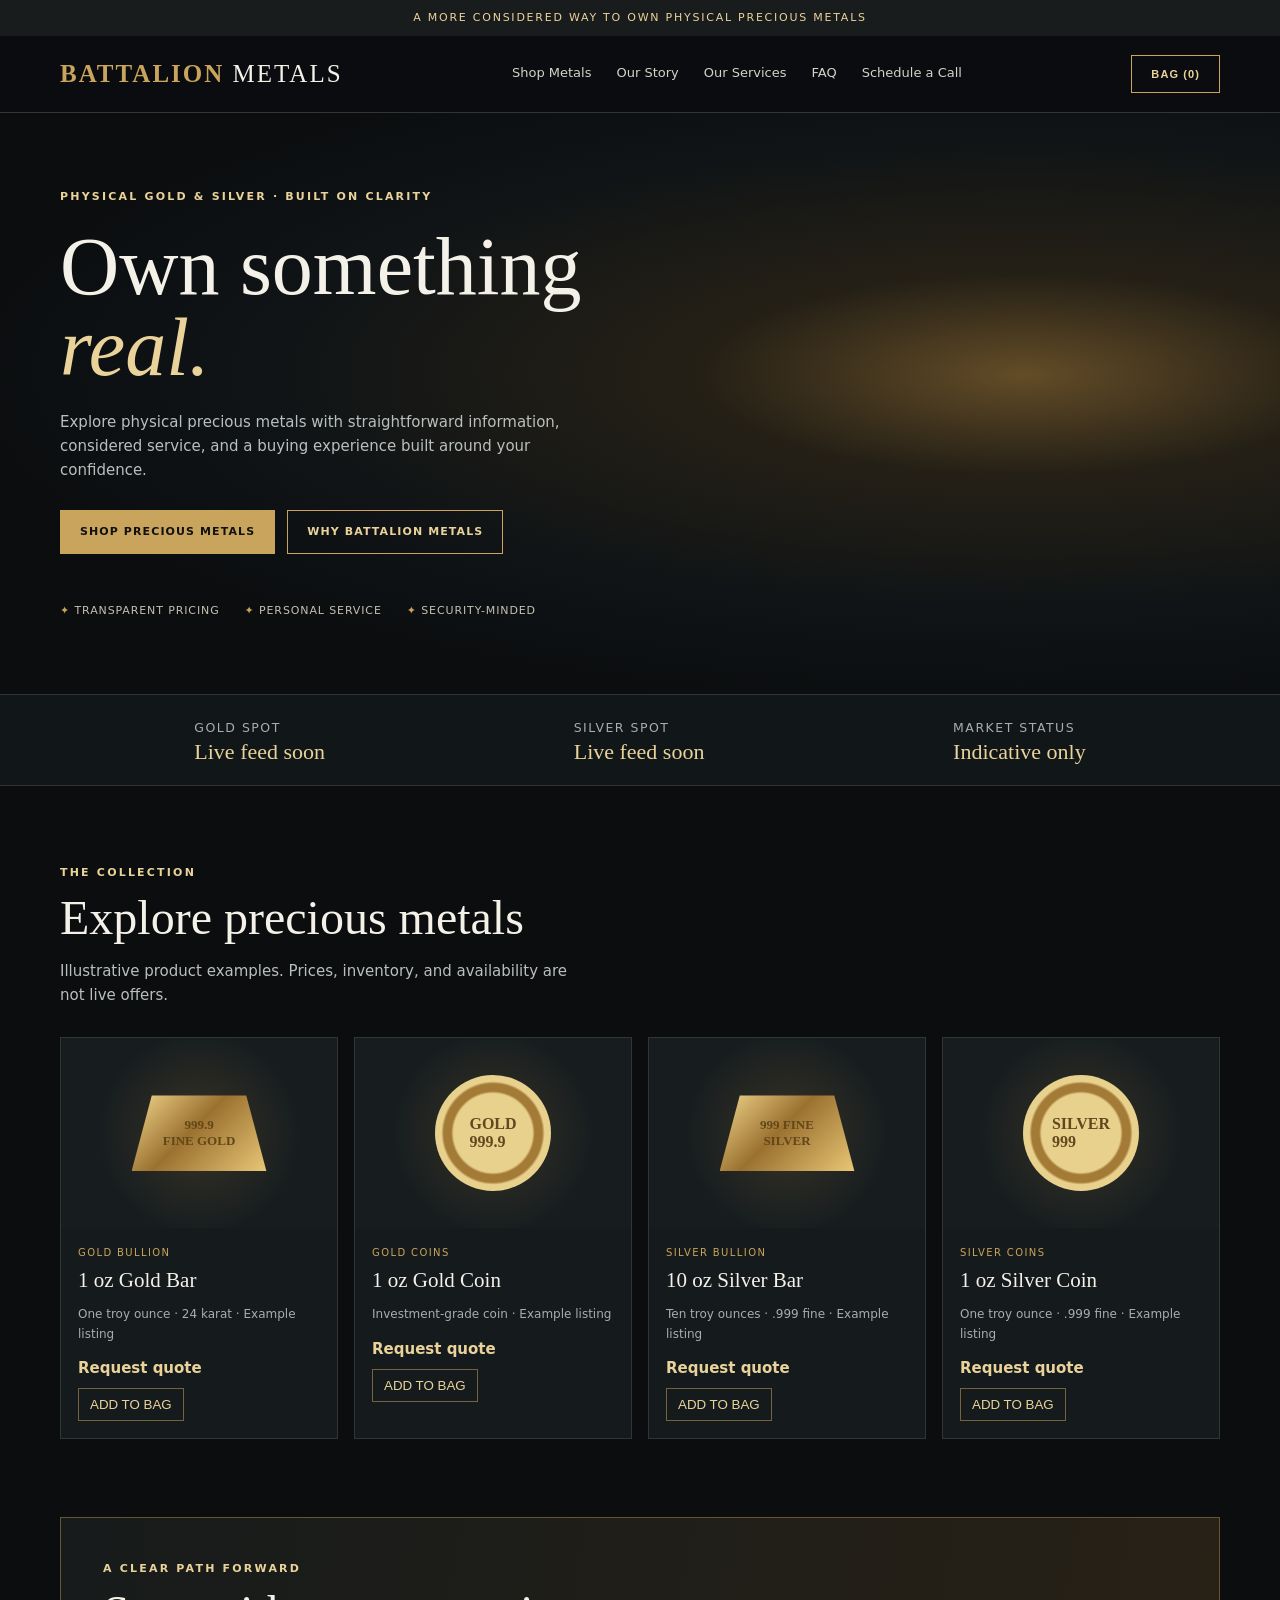
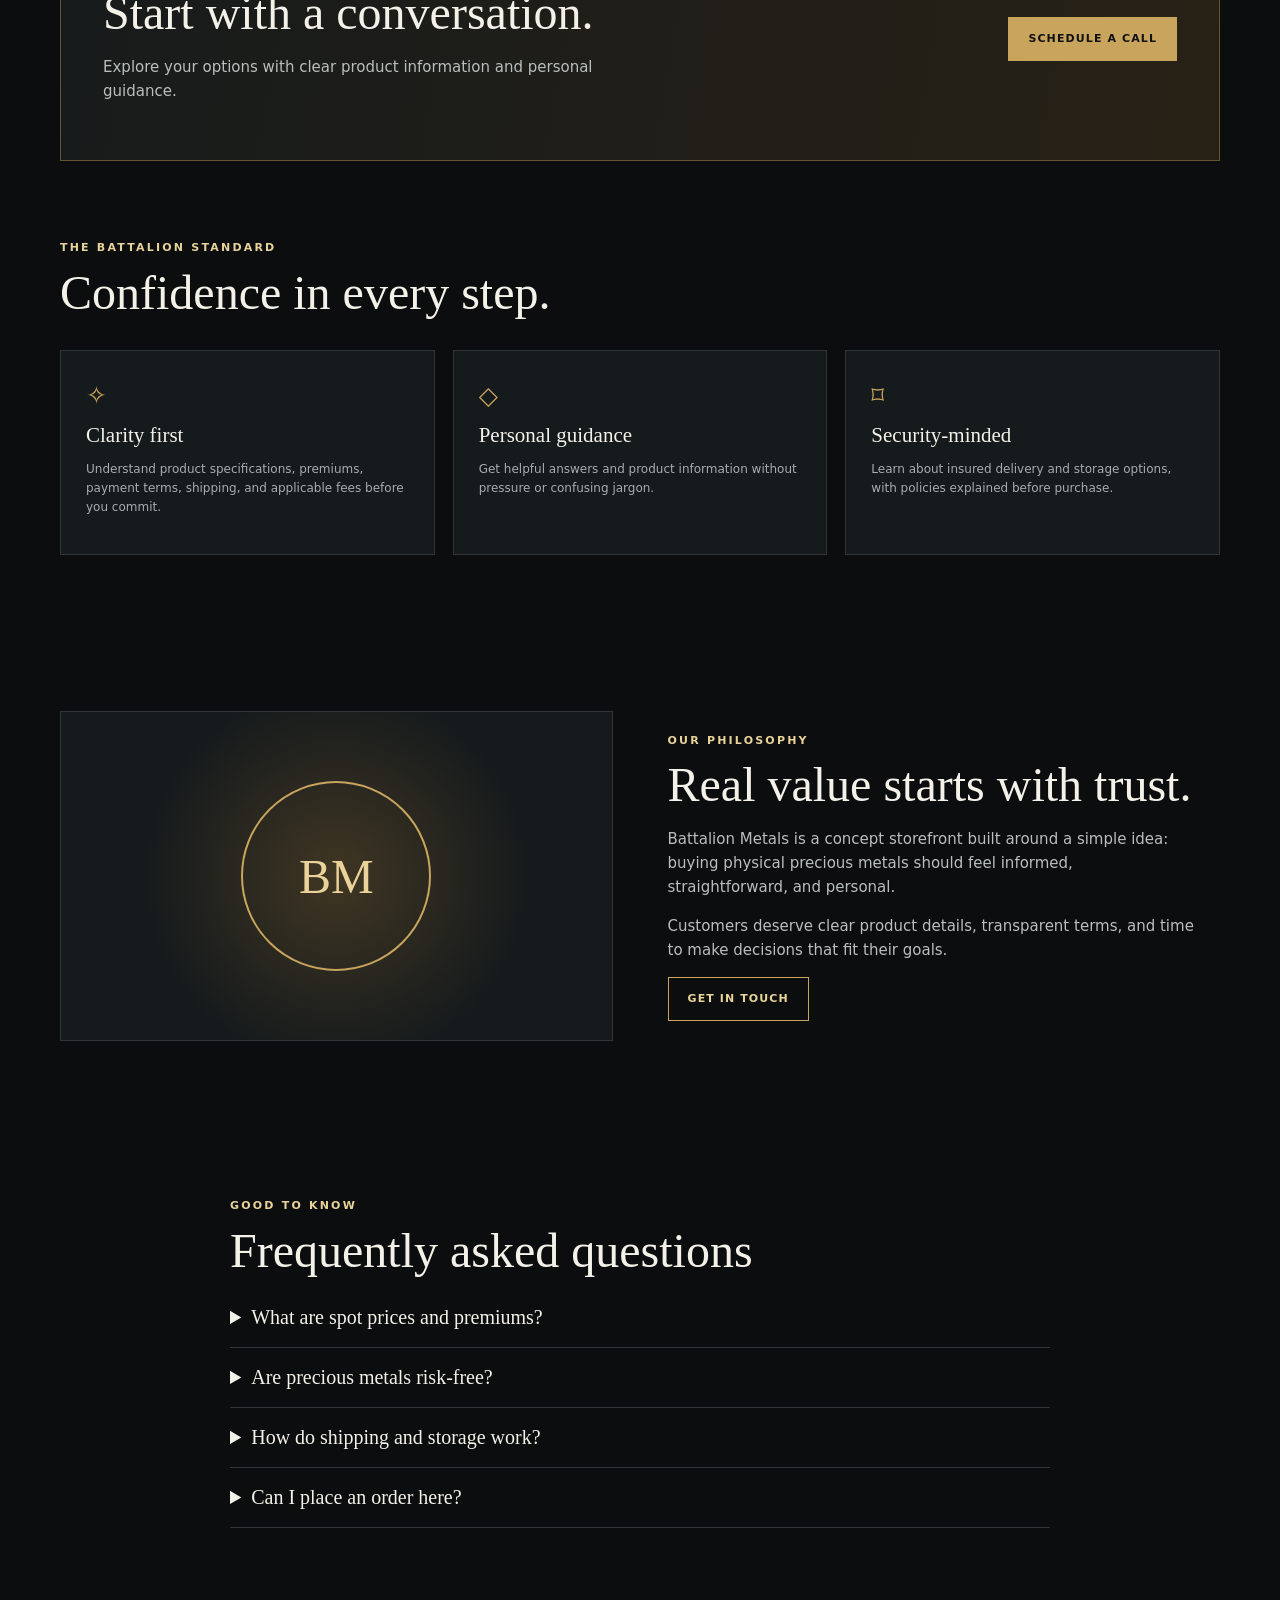
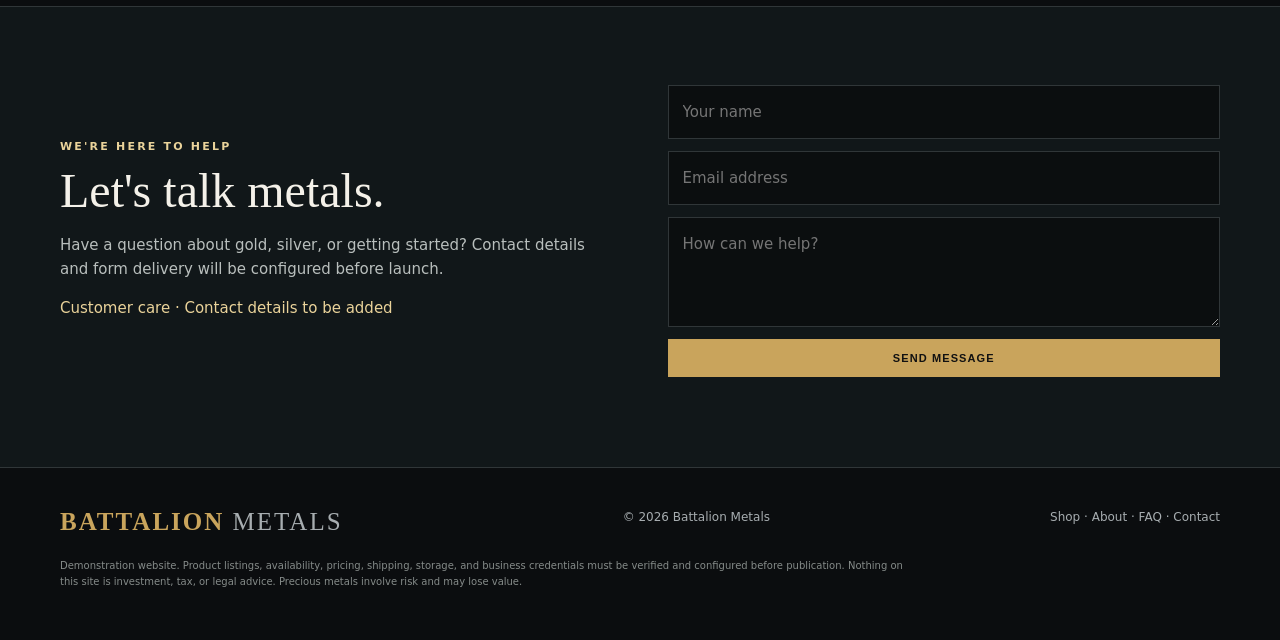
==== index.html @ dfffea8a "Add navigation to new store and information pages" ====
<!doctype html>
<html lang="en">
<head>
<meta charset="utf-8"><meta name="viewport" content="width=device-width,initial-scale=1">
<meta name="description" content="Battalion Metals — physical gold and silver, presented with clarity.">
<title>Battalion Metals | Gold & Silver</title>
<style>
:root{--bg:#0b0d0f;--panel:#151a1c;--gold:#c9a45c;--pale:#ead39a;--muted:#a7adb0;--line:#303638;--white:#f4f1e9}
*{box-sizing:border-box}html{scroll-behavior:smooth}body{margin:0;background:var(--bg);color:var(--white);font:15px/1.6 system-ui,sans-serif}a{color:inherit;text-decoration:none}.wrap{width:min(1160px,92%);margin:auto}.top{padding:9px;text-align:center;background:#191c1d;color:var(--pale);font-size:11px;letter-spacing:.16em;text-transform:uppercase}.header{position:sticky;top:0;background:#0b0d0fee;border-bottom:1px solid var(--line);z-index:4}.nav{height:76px;display:flex;align-items:center;justify-content:space-between;gap:20px}.brand{font:25px Georgia;letter-spacing:.08em}.brand b{color:var(--gold)}nav{display:flex;gap:25px;font-size:13px;color:#d4d2ca}.btn{display:inline-block;padding:12px 19px;background:var(--gold);color:#111;font-size:11px;font-weight:800;letter-spacing:.1em;text-transform:uppercase;border:1px solid var(--gold);cursor:pointer}.ghost{background:transparent;color:var(--pale)}.hero{min-height:570px;display:flex;align-items:center;background:radial-gradient(ellipse at 80% 45%,#634c27 0,#252016 22%,#101416 52%,#0b0d0f 75%);border-bottom:1px solid var(--line)}.hero article{max-width:650px;padding:75px 0}.eyebrow{color:var(--pale);font-size:11px;letter-spacing:.2em;text-transform:uppercase;font-weight:700}.hero h1{font:clamp(48px,7vw,82px)/.98 Georgia;margin:22px 0}.hero h1 em{color:var(--pale)}.hero p,.muted{color:#b9bfbd;max-width:530px}.actions{display:flex;gap:12px;flex-wrap:wrap;margin-top:28px}.trust{display:flex;gap:25px;flex-wrap:wrap;margin-top:48px;color:#c5c0b2;font-size:11px;text-transform:uppercase;letter-spacing:.08em}.trust span:before{content:"✦ ";color:var(--gold)}.ticker{border-bottom:1px solid var(--line);background:#111618}.ticker .wrap{display:flex;justify-content:space-around;padding:20px;gap:20px}.ticker b{display:block;color:var(--pale);font:22px Georgia}.ticker small{color:var(--muted);text-transform:uppercase;letter-spacing:.12em}.section{padding:78px 0}.heading{margin-bottom:30px}.heading h2,h2{font:clamp(34px,4vw,48px)/1.1 Georgia;margin:10px 0}.grid{display:grid;grid-template-columns:repeat(4,1fr);gap:16px}.product,.feature{background:var(--panel);border:1px solid var(--line)}.art{height:190px;display:grid;place-items:center;background:radial-gradient(circle,#94713b44,transparent 60%),#171d1f}.bar{width:135px;height:76px;display:grid;place-items:center;text-align:center;background:linear-gradient(135deg,#f2d88e,#9b7130 45%,#e8c777);color:#624719;clip-path:polygon(15% 0,85% 0,100% 100%,0 100%);font:bold 13px Georgia}.coin{width:116px;height:116px;border-radius:50%;display:grid;place-items:center;background:radial-gradient(circle,#e8d18d 0 48%,#a37a36 51% 60%,#e8d18d 63%);color:#60491f;font:bold 16px Georgia}.info{padding:17px}.tag{color:var(--gold);font-size:10px;text-transform:uppercase;letter-spacing:.14em}.info h3,.feature h3{font:21px Georgia;margin:7px 0}.info p,.feature p{font-size:12px;color:var(--muted)}.price{color:var(--pale);font-weight:700}.info button{margin-top:8px;background:transparent;color:var(--pale);border:1px solid #76623c;padding:8px 11px;cursor:pointer}.banner{padding:42px;background:linear-gradient(100deg,#171b1b,#282116);border:1px solid #665532;display:flex;justify-content:space-between;align-items:center;gap:25px}.features{display:grid;grid-template-columns:repeat(3,1fr);gap:18px}.feature{padding:25px}.feature .symbol{color:var(--gold);font-size:25px}.about,.contact{display:grid;grid-template-columns:1fr 1fr;gap:55px;align-items:center}.seal{min-height:330px;display:grid;place-items:center;border:1px solid var(--line);background:radial-gradient(circle,#80602d66,transparent 60%),#151a1c}.seal span{border:2px solid var(--gold);border-radius:50%;width:190px;height:190px;display:grid;place-items:center;color:var(--pale);font:48px Georgia}.faq{max-width:820px;margin:auto}.faq details{padding:18px 0;border-bottom:1px solid var(--line)}.faq summary{font:20px Georgia;cursor:pointer}.faq details p{color:var(--muted)}.contact-section{background:#111719;border-block:1px solid var(--line)}form{display:grid;gap:12px}input,textarea{width:100%;padding:14px;background:#0b0e0f;border:1px solid var(--line);color:white;font:inherit}textarea{min-height:110px}footer{padding:40px 0;color:var(--muted);font-size:12px}.foot{display:flex;justify-content:space-between;gap:20px;flex-wrap:wrap}.disclaimer{max-width:850px;font-size:10px;color:#858b89;margin-top:22px}.modal{display:none;position:fixed;inset:0;background:#000c;z-index:8;place-items:center;padding:20px}.modal.open{display:grid}.modalbox{width:min(500px,100%);padding:25px;background:#151a1c;border:1px solid var(--gold)}.cartline{padding:12px 0;border-bottom:1px solid var(--line)}@media(max-width:850px){nav{display:none}.grid{grid-template-columns:repeat(2,1fr)}.features{grid-template-columns:1fr}.about,.contact{grid-template-columns:1fr}.banner{align-items:flex-start;flex-direction:column}}@media(max-width:520px){.ticker .wrap{flex-direction:column}.hero{min-height:520px}.grid{gap:9px}.art{height:145px}.info{padding:12px}.nav{height:66px}}
</style>
</head>
<body>
<div class="top">A more considered way to own physical precious metals</div>
<header class="header"><div class="wrap nav"><a class="brand" href="#"><b>BATTALION</b> METALS</a><nav><a href="store/">Shop Metals</a><a href="about/">Our Story</a><a href="services/">Our Services</a><a href="#faq">FAQ</a><a href="services/consultation/">Schedule a Call</a></nav><button class="btn ghost" id="openCart">Bag (<span id="count">0</span>)</button></div></header>
<main>
<section class="hero"><div class="wrap"><article><div class="eyebrow">Physical gold & silver · Built on clarity</div><h1>Own something<br><em>real.</em></h1><p>Explore physical precious metals with straightforward information, considered service, and a buying experience built around your confidence.</p><div class="actions"><a class="btn" href="store/">Shop precious metals</a><a class="btn ghost" href="#why">Why Battalion Metals</a></div><div class="trust"><span>Transparent pricing</span><span>Personal service</span><span>Security-minded</span></div></article></div></section>
<div class="ticker"><div class="wrap"><div><small>Gold spot</small><b>Live feed soon</b></div><div><small>Silver spot</small><b>Live feed soon</b></div><div><small>Market status</small><b>Indicative only</b></div></div></div>
<section class="section" id="shop"><div class="wrap"><div class="heading"><div class="eyebrow">The collection</div><h2>Explore precious metals</h2><p class="muted">Illustrative product examples. Prices, inventory, and availability are not live offers.</p></div><div class="grid">
<article class="product"><div class="art"><div class="bar">999.9<br>FINE GOLD</div></div><div class="info"><div class="tag">Gold bullion</div><h3>1 oz Gold Bar</h3><p>One troy ounce · 24 karat · Example listing</p><div class="price">Request quote</div><button data-add="1 oz Gold Bar">ADD TO BAG</button></div></article><article class="product"><div class="art"><div class="coin">GOLD<br>999.9</div></div><div class="info"><div class="tag">Gold coins</div><h3>1 oz Gold Coin</h3><p>Investment-grade coin · Example listing</p><div class="price">Request quote</div><button data-add="1 oz Gold Coin">ADD TO BAG</button></div></article><article class="product"><div class="art"><div class="bar">999 FINE<br>SILVER</div></div><div class="info"><div class="tag">Silver bullion</div><h3>10 oz Silver Bar</h3><p>Ten troy ounces · .999 fine · Example listing</p><div class="price">Request quote</div><button data-add="10 oz Silver Bar">ADD TO BAG</button></div></article><article class="product"><div class="art"><div class="coin">SILVER<br>999</div></div><div class="info"><div class="tag">Silver coins</div><h3>1 oz Silver Coin</h3><p>One troy ounce · .999 fine · Example listing</p><div class="price">Request quote</div><button data-add="1 oz Silver Coin">ADD TO BAG</button></div></article>
</div></div></section>
<section class="wrap"><div class="banner"><div><div class="eyebrow">A clear path forward</div><h2>Start with a conversation.</h2><p class="muted">Explore your options with clear product information and personal guidance.</p></div><a class="btn" href="services/consultation/">Schedule a Call</a></div></section>
<section class="section" id="why"><div class="wrap"><div class="heading"><div class="eyebrow">The Battalion standard</div><h2>Confidence in every step.</h2></div><div class="features"><div class="feature"><div class="symbol">✧</div><h3>Clarity first</h3><p>Understand product specifications, premiums, payment terms, shipping, and applicable fees before you commit.</p></div><div class="feature"><div class="symbol">◇</div><h3>Personal guidance</h3><p>Get helpful answers and product information without pressure or confusing jargon.</p></div><div class="feature"><div class="symbol">⌑</div><h3>Security-minded</h3><p>Learn about insured delivery and storage options, with policies explained before purchase.</p></div></div></div></section>
<section class="section" id="about"><div class="wrap about"><div class="seal"><span>BM</span></div><div><div class="eyebrow">Our philosophy</div><h2>Real value starts with trust.</h2><p class="muted">Battalion Metals is a concept storefront built around a simple idea: buying physical precious metals should feel informed, straightforward, and personal.</p><p class="muted">Customers deserve clear product details, transparent terms, and time to make decisions that fit their goals.</p><a class="btn ghost" href="#contact">Get in touch</a></div></div></section>
<section class="section" id="faq"><div class="wrap faq"><div class="eyebrow">Good to know</div><h2>Frequently asked questions</h2><details><summary>What are spot prices and premiums?</summary><p>Spot price is a market reference. Retail bullion products typically include a premium for fabrication, distribution, availability, and dealer costs. Confirm the full price before ordering.</p></details><details><summary>Are precious metals risk-free?</summary><p>No. Precious metals fluctuate in value, and buying, selling, and storing them can involve costs. Consider your objectives and seek independent advice where appropriate.</p></details><details><summary>How do shipping and storage work?</summary><p>Shipping, insurance, delivery requirements, and storage options depend on the product and provider. Confirm all terms before purchase.</p></details><details><summary>Can I place an order here?</summary><p>This is a front-end demonstration. The bag is interactive, but checkout, inventory, live pricing, and payment processing are not connected.</p></details></div></section>
<section class="section contact-section" id="contact"><div class="wrap contact"><div><div class="eyebrow">We're here to help</div><h2>Let's talk metals.</h2><p class="muted">Have a question about gold, silver, or getting started? Contact details and form delivery will be configured before launch.</p><p style="color:var(--pale)">Customer care · Contact details to be added</p></div><form id="contactForm"><input required placeholder="Your name" aria-label="Your name"><input type="email" required placeholder="Email address" aria-label="Email address"><textarea required placeholder="How can we help?" aria-label="Message"></textarea><button class="btn">Send message</button><small id="formNotice" class="muted"></small></form></div></section>
</main>
<footer><div class="wrap"><div class="foot"><a class="brand" href="#"><b>BATTALION</b> METALS</a><span>© <span id="year"></span> Battalion Metals</span><span><a href="#shop">Shop</a> · <a href="#about">About</a> · <a href="#faq">FAQ</a> · <a href="#contact">Contact</a></span></div><p class="disclaimer">Demonstration website. Product listings, availability, pricing, shipping, storage, and business credentials must be verified and configured before publication. Nothing on this site is investment, tax, or legal advice. Precious metals involve risk and may lose value.</p></div></footer>
<div class="modal" id="cartModal" role="dialog" aria-modal="true" aria-label="Shopping bag"><div class="modalbox"><div style="display:flex;justify-content:space-between"><h3>Your bag</h3><button id="closeCart" class="btn ghost">Close</button></div><div id="items"></div><p class="muted">Demo only — checkout and payments are not connected.</p><button class="btn" id="quoteBtn">Request a product quote</button></div></div>
<script>
const bag=[],$=s=>document.querySelector(s),modal=$("#cartModal");
function render(){ $("#count").textContent=bag.length;$("#items").innerHTML=bag.length?bag.map((x,i)=>'<div class="cartline">'+x+' <button data-remove="'+i+'">Remove</button></div>').join(""):'<p class="muted">Your bag is empty.</p>';$("#items").querySelectorAll("[data-remove]").forEach(b=>b.onclick=()=>{bag.splice(+b.dataset.remove,1);render()})}
document.querySelectorAll("[data-add]").forEach(b=>b.onclick=()=>{bag.push(b.dataset.add);render();b.textContent="ADDED"});
$("#openCart").onclick=()=>{render();modal.classList.add("open")};$("#closeCart").onclick=()=>modal.classList.remove("open");
modal.onclick=e=>{if(e.target===modal)modal.classList.remove("open")};
$("#quoteBtn").onclick=()=>{modal.classList.remove("open");$("#contact").scrollIntoView();$("#contactForm textarea").value="Please quote: "+bag.join(", ")};
$("#contactForm").onsubmit=e=>{e.preventDefault();$("#formNotice").textContent="Demo form only — connect a form service before launch."};
$("#year").textContent=new Date().getFullYear();
</script>
</body></html>
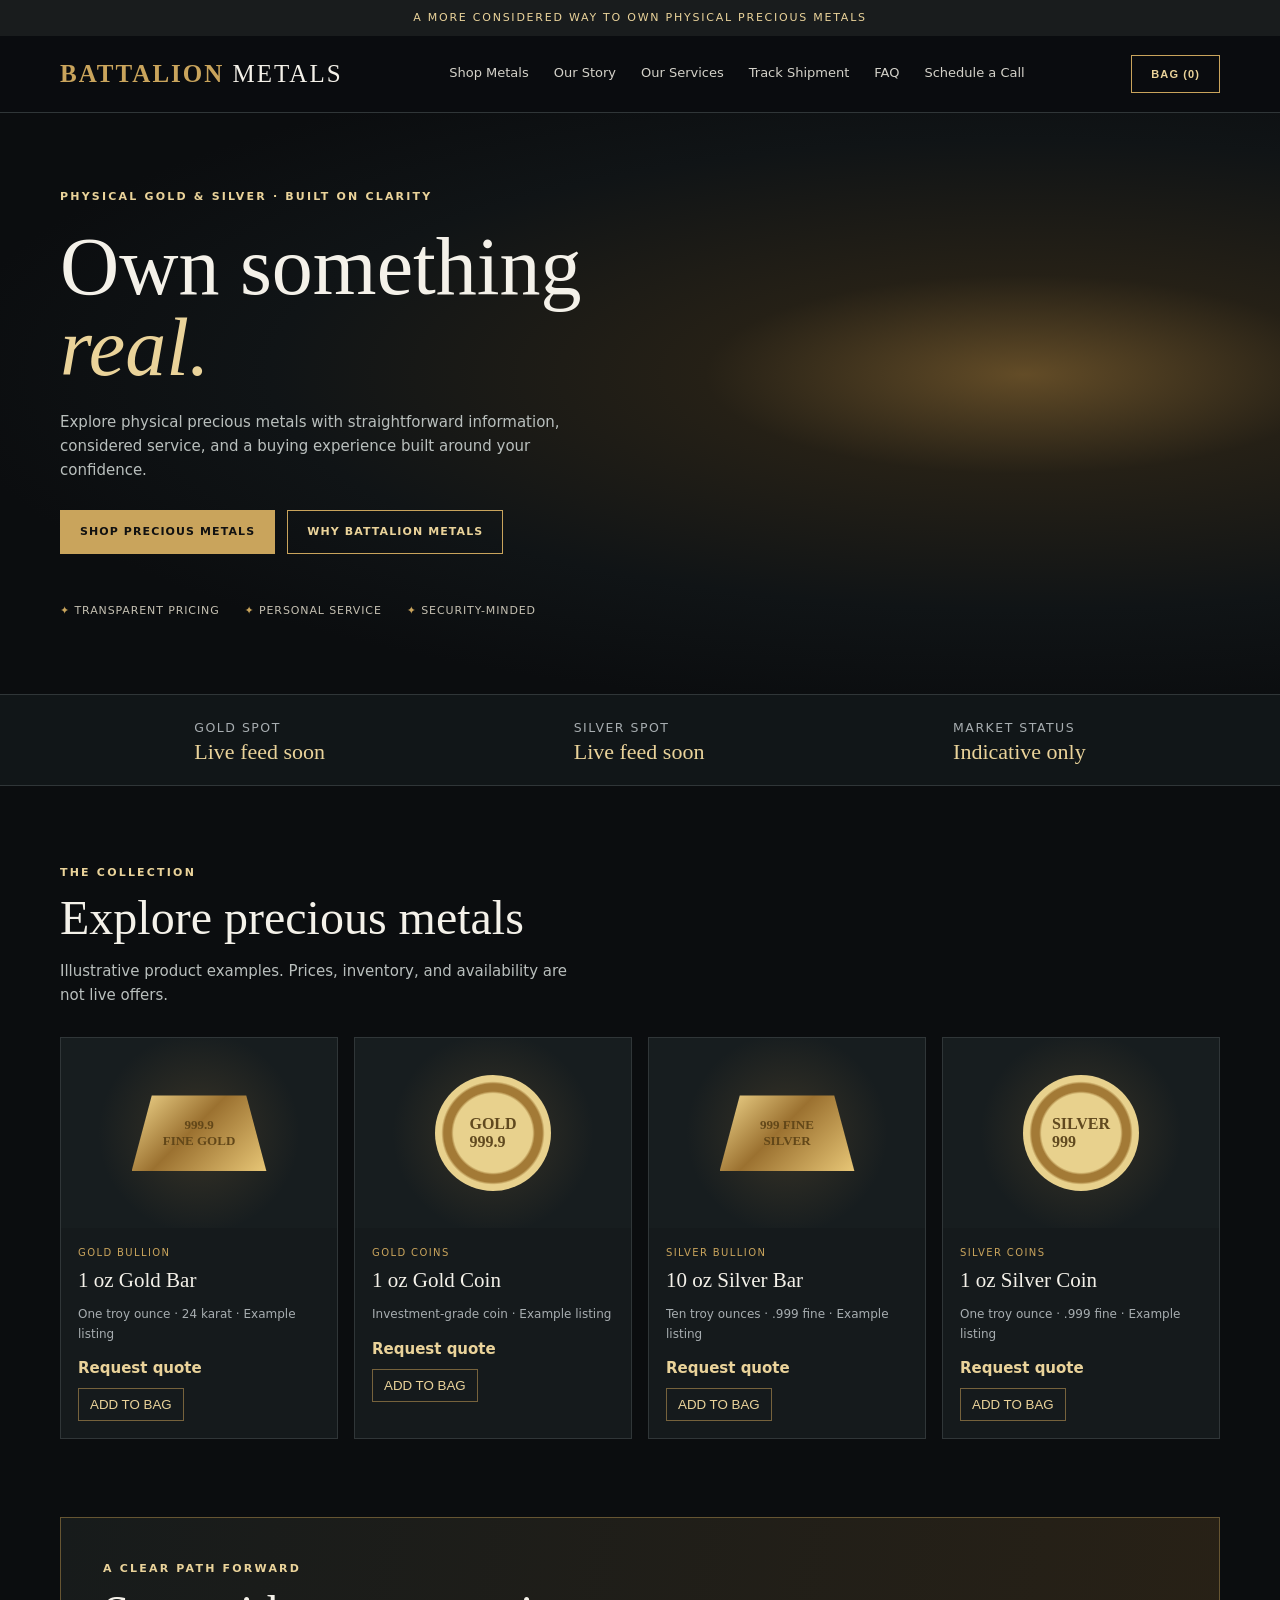
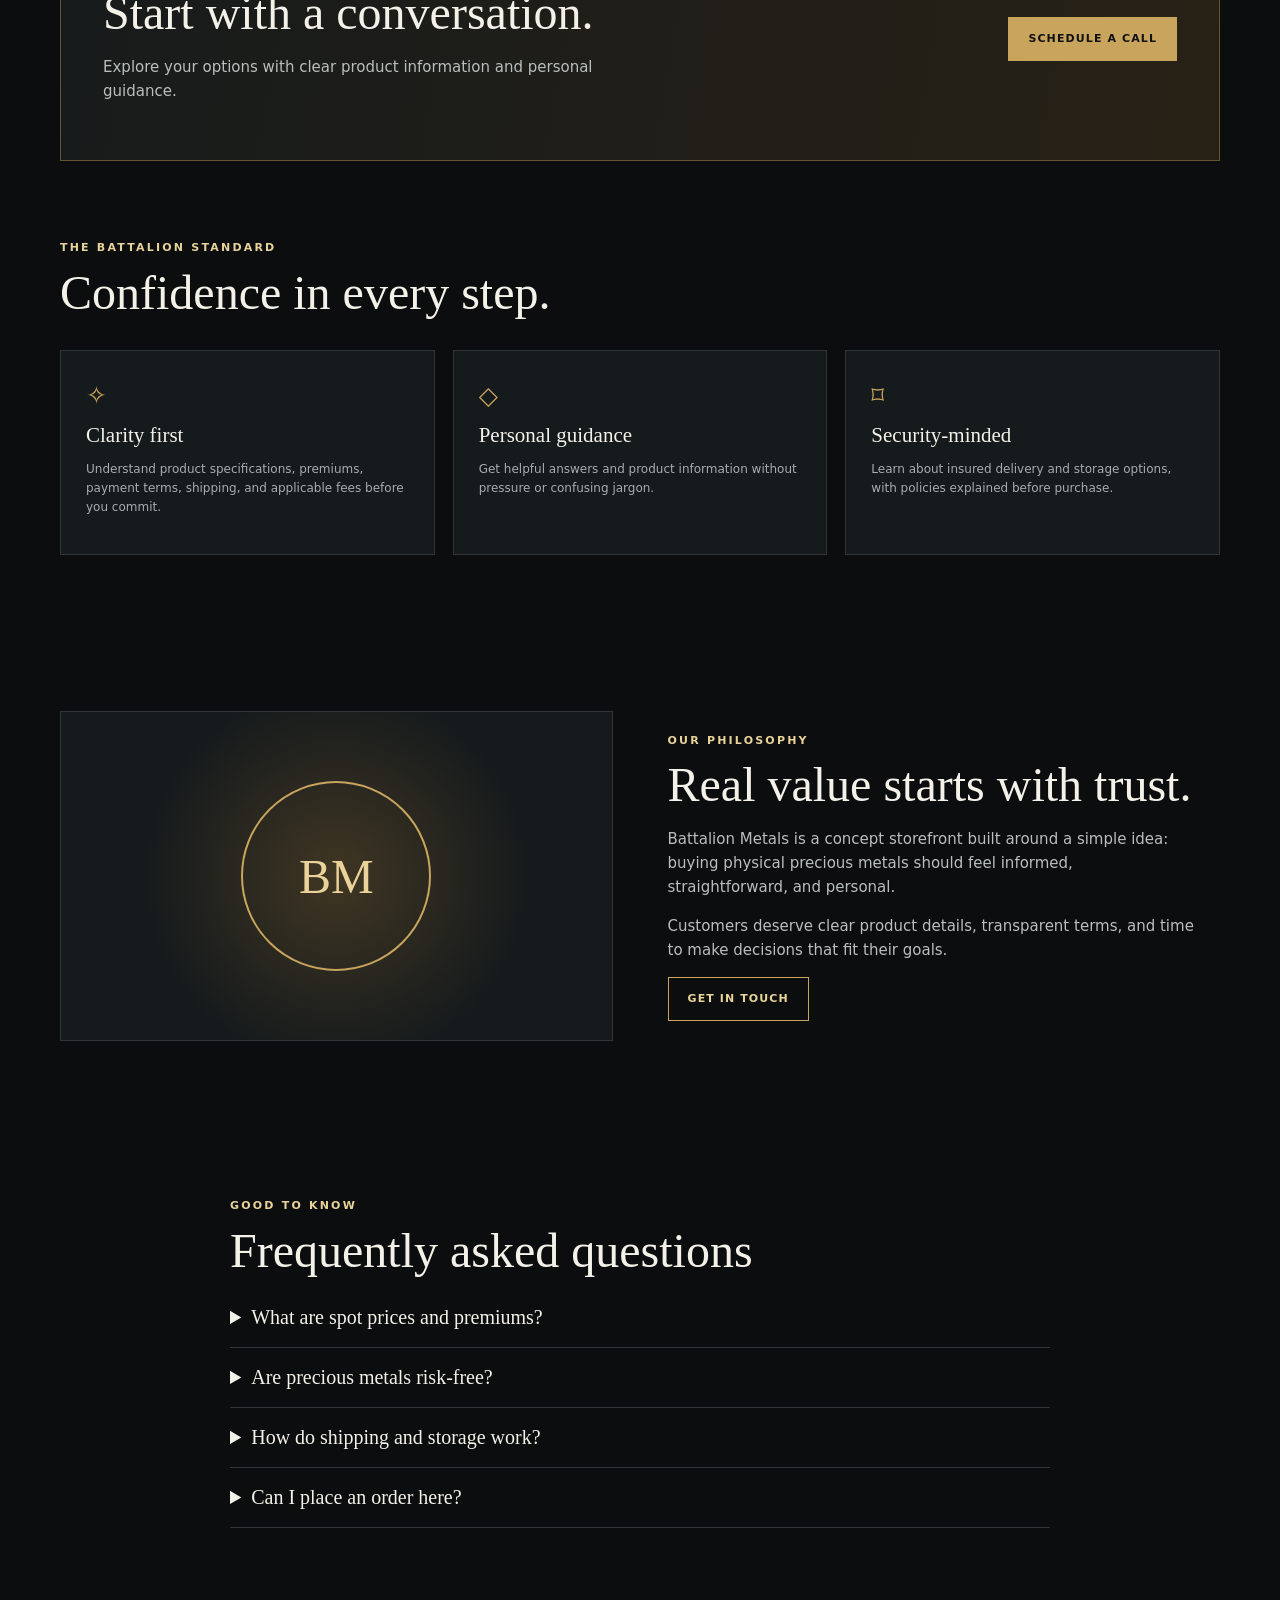
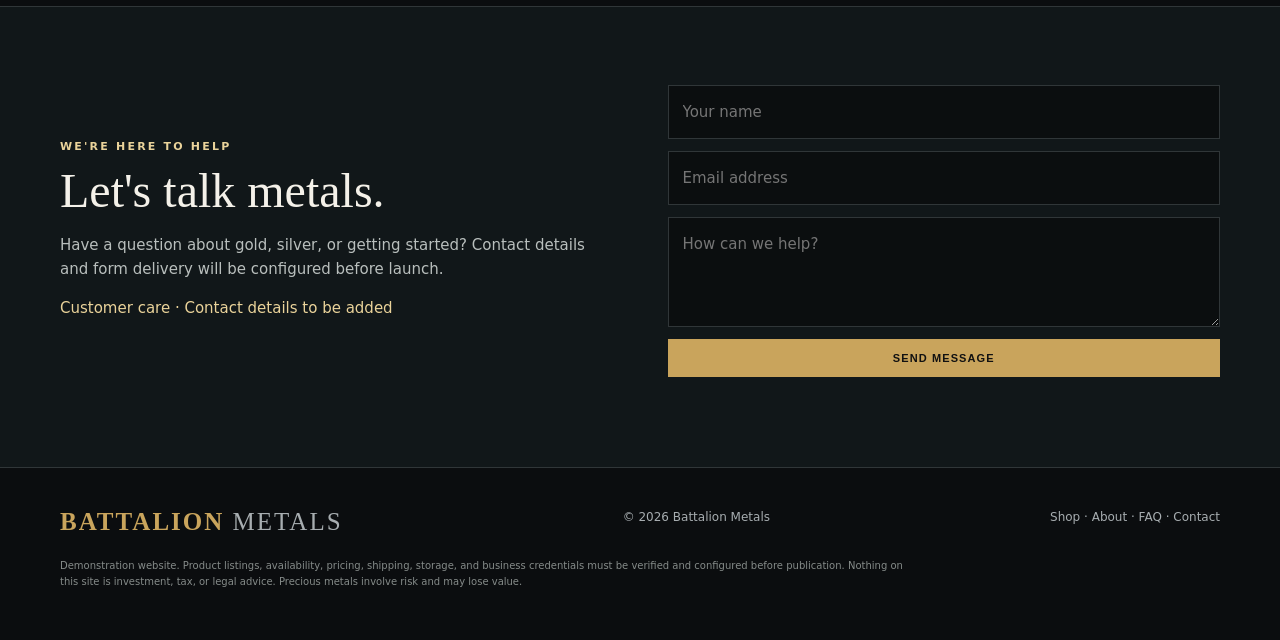
==== commit 490ab79e: "Add shipment tracking link to site navigation" ====
--- a/index.html
+++ b/index.html
@@ -11,7 +11,7 @@
 </head>
 <body>
 <div class="top">A more considered way to own physical precious metals</div>
-<header class="header"><div class="wrap nav"><a class="brand" href="#"><b>BATTALION</b> METALS</a><nav><a href="store/">Shop Metals</a><a href="about/">Our Story</a><a href="services/">Our Services</a><a href="#faq">FAQ</a><a href="services/consultation/">Schedule a Call</a></nav><button class="btn ghost" id="openCart">Bag (<span id="count">0</span>)</button></div></header>
+<header class="header"><div class="wrap nav"><a class="brand" href="#"><b>BATTALION</b> METALS</a><nav><a href="store/">Shop Metals</a><a href="about/">Our Story</a><a href="services/">Our Services</a><a href="track.html">Track Shipment</a><a href="#faq">FAQ</a><a href="services/consultation/">Schedule a Call</a></nav><button class="btn ghost" id="openCart">Bag (<span id="count">0</span>)</button></div></header>
 <main>
 <section class="hero"><div class="wrap"><article><div class="eyebrow">Physical gold & silver · Built on clarity</div><h1>Own something<br><em>real.</em></h1><p>Explore physical precious metals with straightforward information, considered service, and a buying experience built around your confidence.</p><div class="actions"><a class="btn" href="store/">Shop precious metals</a><a class="btn ghost" href="#why">Why Battalion Metals</a></div><div class="trust"><span>Transparent pricing</span><span>Personal service</span><span>Security-minded</span></div></article></div></section>
 <div class="ticker"><div class="wrap"><div><small>Gold spot</small><b>Live feed soon</b></div><div><small>Silver spot</small><b>Live feed soon</b></div><div><small>Market status</small><b>Indicative only</b></div></div></div>
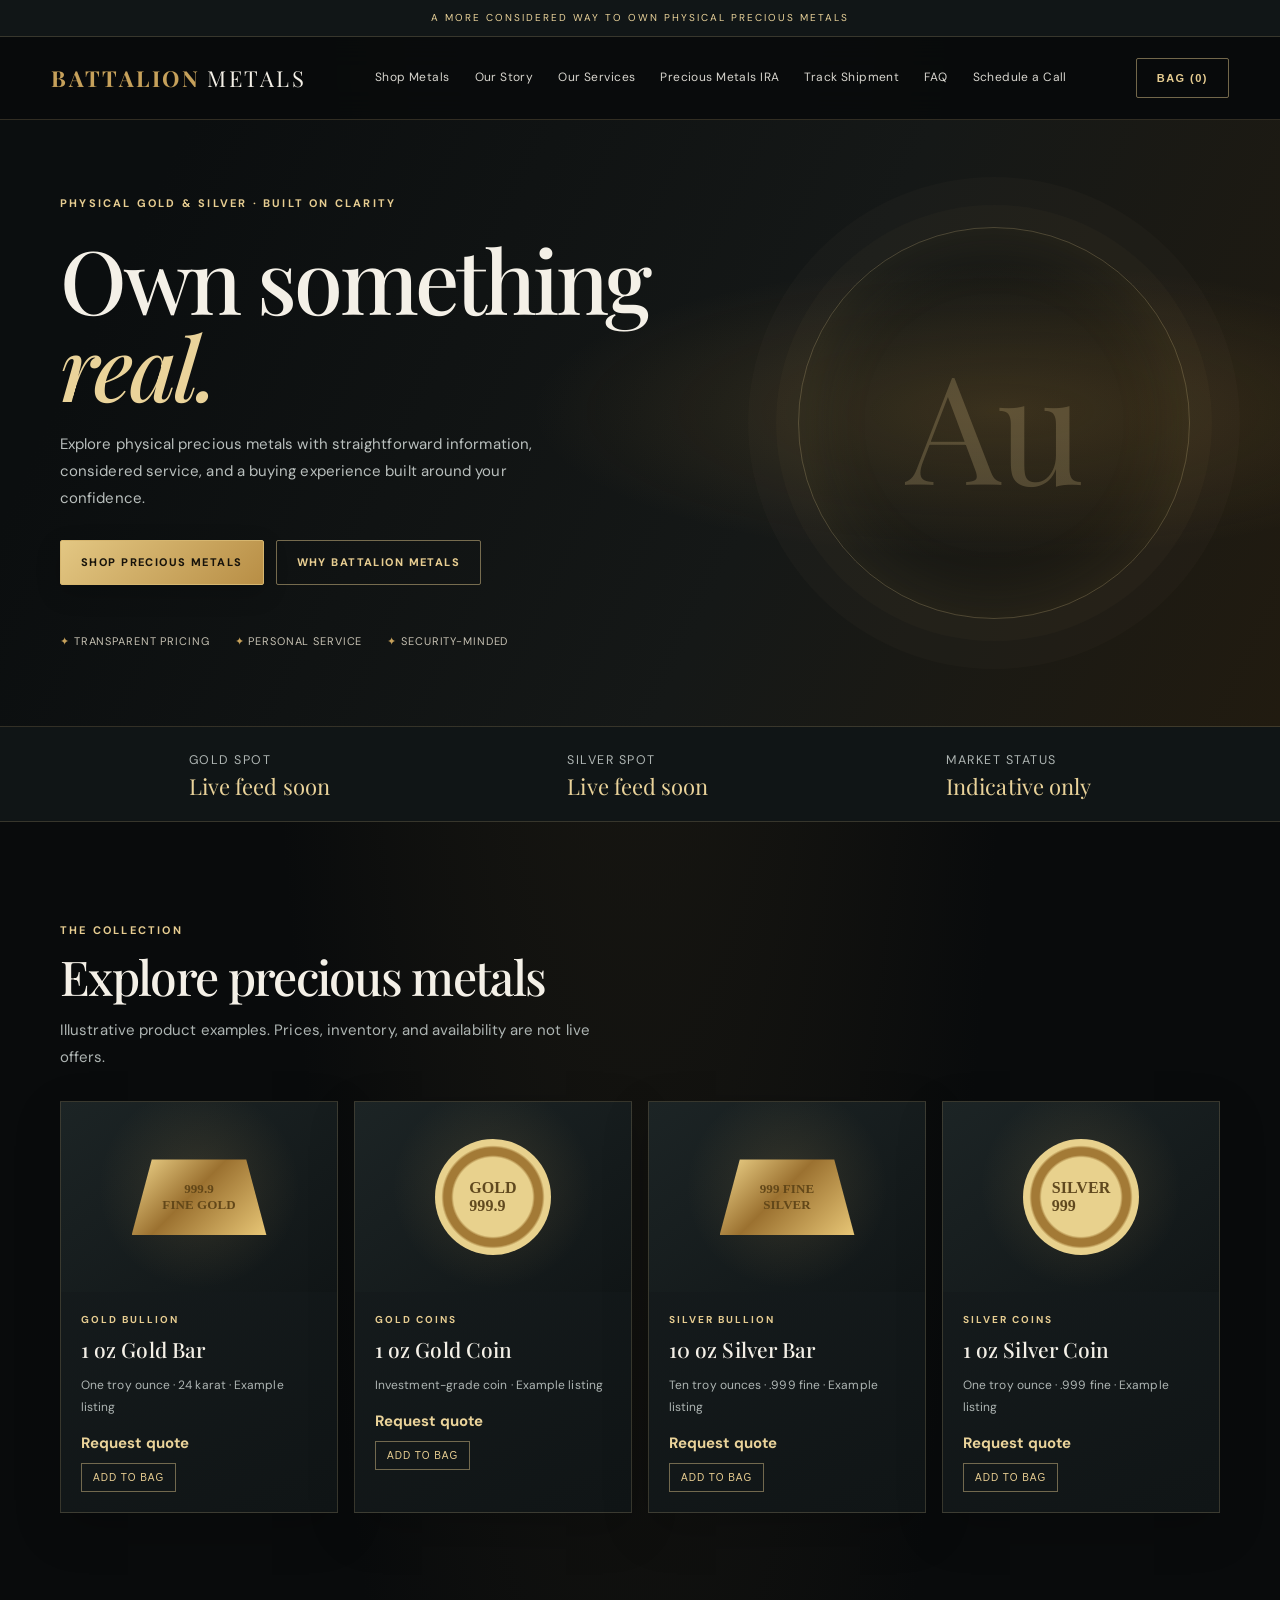
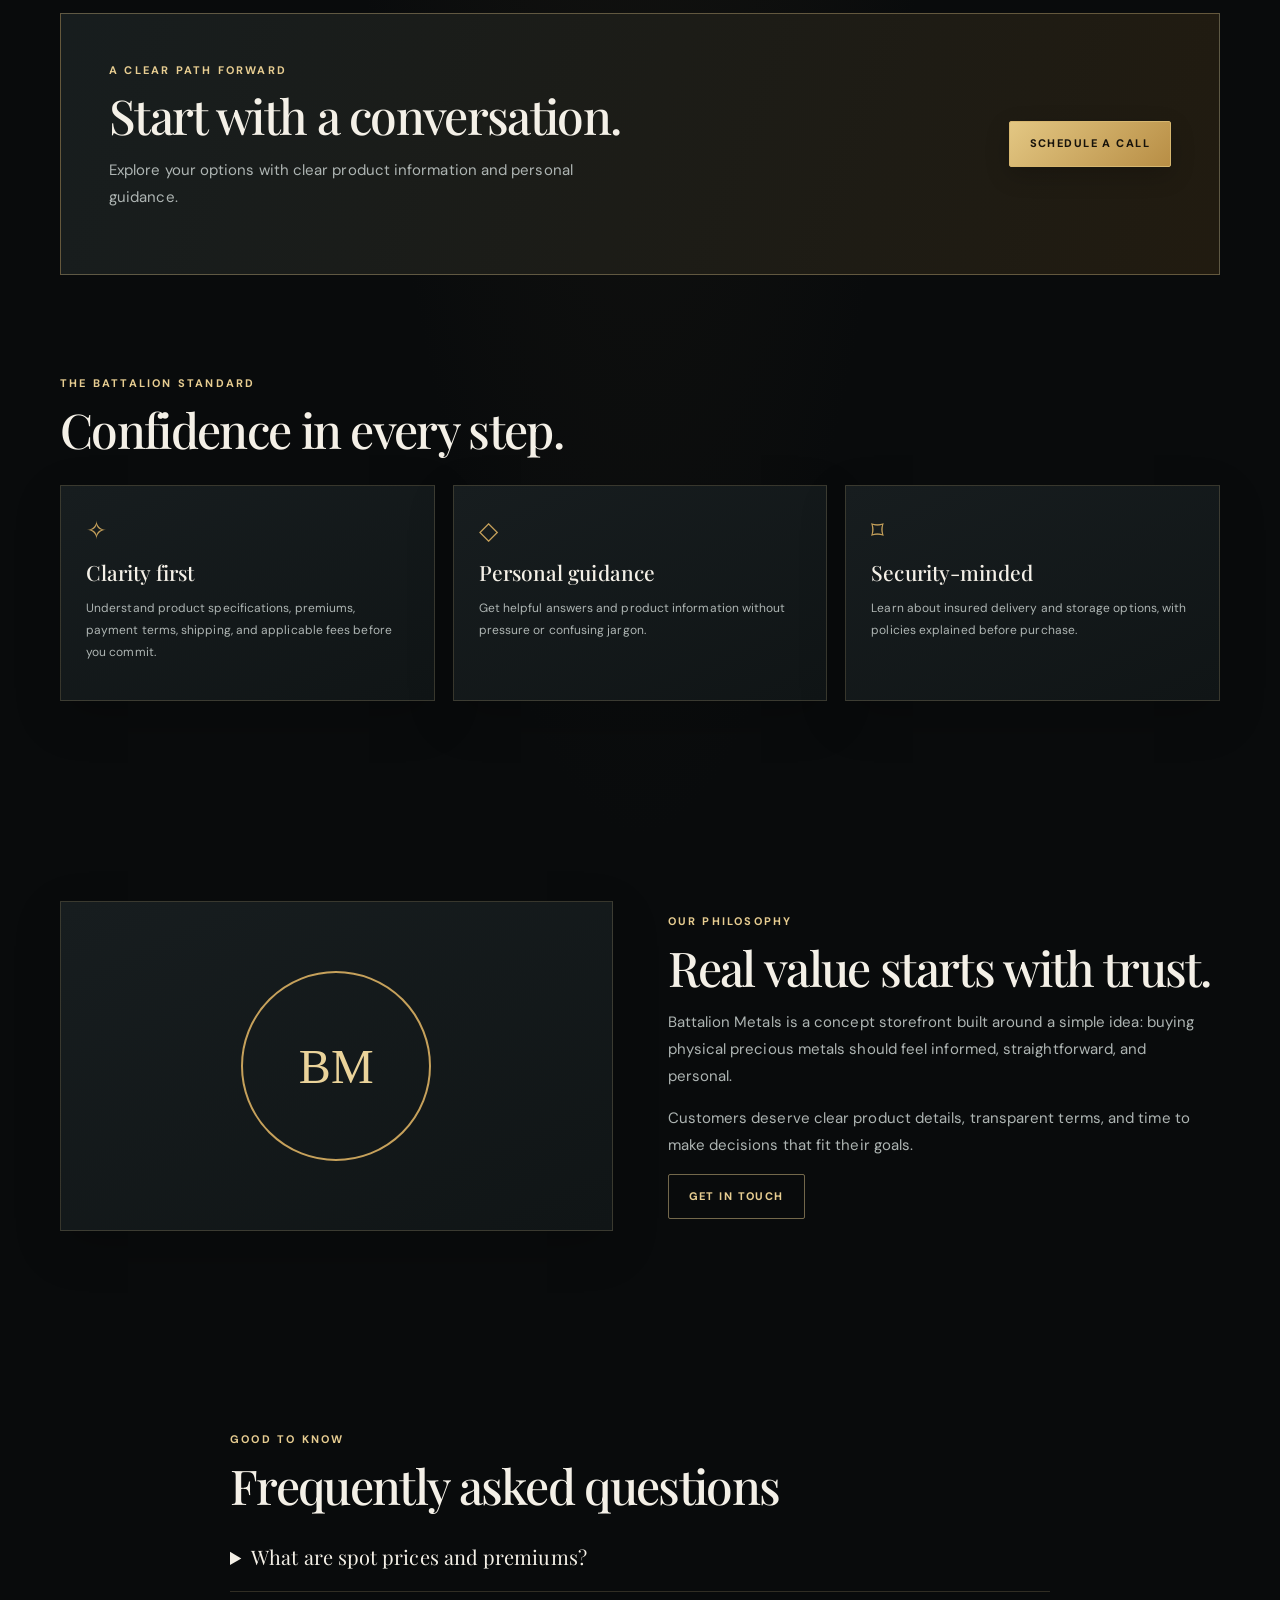
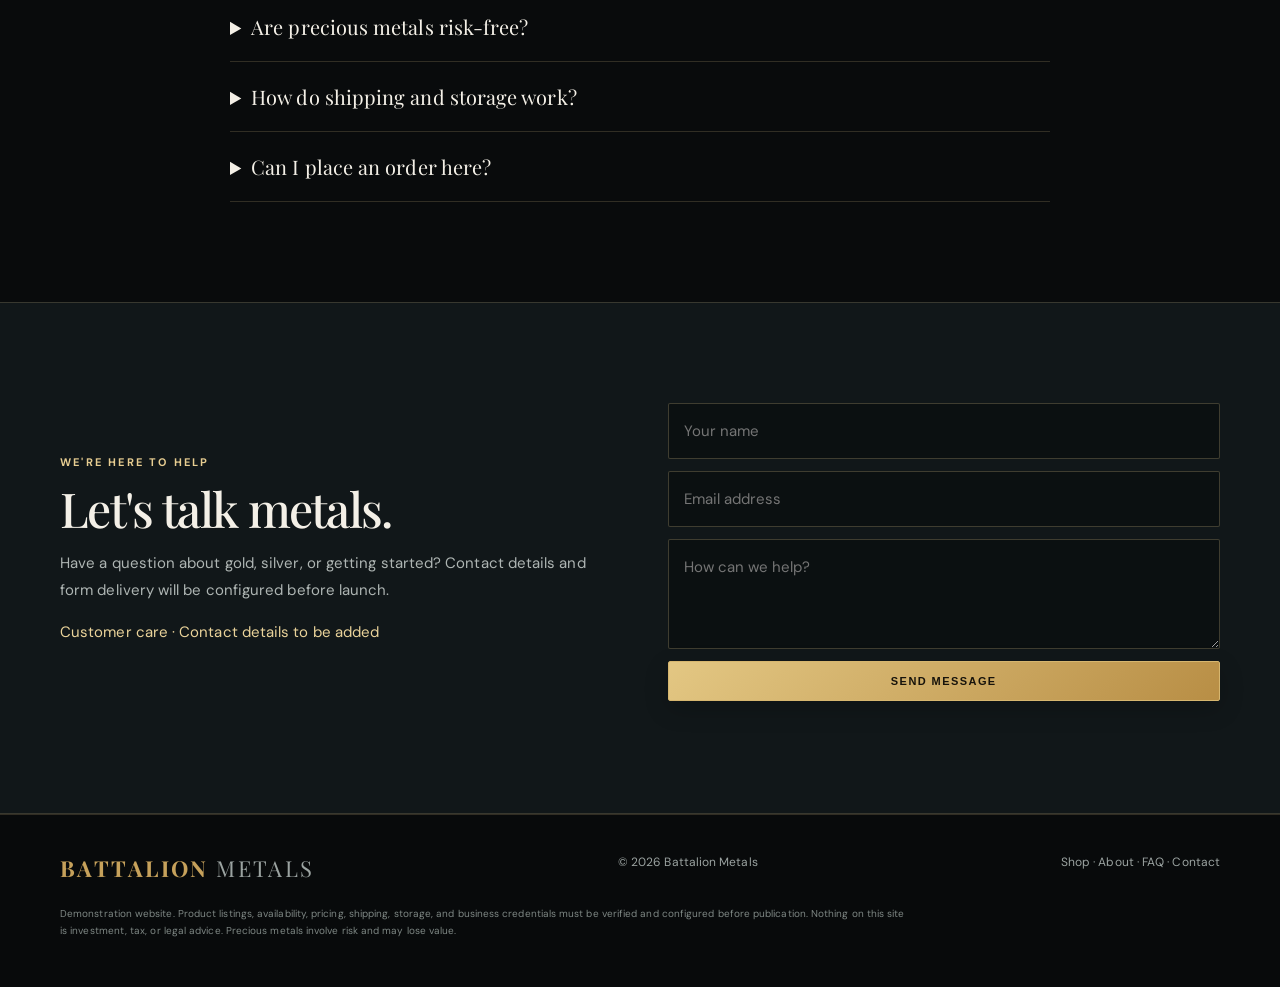
==== commit 570b2be9: "Apply premium responsive design across site" ====
--- a/index.html
+++ b/index.html
@@ -8,10 +8,10 @@
 :root{--bg:#0b0d0f;--panel:#151a1c;--gold:#c9a45c;--pale:#ead39a;--muted:#a7adb0;--line:#303638;--white:#f4f1e9}
 *{box-sizing:border-box}html{scroll-behavior:smooth}body{margin:0;background:var(--bg);color:var(--white);font:15px/1.6 system-ui,sans-serif}a{color:inherit;text-decoration:none}.wrap{width:min(1160px,92%);margin:auto}.top{padding:9px;text-align:center;background:#191c1d;color:var(--pale);font-size:11px;letter-spacing:.16em;text-transform:uppercase}.header{position:sticky;top:0;background:#0b0d0fee;border-bottom:1px solid var(--line);z-index:4}.nav{height:76px;display:flex;align-items:center;justify-content:space-between;gap:20px}.brand{font:25px Georgia;letter-spacing:.08em}.brand b{color:var(--gold)}nav{display:flex;gap:25px;font-size:13px;color:#d4d2ca}.btn{display:inline-block;padding:12px 19px;background:var(--gold);color:#111;font-size:11px;font-weight:800;letter-spacing:.1em;text-transform:uppercase;border:1px solid var(--gold);cursor:pointer}.ghost{background:transparent;color:var(--pale)}.hero{min-height:570px;display:flex;align-items:center;background:radial-gradient(ellipse at 80% 45%,#634c27 0,#252016 22%,#101416 52%,#0b0d0f 75%);border-bottom:1px solid var(--line)}.hero article{max-width:650px;padding:75px 0}.eyebrow{color:var(--pale);font-size:11px;letter-spacing:.2em;text-transform:uppercase;font-weight:700}.hero h1{font:clamp(48px,7vw,82px)/.98 Georgia;margin:22px 0}.hero h1 em{color:var(--pale)}.hero p,.muted{color:#b9bfbd;max-width:530px}.actions{display:flex;gap:12px;flex-wrap:wrap;margin-top:28px}.trust{display:flex;gap:25px;flex-wrap:wrap;margin-top:48px;color:#c5c0b2;font-size:11px;text-transform:uppercase;letter-spacing:.08em}.trust span:before{content:"✦ ";color:var(--gold)}.ticker{border-bottom:1px solid var(--line);background:#111618}.ticker .wrap{display:flex;justify-content:space-around;padding:20px;gap:20px}.ticker b{display:block;color:var(--pale);font:22px Georgia}.ticker small{color:var(--muted);text-transform:uppercase;letter-spacing:.12em}.section{padding:78px 0}.heading{margin-bottom:30px}.heading h2,h2{font:clamp(34px,4vw,48px)/1.1 Georgia;margin:10px 0}.grid{display:grid;grid-template-columns:repeat(4,1fr);gap:16px}.product,.feature{background:var(--panel);border:1px solid var(--line)}.art{height:190px;display:grid;place-items:center;background:radial-gradient(circle,#94713b44,transparent 60%),#171d1f}.bar{width:135px;height:76px;display:grid;place-items:center;text-align:center;background:linear-gradient(135deg,#f2d88e,#9b7130 45%,#e8c777);color:#624719;clip-path:polygon(15% 0,85% 0,100% 100%,0 100%);font:bold 13px Georgia}.coin{width:116px;height:116px;border-radius:50%;display:grid;place-items:center;background:radial-gradient(circle,#e8d18d 0 48%,#a37a36 51% 60%,#e8d18d 63%);color:#60491f;font:bold 16px Georgia}.info{padding:17px}.tag{color:var(--gold);font-size:10px;text-transform:uppercase;letter-spacing:.14em}.info h3,.feature h3{font:21px Georgia;margin:7px 0}.info p,.feature p{font-size:12px;color:var(--muted)}.price{color:var(--pale);font-weight:700}.info button{margin-top:8px;background:transparent;color:var(--pale);border:1px solid #76623c;padding:8px 11px;cursor:pointer}.banner{padding:42px;background:linear-gradient(100deg,#171b1b,#282116);border:1px solid #665532;display:flex;justify-content:space-between;align-items:center;gap:25px}.features{display:grid;grid-template-columns:repeat(3,1fr);gap:18px}.feature{padding:25px}.feature .symbol{color:var(--gold);font-size:25px}.about,.contact{display:grid;grid-template-columns:1fr 1fr;gap:55px;align-items:center}.seal{min-height:330px;display:grid;place-items:center;border:1px solid var(--line);background:radial-gradient(circle,#80602d66,transparent 60%),#151a1c}.seal span{border:2px solid var(--gold);border-radius:50%;width:190px;height:190px;display:grid;place-items:center;color:var(--pale);font:48px Georgia}.faq{max-width:820px;margin:auto}.faq details{padding:18px 0;border-bottom:1px solid var(--line)}.faq summary{font:20px Georgia;cursor:pointer}.faq details p{color:var(--muted)}.contact-section{background:#111719;border-block:1px solid var(--line)}form{display:grid;gap:12px}input,textarea{width:100%;padding:14px;background:#0b0e0f;border:1px solid var(--line);color:white;font:inherit}textarea{min-height:110px}footer{padding:40px 0;color:var(--muted);font-size:12px}.foot{display:flex;justify-content:space-between;gap:20px;flex-wrap:wrap}.disclaimer{max-width:850px;font-size:10px;color:#858b89;margin-top:22px}.modal{display:none;position:fixed;inset:0;background:#000c;z-index:8;place-items:center;padding:20px}.modal.open{display:grid}.modalbox{width:min(500px,100%);padding:25px;background:#151a1c;border:1px solid var(--gold)}.cartline{padding:12px 0;border-bottom:1px solid var(--line)}@media(max-width:850px){nav{display:none}.grid{grid-template-columns:repeat(2,1fr)}.features{grid-template-columns:1fr}.about,.contact{grid-template-columns:1fr}.banner{align-items:flex-start;flex-direction:column}}@media(max-width:520px){.ticker .wrap{flex-direction:column}.hero{min-height:520px}.grid{gap:9px}.art{height:145px}.info{padding:12px}.nav{height:66px}}
 </style>
-</head>
+<meta name="theme-color" content="#090b0c"><meta property="og:title" content="Battalion Metals | Physical Gold & Silver"><meta property="og:description" content="Explore physical precious metals with clarity, considered service, and a premium buying experience."><link rel="stylesheet" href="assets/site.css"></head>
 <body>
 <div class="top">A more considered way to own physical precious metals</div>
-<header class="header"><div class="wrap nav"><a class="brand" href="#"><b>BATTALION</b> METALS</a><nav><a href="store/">Shop Metals</a><a href="about/">Our Story</a><a href="services/">Our Services</a><a href="track.html">Track Shipment</a><a href="#faq">FAQ</a><a href="services/consultation/">Schedule a Call</a></nav><button class="btn ghost" id="openCart">Bag (<span id="count">0</span>)</button></div></header>
+<header class="header"><div class="wrap nav"><a class="brand" href="#"><b>BATTALION</b> METALS</a><nav><a href="store/">Shop Metals</a><a href="about/">Our Story</a><a href="services/">Our Services</a><a href="services/ira/">Precious Metals IRA</a><a href="track.html">Track Shipment</a><a href="#faq">FAQ</a><a href="services/consultation/">Schedule a Call</a></nav><button class="btn ghost" id="openCart">Bag (<span id="count">0</span>)</button></div></header>
 <main>
 <section class="hero"><div class="wrap"><article><div class="eyebrow">Physical gold & silver · Built on clarity</div><h1>Own something<br><em>real.</em></h1><p>Explore physical precious metals with straightforward information, considered service, and a buying experience built around your confidence.</p><div class="actions"><a class="btn" href="store/">Shop precious metals</a><a class="btn ghost" href="#why">Why Battalion Metals</a></div><div class="trust"><span>Transparent pricing</span><span>Personal service</span><span>Security-minded</span></div></article></div></section>
 <div class="ticker"><div class="wrap"><div><small>Gold spot</small><b>Live feed soon</b></div><div><small>Silver spot</small><b>Live feed soon</b></div><div><small>Market status</small><b>Indicative only</b></div></div></div>
--- a/assets/site.css
+++ b/assets/site.css
@@ -0,0 +1,40 @@
+@import url('https://fonts.googleapis.com/css2?family=DM+Sans:wght@400;500;600;700&family=Playfair+Display:wght@500;600;700&display=swap');
+:root{--bg:#090b0c;--panel:#121719;--panel2:#171d1f;--gold:#c6a15b;--gold2:#e7cd91;--ink:#f4f0e7;--muted:#aeb5b3;--line:rgba(231,205,145,.18);--serif:'Playfair Display',Georgia,serif;--sans:'DM Sans',Arial,sans-serif}
+html{scroll-padding-top:100px}body{font-family:var(--sans)!important;background:radial-gradient(ellipse at 50% -30%,#242016 0,transparent 48%),var(--bg)!important;color:var(--ink)!important;letter-spacing:.005em}
+a{transition:color .2s ease,background .2s ease,border-color .2s ease}a:hover{color:var(--gold2)}
+.top{background:#111617!important;border-bottom:1px solid var(--line);font-size:10px!important;letter-spacing:.2em!important;padding:10px!important}
+.header{background:rgba(9,11,12,.94)!important;backdrop-filter:blur(16px);border-bottom:1px solid var(--line)!important}
+.nav{width:min(1200px,92%)!important;min-height:82px!important;height:auto!important;margin:0 auto!important;padding:14px 0!important;display:flex!important;align-items:center!important;justify-content:space-between!important;gap:22px!important;flex-wrap:wrap}
+.brand{font-family:var(--serif)!important;font-size:22px!important;letter-spacing:.11em!important;white-space:nowrap}.brand b{color:var(--gold)!important}
+nav{display:flex!important;align-items:center;justify-content:center;gap:clamp(12px,2vw,25px)!important;flex-wrap:wrap;font-size:12px!important;letter-spacing:.035em}
+nav a{color:#d7d5ce!important;padding:7px 0;position:relative}nav a:hover{color:var(--gold2)!important}
+nav a:after{content:"";position:absolute;left:0;right:100%;bottom:0;height:1px;background:var(--gold);transition:right .2s}nav a:hover:after{right:0}
+.btn{border-radius:2px!important;background:linear-gradient(135deg,#e3c783,#b88e45)!important;color:#17130b!important;border:1px solid #d6b66f!important;padding:13px 20px!important;letter-spacing:.13em!important;box-shadow:0 8px 25px #0003;transition:transform .2s,box-shadow .2s!important}
+.btn:hover{transform:translateY(-2px);box-shadow:0 12px 30px #0006!important;background:linear-gradient(135deg,#f0d99d,#c39b53)!important}
+.btn.ghost,.ghost{background:transparent!important;color:var(--gold2)!important;border-color:rgba(231,205,145,.48)!important;box-shadow:none!important}
+.hero{position:relative;overflow:hidden;background:radial-gradient(ellipse at 78% 48%,rgba(177,133,57,.22),transparent 33%),linear-gradient(115deg,#0b0e0f 12%,#151817 60%,#211b10 100%)!important;border-bottom:1px solid var(--line)}
+.hero:after{content:"";position:absolute;right:7%;top:50%;width:min(33vw,390px);aspect-ratio:1;border-radius:50%;transform:translateY(-50%);border:1px solid rgba(231,205,145,.26);box-shadow:0 0 0 22px rgba(231,205,145,.025),0 0 0 50px rgba(231,205,145,.02),inset 0 0 70px rgba(198,161,91,.12);pointer-events:none}
+.hero:before{content:"Au";position:absolute;right:calc(7% + min(16.5vw,195px));top:50%;transform:translate(50%,-50%);font:clamp(70px,12vw,150px)/1 var(--serif);color:rgba(231,205,145,.22);pointer-events:none}
+.hero article,.hero .wrap,.hero .eyebrow,.hero h1,.hero p,.hero .actions,.hero .trust{position:relative;z-index:1}
+.hero article{max-width:690px!important}.hero h1,h1,h2{font-family:var(--serif)!important;letter-spacing:-.035em!important;font-weight:500!important}
+.hero h1{font-size:clamp(52px,7vw,88px)!important;line-height:.99!important}
+.eyebrow,.tag{font-family:var(--sans)!important;color:var(--gold2)!important;letter-spacing:.2em!important;font-weight:700!important}
+p{line-height:1.8}.muted,.info p,.feature p{color:var(--muted)!important}
+.section{padding:clamp(58px,8vw,100px) 0!important}
+.heading{max-width:700px}.heading h2,h2{line-height:1.1!important}
+.product,.feature,.panel,.modalbox,.seal{background:linear-gradient(155deg,#171d1f,#101516)!important;border:1px solid var(--line)!important;box-shadow:0 16px 44px rgba(0,0,0,.18)}
+.product,.feature{transition:transform .25s,border-color .25s,box-shadow .25s}.product:hover,.feature:hover{transform:translateY(-5px);border-color:rgba(231,205,145,.45)!important;box-shadow:0 22px 48px #0005}
+.art{background:radial-gradient(circle at 50% 45%,rgba(198,161,91,.17),transparent 58%),linear-gradient(145deg,#1c2425,#111617)!important}
+.info{padding:20px!important}.info h3,.feature h3{font-family:var(--serif)!important;font-weight:500!important}
+.info button{border:1px solid rgba(231,205,145,.45)!important;color:var(--gold2)!important;letter-spacing:.1em;font-size:10px;transition:background .2s}.info button:hover{background:rgba(198,161,91,.12)!important}
+.banner{background:linear-gradient(110deg,#171d1e,#211b10)!important;border:1px solid rgba(231,205,145,.34)!important;padding:clamp(25px,5vw,48px)!important}
+.ticker{background:#101516!important;border-color:var(--line)!important}.ticker b{font-family:var(--serif)!important}
+.faq details{border-color:var(--line)!important;padding:21px 0!important}.faq summary{font-family:var(--serif)!important}
+input,textarea,select{border-radius:2px!important;background:#0b1011!important;border:1px solid rgba(231,205,145,.24)!important;color:var(--ink)!important;padding:15px!important;font:inherit!important}
+input:focus,textarea:focus,select:focus{outline:1px solid var(--gold)!important;border-color:var(--gold)!important}
+footer,.footer{background:#080a0b!important;border-top:1px solid var(--line)!important;color:#9ba3a1!important;padding:38px 0!important}
+.disclaimer,.footer p{line-height:1.7!important;color:#7e8784!important}
+.modal{backdrop-filter:blur(8px)}
+@media(max-width:900px){.hero:after{right:-8%;opacity:.65}.hero:before{right:9%;opacity:.8}.nav{justify-content:center!important}.nav nav{width:100%;gap:12px 20px!important}.header .nav{justify-content:space-between!important}.header .nav nav{width:auto}}
+@media(max-width:600px){.nav{gap:12px!important}.nav nav{font-size:11px!important;gap:8px 14px!important}.hero{min-height:500px}.hero:after{width:220px;right:-95px;top:68%;opacity:.4}.hero:before{right:18%;top:68%;font-size:76px}.trust{gap:12px!important}.grid{grid-template-columns:repeat(2,minmax(0,1fr))!important}.ticker .wrap{gap:16px!important}.banner{gap:15px!important}}
+@media(prefers-reduced-motion:reduce){*,*:before,*:after{scroll-behavior:auto!important;transition:none!important;animation:none!important}}
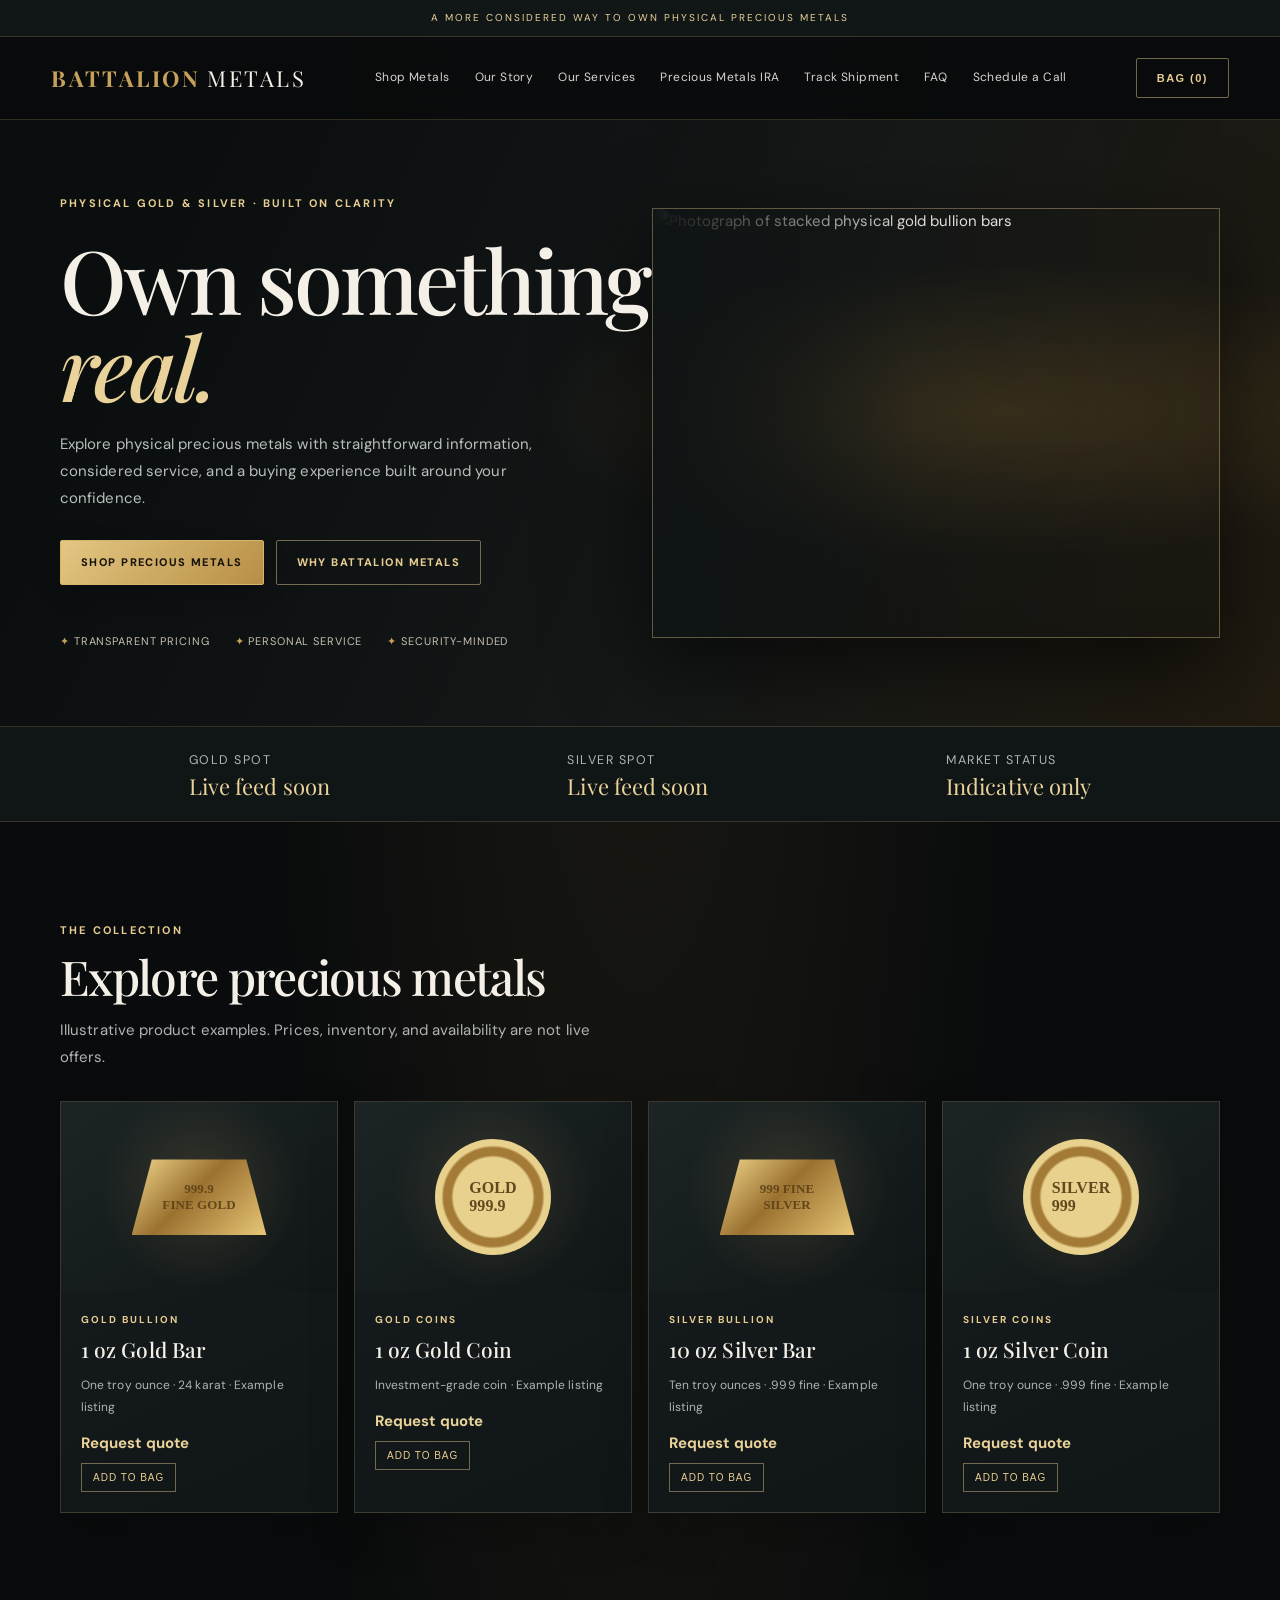
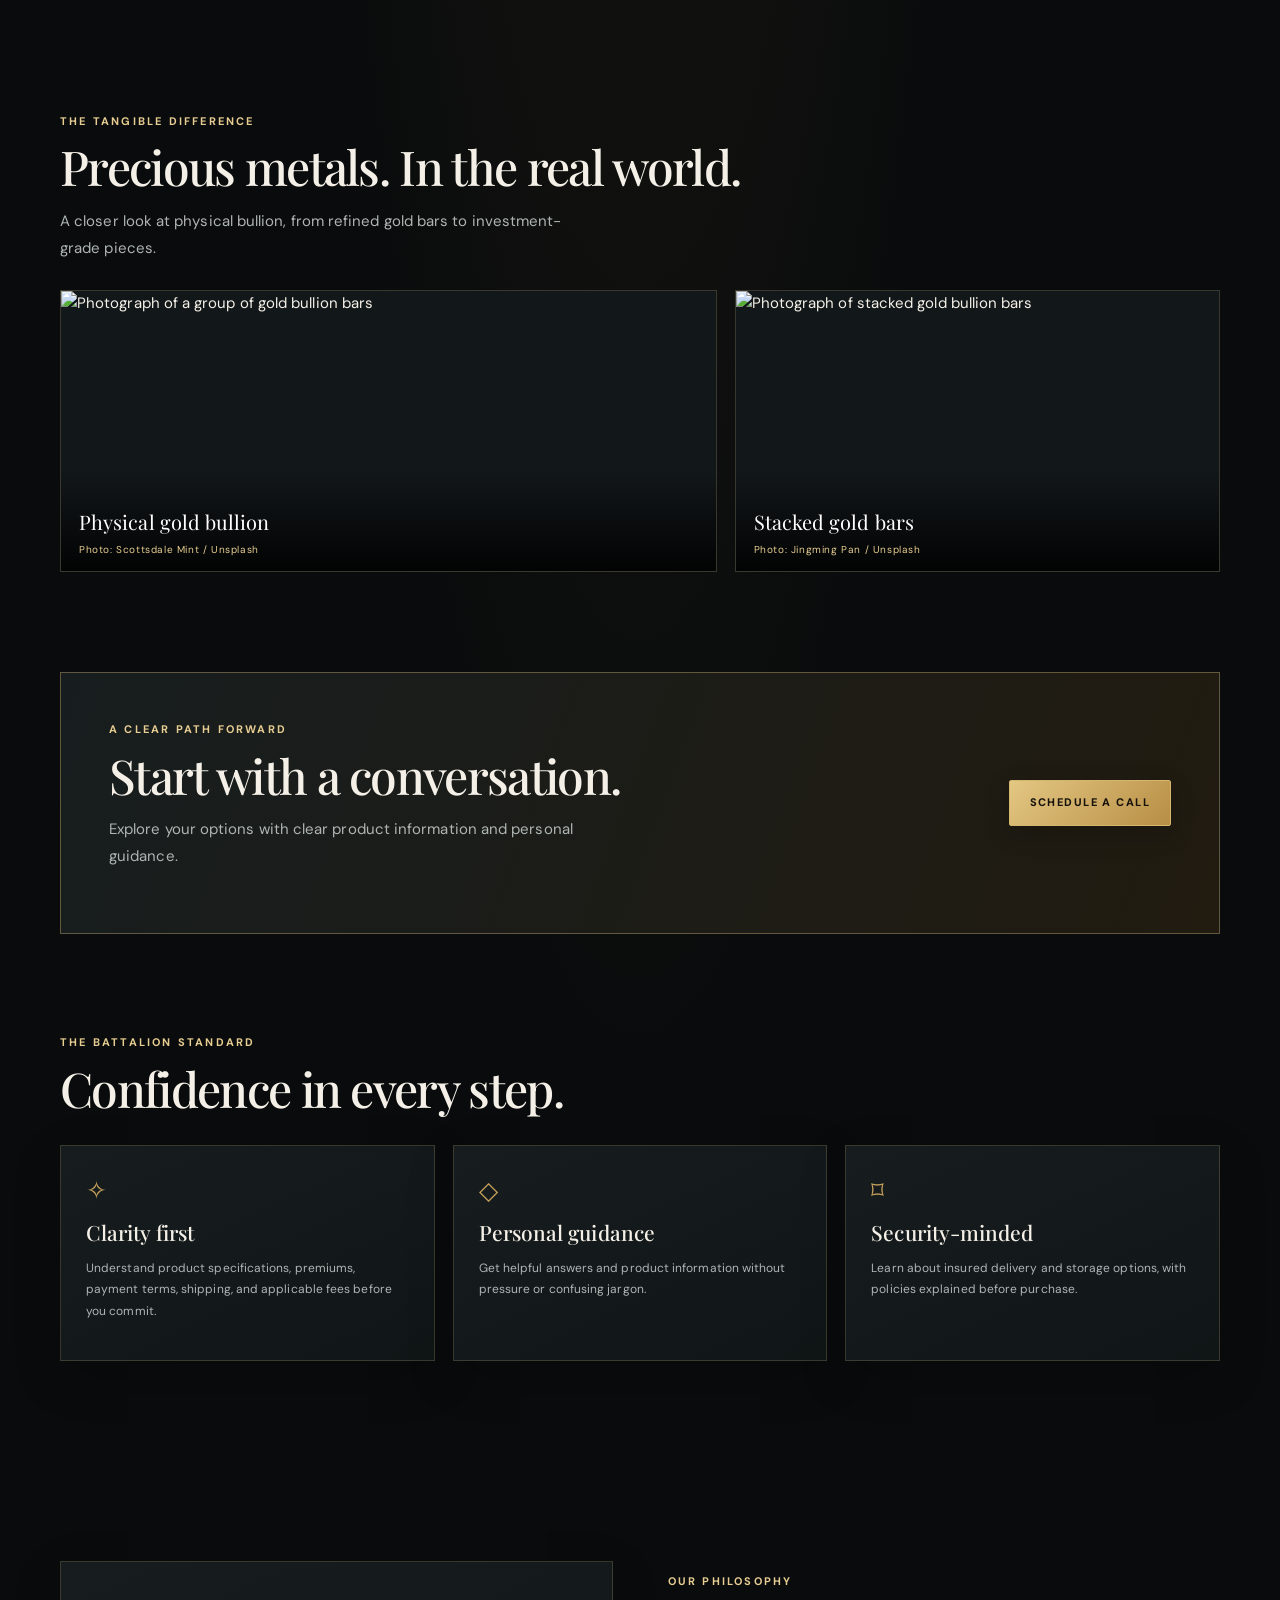
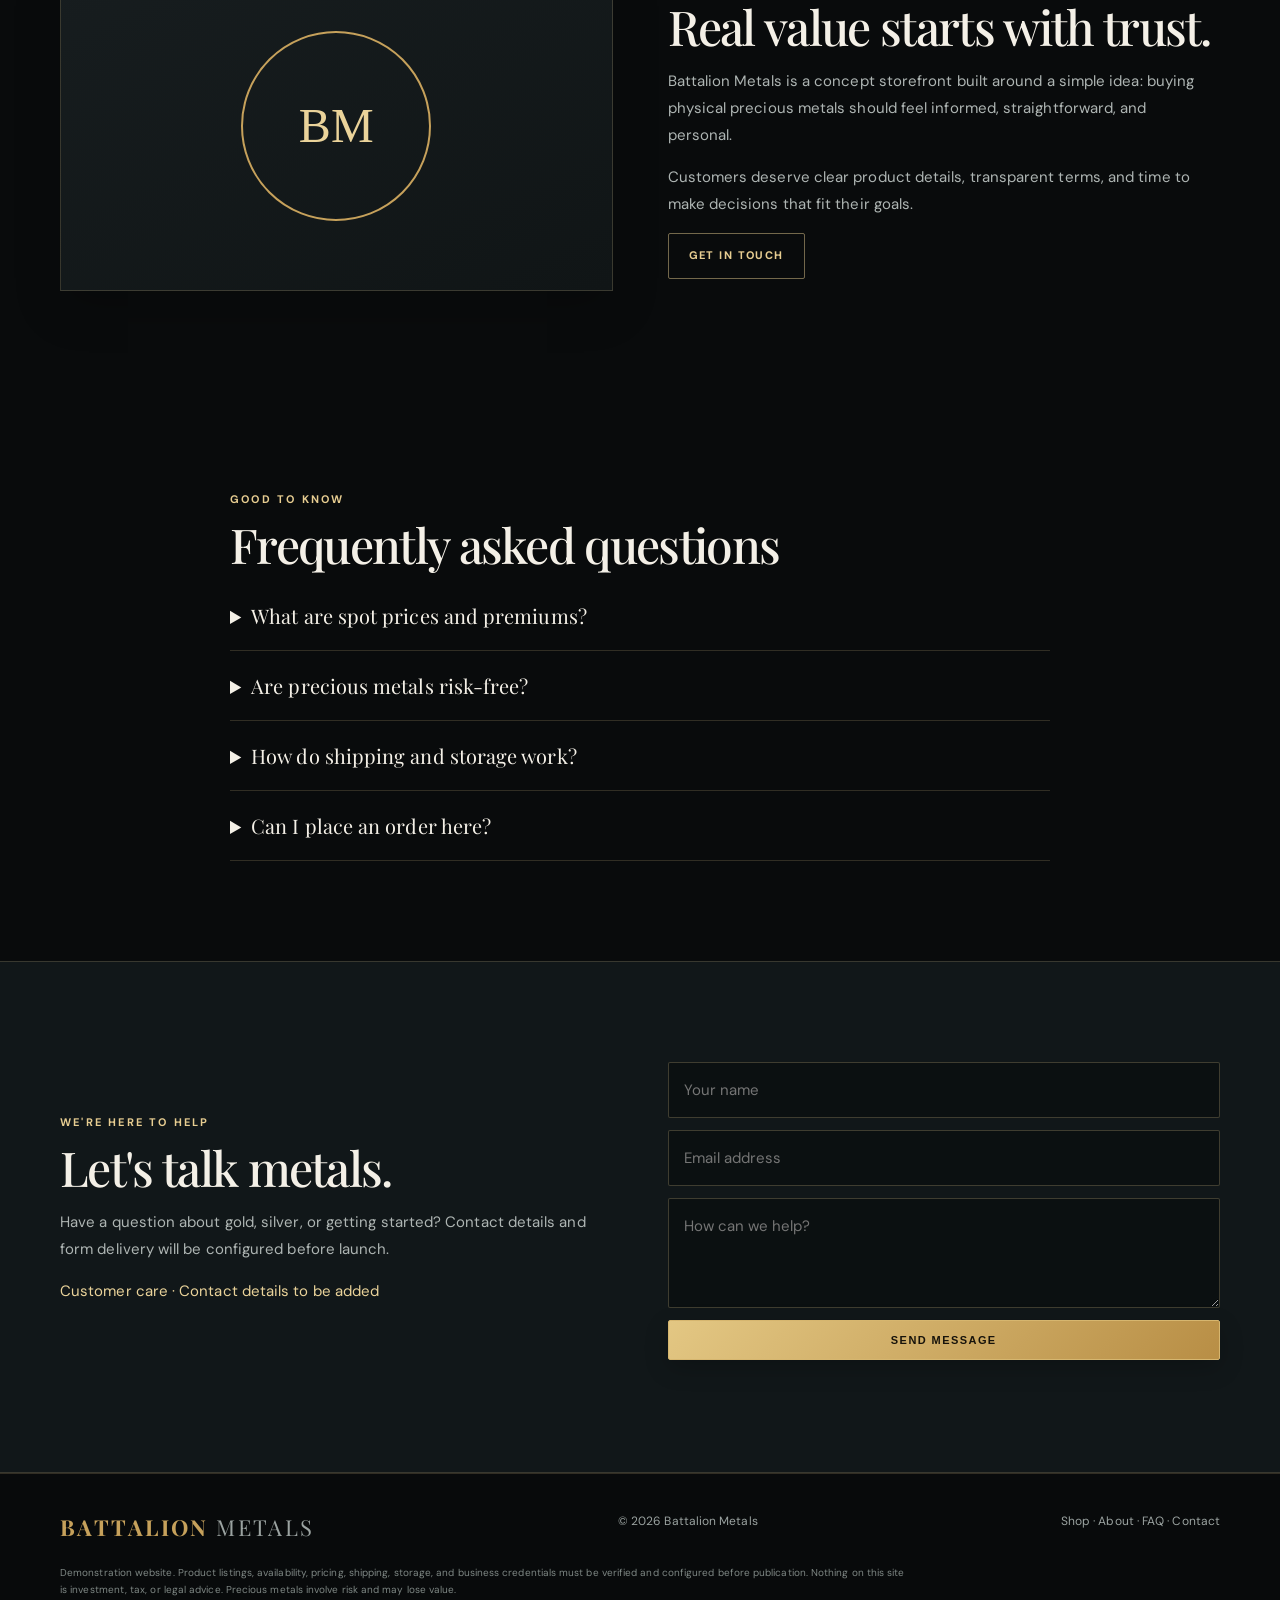
==== commit 3239515f: "Add real gold bullion photos to homepage" ====
--- a/index.html
+++ b/index.html
@@ -13,11 +13,12 @@
 <div class="top">A more considered way to own physical precious metals</div>
 <header class="header"><div class="wrap nav"><a class="brand" href="#"><b>BATTALION</b> METALS</a><nav><a href="store/">Shop Metals</a><a href="about/">Our Story</a><a href="services/">Our Services</a><a href="services/ira/">Precious Metals IRA</a><a href="track.html">Track Shipment</a><a href="#faq">FAQ</a><a href="services/consultation/">Schedule a Call</a></nav><button class="btn ghost" id="openCart">Bag (<span id="count">0</span>)</button></div></header>
 <main>
-<section class="hero"><div class="wrap"><article><div class="eyebrow">Physical gold & silver · Built on clarity</div><h1>Own something<br><em>real.</em></h1><p>Explore physical precious metals with straightforward information, considered service, and a buying experience built around your confidence.</p><div class="actions"><a class="btn" href="store/">Shop precious metals</a><a class="btn ghost" href="#why">Why Battalion Metals</a></div><div class="trust"><span>Transparent pricing</span><span>Personal service</span><span>Security-minded</span></div></article></div></section>
+<section class="hero"><div class="wrap"><div class="hero-photo"><img src="https://images.unsplash.com/photo-1610375461246-83df859d849d?auto=format&fit=crop&w=1800&q=85" alt="Photograph of stacked physical gold bullion bars" fetchpriority="high"></div><article><div class="eyebrow">Physical gold & silver · Built on clarity</div><h1>Own something<br><em>real.</em></h1><p>Explore physical precious metals with straightforward information, considered service, and a buying experience built around your confidence.</p><div class="actions"><a class="btn" href="store/">Shop precious metals</a><a class="btn ghost" href="#why">Why Battalion Metals</a></div><div class="trust"><span>Transparent pricing</span><span>Personal service</span><span>Security-minded</span></div></article></div></section>
 <div class="ticker"><div class="wrap"><div><small>Gold spot</small><b>Live feed soon</b></div><div><small>Silver spot</small><b>Live feed soon</b></div><div><small>Market status</small><b>Indicative only</b></div></div></div>
 <section class="section" id="shop"><div class="wrap"><div class="heading"><div class="eyebrow">The collection</div><h2>Explore precious metals</h2><p class="muted">Illustrative product examples. Prices, inventory, and availability are not live offers.</p></div><div class="grid">
 <article class="product"><div class="art"><div class="bar">999.9<br>FINE GOLD</div></div><div class="info"><div class="tag">Gold bullion</div><h3>1 oz Gold Bar</h3><p>One troy ounce · 24 karat · Example listing</p><div class="price">Request quote</div><button data-add="1 oz Gold Bar">ADD TO BAG</button></div></article><article class="product"><div class="art"><div class="coin">GOLD<br>999.9</div></div><div class="info"><div class="tag">Gold coins</div><h3>1 oz Gold Coin</h3><p>Investment-grade coin · Example listing</p><div class="price">Request quote</div><button data-add="1 oz Gold Coin">ADD TO BAG</button></div></article><article class="product"><div class="art"><div class="bar">999 FINE<br>SILVER</div></div><div class="info"><div class="tag">Silver bullion</div><h3>10 oz Silver Bar</h3><p>Ten troy ounces · .999 fine · Example listing</p><div class="price">Request quote</div><button data-add="10 oz Silver Bar">ADD TO BAG</button></div></article><article class="product"><div class="art"><div class="coin">SILVER<br>999</div></div><div class="info"><div class="tag">Silver coins</div><h3>1 oz Silver Coin</h3><p>One troy ounce · .999 fine · Example listing</p><div class="price">Request quote</div><button data-add="1 oz Silver Coin">ADD TO BAG</button></div></article>
 </div></div></section>
+<section class="section photo-showcase"><div class="wrap"><div class="heading"><div class="eyebrow">The tangible difference</div><h2>Precious metals. In the real world.</h2><p class="muted">A closer look at physical bullion, from refined gold bars to investment-grade pieces.</p></div><div class="photo-grid"><figure><img src="https://images.unsplash.com/photo-1718752773283-de1f92513671?auto=format&fit=crop&w=1200&q=85" alt="Photograph of a group of gold bullion bars"><figcaption>Physical gold bullion <a href="https://unsplash.com/photos/a-pile-of-gold-bars-sitting-on-top-of-a-table--6BtUqTvWiE" target="_blank" rel="noopener">Photo: Scottsdale Mint / Unsplash</a></figcaption></figure><figure><img src="https://images.unsplash.com/photo-1610375461246-83df859d849d?auto=format&fit=crop&w=1800&q=85" alt="Photograph of stacked gold bullion bars"><figcaption>Stacked gold bars <a href="https://unsplash.com/photos/stacked-gold-bullion-bars-iYsrkq5qq0Q" target="_blank" rel="noopener">Photo: Jingming Pan / Unsplash</a></figcaption></figure></div></div></section>
 <section class="wrap"><div class="banner"><div><div class="eyebrow">A clear path forward</div><h2>Start with a conversation.</h2><p class="muted">Explore your options with clear product information and personal guidance.</p></div><a class="btn" href="services/consultation/">Schedule a Call</a></div></section>
 <section class="section" id="why"><div class="wrap"><div class="heading"><div class="eyebrow">The Battalion standard</div><h2>Confidence in every step.</h2></div><div class="features"><div class="feature"><div class="symbol">✧</div><h3>Clarity first</h3><p>Understand product specifications, premiums, payment terms, shipping, and applicable fees before you commit.</p></div><div class="feature"><div class="symbol">◇</div><h3>Personal guidance</h3><p>Get helpful answers and product information without pressure or confusing jargon.</p></div><div class="feature"><div class="symbol">⌑</div><h3>Security-minded</h3><p>Learn about insured delivery and storage options, with policies explained before purchase.</p></div></div></div></section>
 <section class="section" id="about"><div class="wrap about"><div class="seal"><span>BM</span></div><div><div class="eyebrow">Our philosophy</div><h2>Real value starts with trust.</h2><p class="muted">Battalion Metals is a concept storefront built around a simple idea: buying physical precious metals should feel informed, straightforward, and personal.</p><p class="muted">Customers deserve clear product details, transparent terms, and time to make decisions that fit their goals.</p><a class="btn ghost" href="#contact">Get in touch</a></div></div></section>
--- a/assets/site.css
+++ b/assets/site.css
@@ -38,3 +38,19 @@
 @media(max-width:900px){.hero:after{right:-8%;opacity:.65}.hero:before{right:9%;opacity:.8}.nav{justify-content:center!important}.nav nav{width:100%;gap:12px 20px!important}.header .nav{justify-content:space-between!important}.header .nav nav{width:auto}}
 @media(max-width:600px){.nav{gap:12px!important}.nav nav{font-size:11px!important;gap:8px 14px!important}.hero{min-height:500px}.hero:after{width:220px;right:-95px;top:68%;opacity:.4}.hero:before{right:18%;top:68%;font-size:76px}.trust{gap:12px!important}.grid{grid-template-columns:repeat(2,minmax(0,1fr))!important}.ticker .wrap{gap:16px!important}.banner{gap:15px!important}}
 @media(prefers-reduced-motion:reduce){*,*:before,*:after{scroll-behavior:auto!important;transition:none!important;animation:none!important}}
+
+/* Homepage product photography */
+.hero .wrap{position:relative;isolation:isolate}
+.hero-photo{position:absolute;z-index:-1;right:0;top:50%;transform:translateY(-50%);width:min(49%,590px);height:min(430px,72%);overflow:hidden;border:1px solid rgba(231,205,145,.36);box-shadow:0 28px 80px #0009}
+.hero-photo:after{content:"";position:absolute;inset:0;background:linear-gradient(90deg,#101414 0%,rgba(10,13,13,.12) 46%,rgba(10,13,13,.02) 100%),linear-gradient(0deg,rgba(7,9,9,.22),transparent 48%)}
+.hero-photo img{width:100%;height:100%;object-fit:cover;object-position:center;display:block;filter:saturate(.82) contrast(1.06)}
+.hero:before,.hero:after{display:none!important}
+.photo-showcase .heading{margin-bottom:28px}
+.photo-grid{display:grid;grid-template-columns:1.15fr .85fr;gap:18px}
+.photo-grid figure{margin:0;position:relative;min-height:280px;overflow:hidden;background:#121719;border:1px solid var(--line)}
+.photo-grid img{width:100%;height:100%;min-height:280px;object-fit:cover;display:block;transition:transform .5s}
+.photo-grid figure:hover img{transform:scale(1.035)}
+.photo-grid figcaption{position:absolute;left:0;right:0;bottom:0;padding:35px 18px 15px;background:linear-gradient(transparent,rgba(0,0,0,.88));font-family:var(--serif);font-size:20px;color:#fff}
+.photo-grid figcaption a{display:block;font:10px var(--sans);color:var(--gold2);letter-spacing:.06em;margin-top:5px}
+@media(max-width:850px){.hero-photo{right:-3%;width:50%;height:310px;opacity:.55}.hero-photo:after{background:linear-gradient(90deg,#101414 0%,rgba(10,13,13,.3) 100%)}}
+@media(max-width:600px){.hero-photo{right:-5%;width:75%;height:240px;top:auto;bottom:0;transform:none;opacity:.3}.photo-grid{grid-template-columns:1fr}.photo-grid figure,.photo-grid img{min-height:230px}}
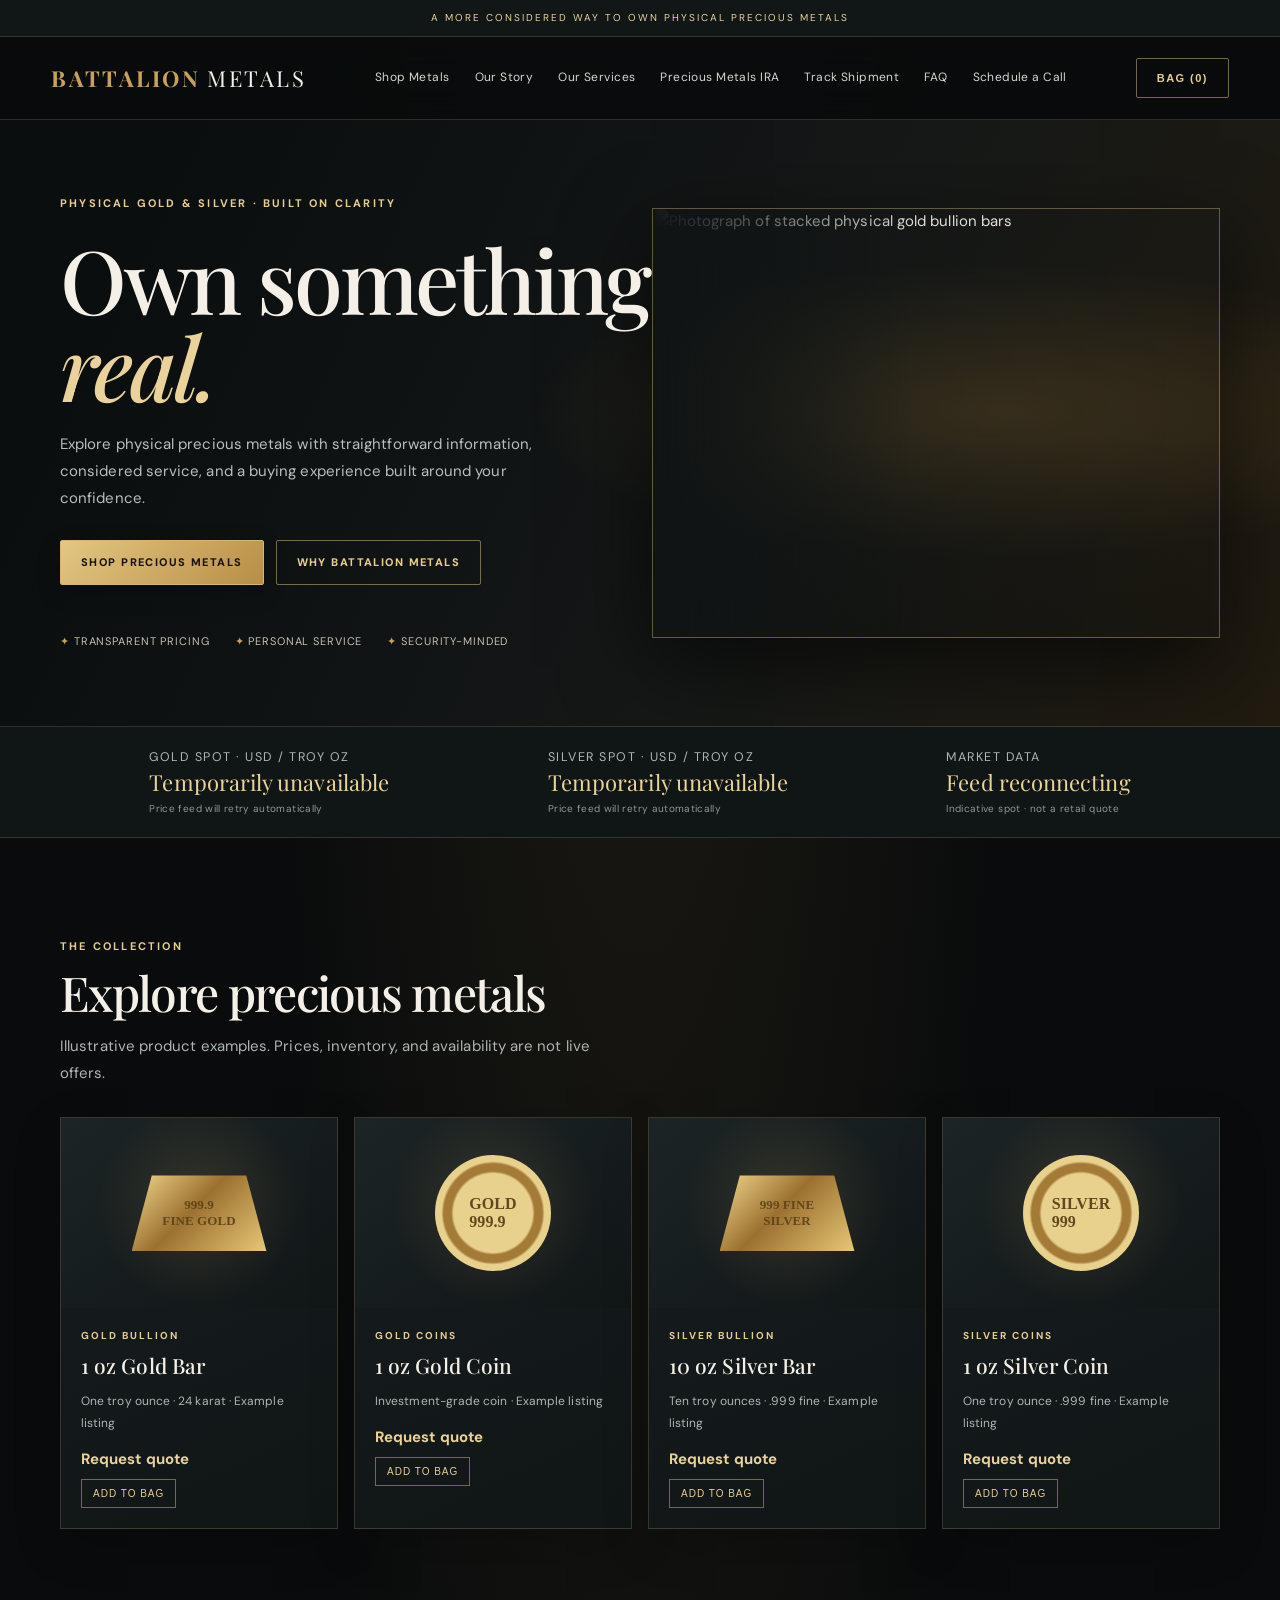
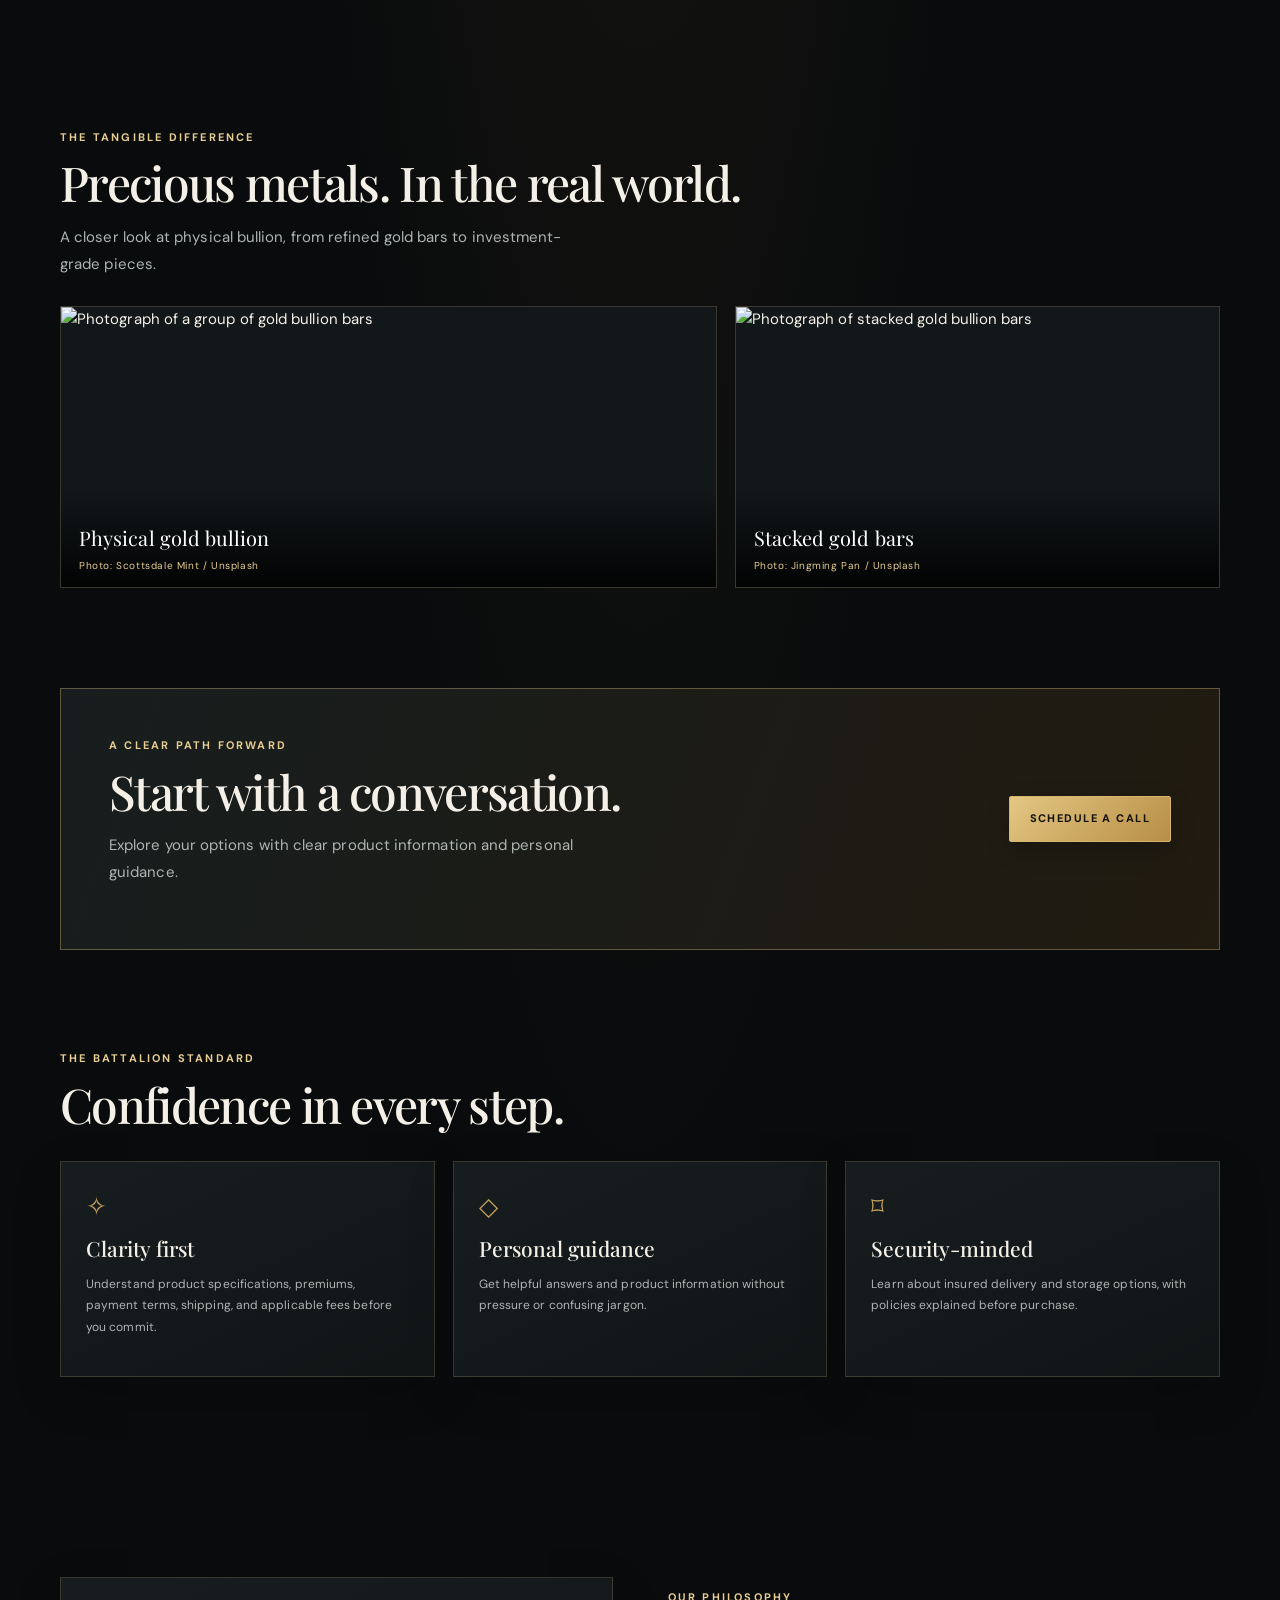
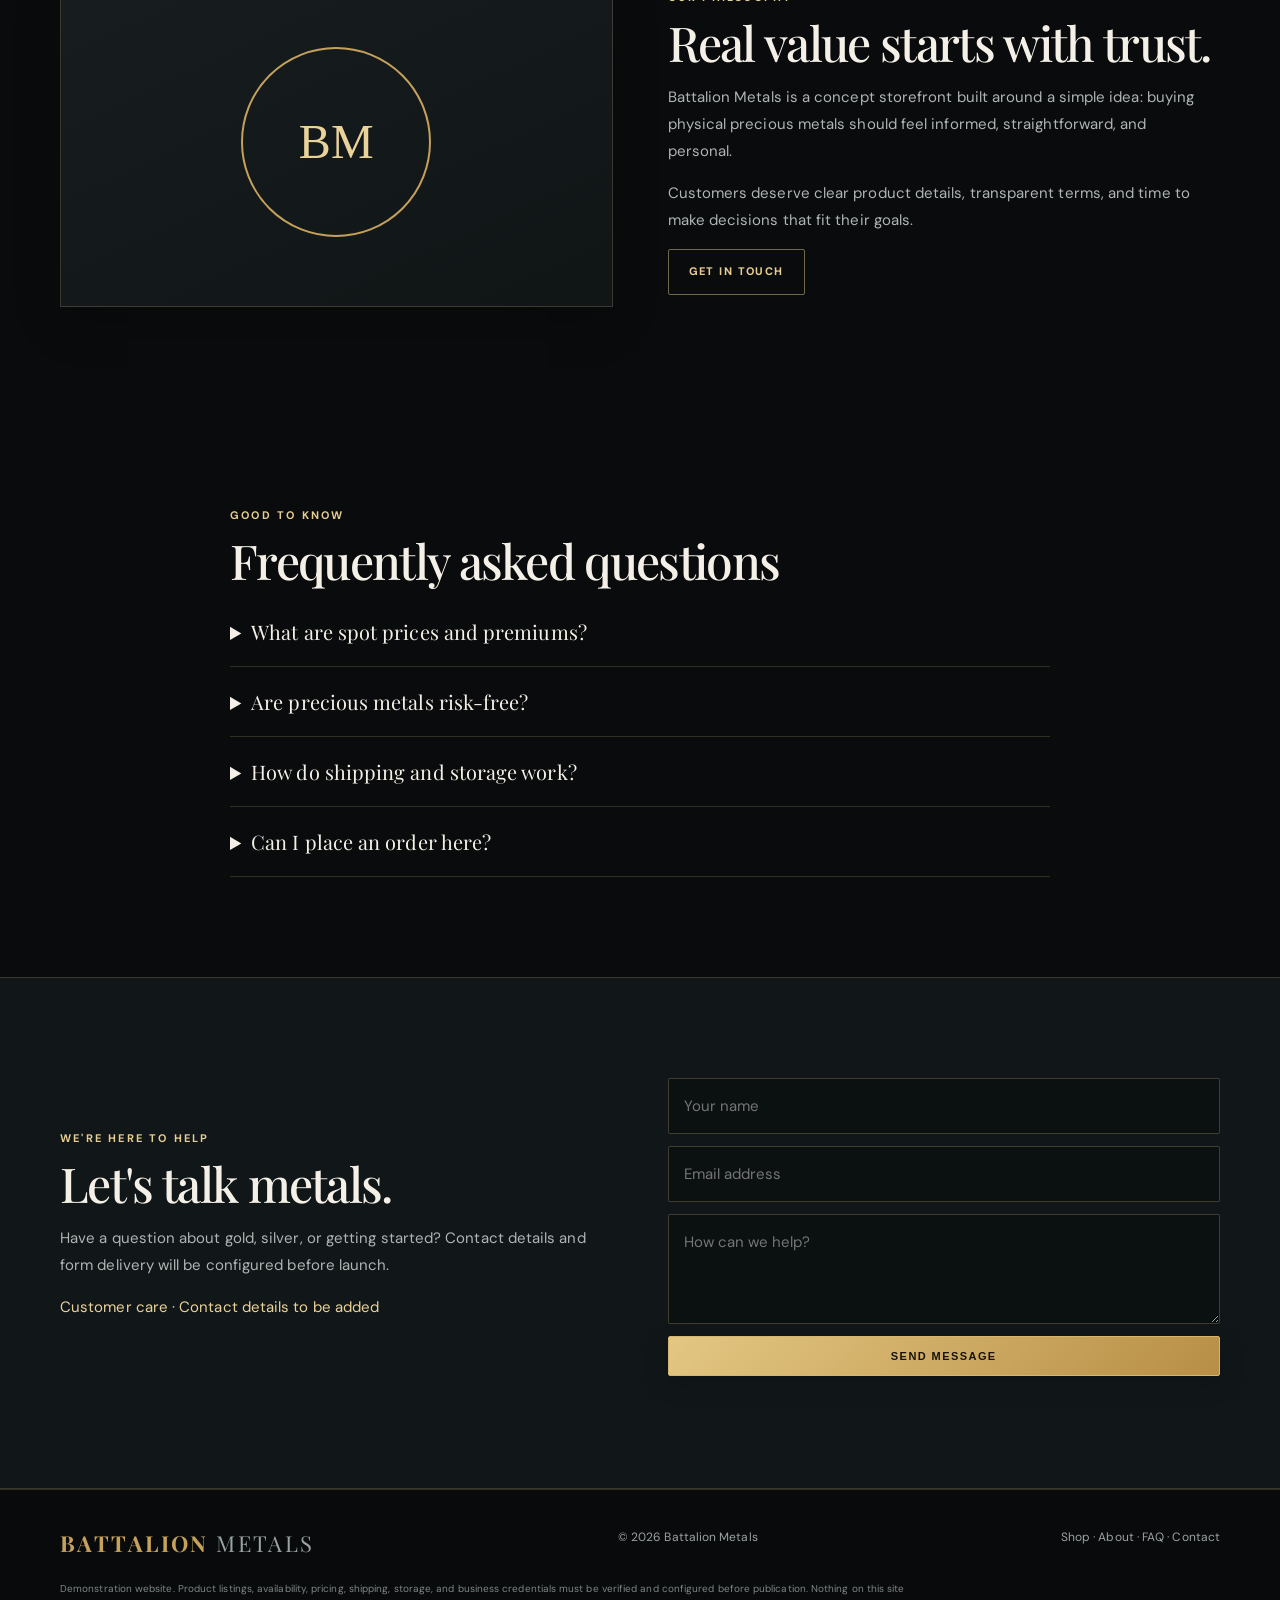
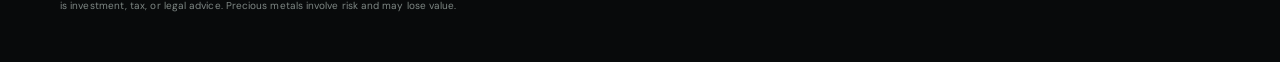
==== commit c1220a0b: "Add automatically refreshing gold and silver spot prices" ====
--- a/index.html
+++ b/index.html
@@ -7,14 +7,14 @@
 <style>
 :root{--bg:#0b0d0f;--panel:#151a1c;--gold:#c9a45c;--pale:#ead39a;--muted:#a7adb0;--line:#303638;--white:#f4f1e9}
 *{box-sizing:border-box}html{scroll-behavior:smooth}body{margin:0;background:var(--bg);color:var(--white);font:15px/1.6 system-ui,sans-serif}a{color:inherit;text-decoration:none}.wrap{width:min(1160px,92%);margin:auto}.top{padding:9px;text-align:center;background:#191c1d;color:var(--pale);font-size:11px;letter-spacing:.16em;text-transform:uppercase}.header{position:sticky;top:0;background:#0b0d0fee;border-bottom:1px solid var(--line);z-index:4}.nav{height:76px;display:flex;align-items:center;justify-content:space-between;gap:20px}.brand{font:25px Georgia;letter-spacing:.08em}.brand b{color:var(--gold)}nav{display:flex;gap:25px;font-size:13px;color:#d4d2ca}.btn{display:inline-block;padding:12px 19px;background:var(--gold);color:#111;font-size:11px;font-weight:800;letter-spacing:.1em;text-transform:uppercase;border:1px solid var(--gold);cursor:pointer}.ghost{background:transparent;color:var(--pale)}.hero{min-height:570px;display:flex;align-items:center;background:radial-gradient(ellipse at 80% 45%,#634c27 0,#252016 22%,#101416 52%,#0b0d0f 75%);border-bottom:1px solid var(--line)}.hero article{max-width:650px;padding:75px 0}.eyebrow{color:var(--pale);font-size:11px;letter-spacing:.2em;text-transform:uppercase;font-weight:700}.hero h1{font:clamp(48px,7vw,82px)/.98 Georgia;margin:22px 0}.hero h1 em{color:var(--pale)}.hero p,.muted{color:#b9bfbd;max-width:530px}.actions{display:flex;gap:12px;flex-wrap:wrap;margin-top:28px}.trust{display:flex;gap:25px;flex-wrap:wrap;margin-top:48px;color:#c5c0b2;font-size:11px;text-transform:uppercase;letter-spacing:.08em}.trust span:before{content:"✦ ";color:var(--gold)}.ticker{border-bottom:1px solid var(--line);background:#111618}.ticker .wrap{display:flex;justify-content:space-around;padding:20px;gap:20px}.ticker b{display:block;color:var(--pale);font:22px Georgia}.ticker small{color:var(--muted);text-transform:uppercase;letter-spacing:.12em}.section{padding:78px 0}.heading{margin-bottom:30px}.heading h2,h2{font:clamp(34px,4vw,48px)/1.1 Georgia;margin:10px 0}.grid{display:grid;grid-template-columns:repeat(4,1fr);gap:16px}.product,.feature{background:var(--panel);border:1px solid var(--line)}.art{height:190px;display:grid;place-items:center;background:radial-gradient(circle,#94713b44,transparent 60%),#171d1f}.bar{width:135px;height:76px;display:grid;place-items:center;text-align:center;background:linear-gradient(135deg,#f2d88e,#9b7130 45%,#e8c777);color:#624719;clip-path:polygon(15% 0,85% 0,100% 100%,0 100%);font:bold 13px Georgia}.coin{width:116px;height:116px;border-radius:50%;display:grid;place-items:center;background:radial-gradient(circle,#e8d18d 0 48%,#a37a36 51% 60%,#e8d18d 63%);color:#60491f;font:bold 16px Georgia}.info{padding:17px}.tag{color:var(--gold);font-size:10px;text-transform:uppercase;letter-spacing:.14em}.info h3,.feature h3{font:21px Georgia;margin:7px 0}.info p,.feature p{font-size:12px;color:var(--muted)}.price{color:var(--pale);font-weight:700}.info button{margin-top:8px;background:transparent;color:var(--pale);border:1px solid #76623c;padding:8px 11px;cursor:pointer}.banner{padding:42px;background:linear-gradient(100deg,#171b1b,#282116);border:1px solid #665532;display:flex;justify-content:space-between;align-items:center;gap:25px}.features{display:grid;grid-template-columns:repeat(3,1fr);gap:18px}.feature{padding:25px}.feature .symbol{color:var(--gold);font-size:25px}.about,.contact{display:grid;grid-template-columns:1fr 1fr;gap:55px;align-items:center}.seal{min-height:330px;display:grid;place-items:center;border:1px solid var(--line);background:radial-gradient(circle,#80602d66,transparent 60%),#151a1c}.seal span{border:2px solid var(--gold);border-radius:50%;width:190px;height:190px;display:grid;place-items:center;color:var(--pale);font:48px Georgia}.faq{max-width:820px;margin:auto}.faq details{padding:18px 0;border-bottom:1px solid var(--line)}.faq summary{font:20px Georgia;cursor:pointer}.faq details p{color:var(--muted)}.contact-section{background:#111719;border-block:1px solid var(--line)}form{display:grid;gap:12px}input,textarea{width:100%;padding:14px;background:#0b0e0f;border:1px solid var(--line);color:white;font:inherit}textarea{min-height:110px}footer{padding:40px 0;color:var(--muted);font-size:12px}.foot{display:flex;justify-content:space-between;gap:20px;flex-wrap:wrap}.disclaimer{max-width:850px;font-size:10px;color:#858b89;margin-top:22px}.modal{display:none;position:fixed;inset:0;background:#000c;z-index:8;place-items:center;padding:20px}.modal.open{display:grid}.modalbox{width:min(500px,100%);padding:25px;background:#151a1c;border:1px solid var(--gold)}.cartline{padding:12px 0;border-bottom:1px solid var(--line)}@media(max-width:850px){nav{display:none}.grid{grid-template-columns:repeat(2,1fr)}.features{grid-template-columns:1fr}.about,.contact{grid-template-columns:1fr}.banner{align-items:flex-start;flex-direction:column}}@media(max-width:520px){.ticker .wrap{flex-direction:column}.hero{min-height:520px}.grid{gap:9px}.art{height:145px}.info{padding:12px}.nav{height:66px}}
-</style>
+\n/* Live spot ticker */\n.ticker .wrap>div{min-width:0}.ticker-update{display:block;color:#8f9995;font-size:10px;margin-top:4px;letter-spacing:.035em}.ticker b{font-variant-numeric:tabular-nums}.ticker small{display:block}\n@media(max-width:520px){.ticker .wrap>div{padding-bottom:4px}}\n</style>
 <meta name="theme-color" content="#090b0c"><meta property="og:title" content="Battalion Metals | Physical Gold & Silver"><meta property="og:description" content="Explore physical precious metals with clarity, considered service, and a premium buying experience."><link rel="stylesheet" href="assets/site.css"></head>
 <body>
 <div class="top">A more considered way to own physical precious metals</div>
 <header class="header"><div class="wrap nav"><a class="brand" href="#"><b>BATTALION</b> METALS</a><nav><a href="store/">Shop Metals</a><a href="about/">Our Story</a><a href="services/">Our Services</a><a href="services/ira/">Precious Metals IRA</a><a href="track.html">Track Shipment</a><a href="#faq">FAQ</a><a href="services/consultation/">Schedule a Call</a></nav><button class="btn ghost" id="openCart">Bag (<span id="count">0</span>)</button></div></header>
 <main>
 <section class="hero"><div class="wrap"><div class="hero-photo"><img src="https://images.unsplash.com/photo-1610375461246-83df859d849d?auto=format&fit=crop&w=1800&q=85" alt="Photograph of stacked physical gold bullion bars" fetchpriority="high"></div><article><div class="eyebrow">Physical gold & silver · Built on clarity</div><h1>Own something<br><em>real.</em></h1><p>Explore physical precious metals with straightforward information, considered service, and a buying experience built around your confidence.</p><div class="actions"><a class="btn" href="store/">Shop precious metals</a><a class="btn ghost" href="#why">Why Battalion Metals</a></div><div class="trust"><span>Transparent pricing</span><span>Personal service</span><span>Security-minded</span></div></article></div></section>
-<div class="ticker"><div class="wrap"><div><small>Gold spot</small><b>Live feed soon</b></div><div><small>Silver spot</small><b>Live feed soon</b></div><div><small>Market status</small><b>Indicative only</b></div></div></div>
+<div class="ticker" aria-label="Live precious metals spot prices"><div class="wrap"><div><small>Gold spot · USD / troy oz</small><b id="goldSpot" aria-live="polite">Loading live price…</b><span class="ticker-update" id="goldUpdated">Connecting to market data</span></div><div><small>Silver spot · USD / troy oz</small><b id="silverSpot" aria-live="polite">Loading live price…</b><span class="ticker-update" id="silverUpdated">Connecting to market data</span></div><div><small>Market data</small><b id="marketStatus">Live feed</b><span class="ticker-update">Indicative spot · not a retail quote</span></div></div></div>
 <section class="section" id="shop"><div class="wrap"><div class="heading"><div class="eyebrow">The collection</div><h2>Explore precious metals</h2><p class="muted">Illustrative product examples. Prices, inventory, and availability are not live offers.</p></div><div class="grid">
 <article class="product"><div class="art"><div class="bar">999.9<br>FINE GOLD</div></div><div class="info"><div class="tag">Gold bullion</div><h3>1 oz Gold Bar</h3><p>One troy ounce · 24 karat · Example listing</p><div class="price">Request quote</div><button data-add="1 oz Gold Bar">ADD TO BAG</button></div></article><article class="product"><div class="art"><div class="coin">GOLD<br>999.9</div></div><div class="info"><div class="tag">Gold coins</div><h3>1 oz Gold Coin</h3><p>Investment-grade coin · Example listing</p><div class="price">Request quote</div><button data-add="1 oz Gold Coin">ADD TO BAG</button></div></article><article class="product"><div class="art"><div class="bar">999 FINE<br>SILVER</div></div><div class="info"><div class="tag">Silver bullion</div><h3>10 oz Silver Bar</h3><p>Ten troy ounces · .999 fine · Example listing</p><div class="price">Request quote</div><button data-add="10 oz Silver Bar">ADD TO BAG</button></div></article><article class="product"><div class="art"><div class="coin">SILVER<br>999</div></div><div class="info"><div class="tag">Silver coins</div><h3>1 oz Silver Coin</h3><p>One troy ounce · .999 fine · Example listing</p><div class="price">Request quote</div><button data-add="1 oz Silver Coin">ADD TO BAG</button></div></article>
 </div></div></section>
@@ -36,5 +36,35 @@
 $("#quoteBtn").onclick=()=>{modal.classList.remove("open");$("#contact").scrollIntoView();$("#contactForm textarea").value="Please quote: "+bag.join(", ")};
 $("#contactForm").onsubmit=e=>{e.preventDefault();$("#formNotice").textContent="Demo form only — connect a form service before launch."};
 $("#year").textContent=new Date().getFullYear();
+
+// Live spot prices from Gold API. The provider refreshes its feed every 30 seconds.
+const spotApi="https://api.gold-api.com/price/";
+const money=new Intl.NumberFormat("en-US",{style:"currency",currency:"USD",minimumFractionDigits:2,maximumFractionDigits:2});
+function showSpotError(symbol){
+  const label=symbol==="XAU"?"gold":"silver";
+  $("#"+label+"Spot").textContent="Temporarily unavailable";
+  $("#"+label+"Updated").textContent="Price feed will retry automatically";
+}
+async function updateSpot(symbol){
+  try{
+    const response=await fetch(spotApi+symbol,{cache:"no-store"});
+    if(!response.ok) throw new Error("Price request failed");
+    const data=await response.json();
+    if(typeof data.price!=="number" || !Number.isFinite(data.price) || !data.updatedAt) throw new Error("Invalid price data");
+    const label=symbol==="XAU"?"gold":"silver";
+    $("#"+label+"Spot").textContent=money.format(data.price);
+    const updated=new Date(data.updatedAt);
+    $("#"+label+"Updated").textContent="Updated "+(Number.isNaN(updated.getTime())?"recently":updated.toLocaleTimeString([], {hour:"numeric",minute:"2-digit",timeZoneName:"short"}));
+    $("#marketStatus").textContent="Feed connected";
+  }catch(error){
+    showSpotError(symbol);
+    $("#marketStatus").textContent="Feed reconnecting";
+  }
+}
+async function refreshSpotPrices(){
+  await Promise.all([updateSpot("XAU"),updateSpot("XAG")]);
+}
+refreshSpotPrices();
+setInterval(refreshSpotPrices,30000);
 </script>
 </body></html>
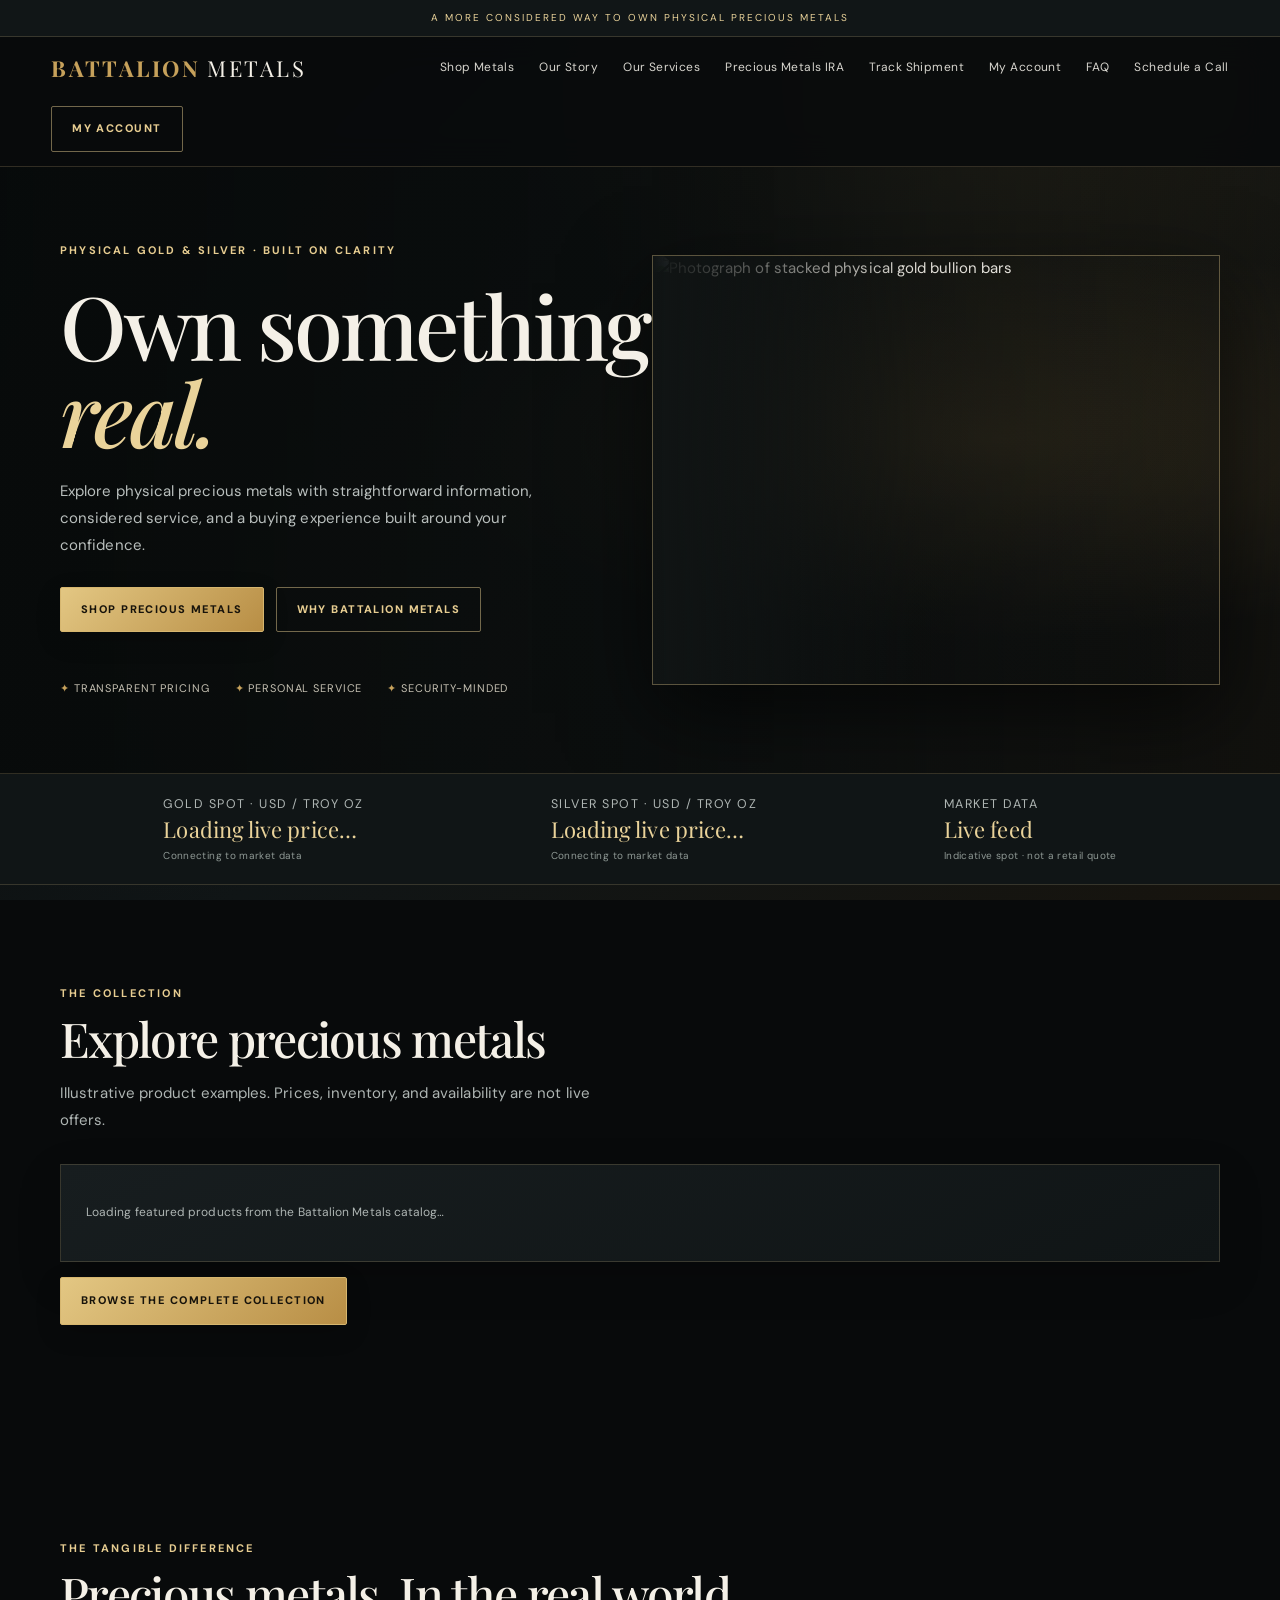
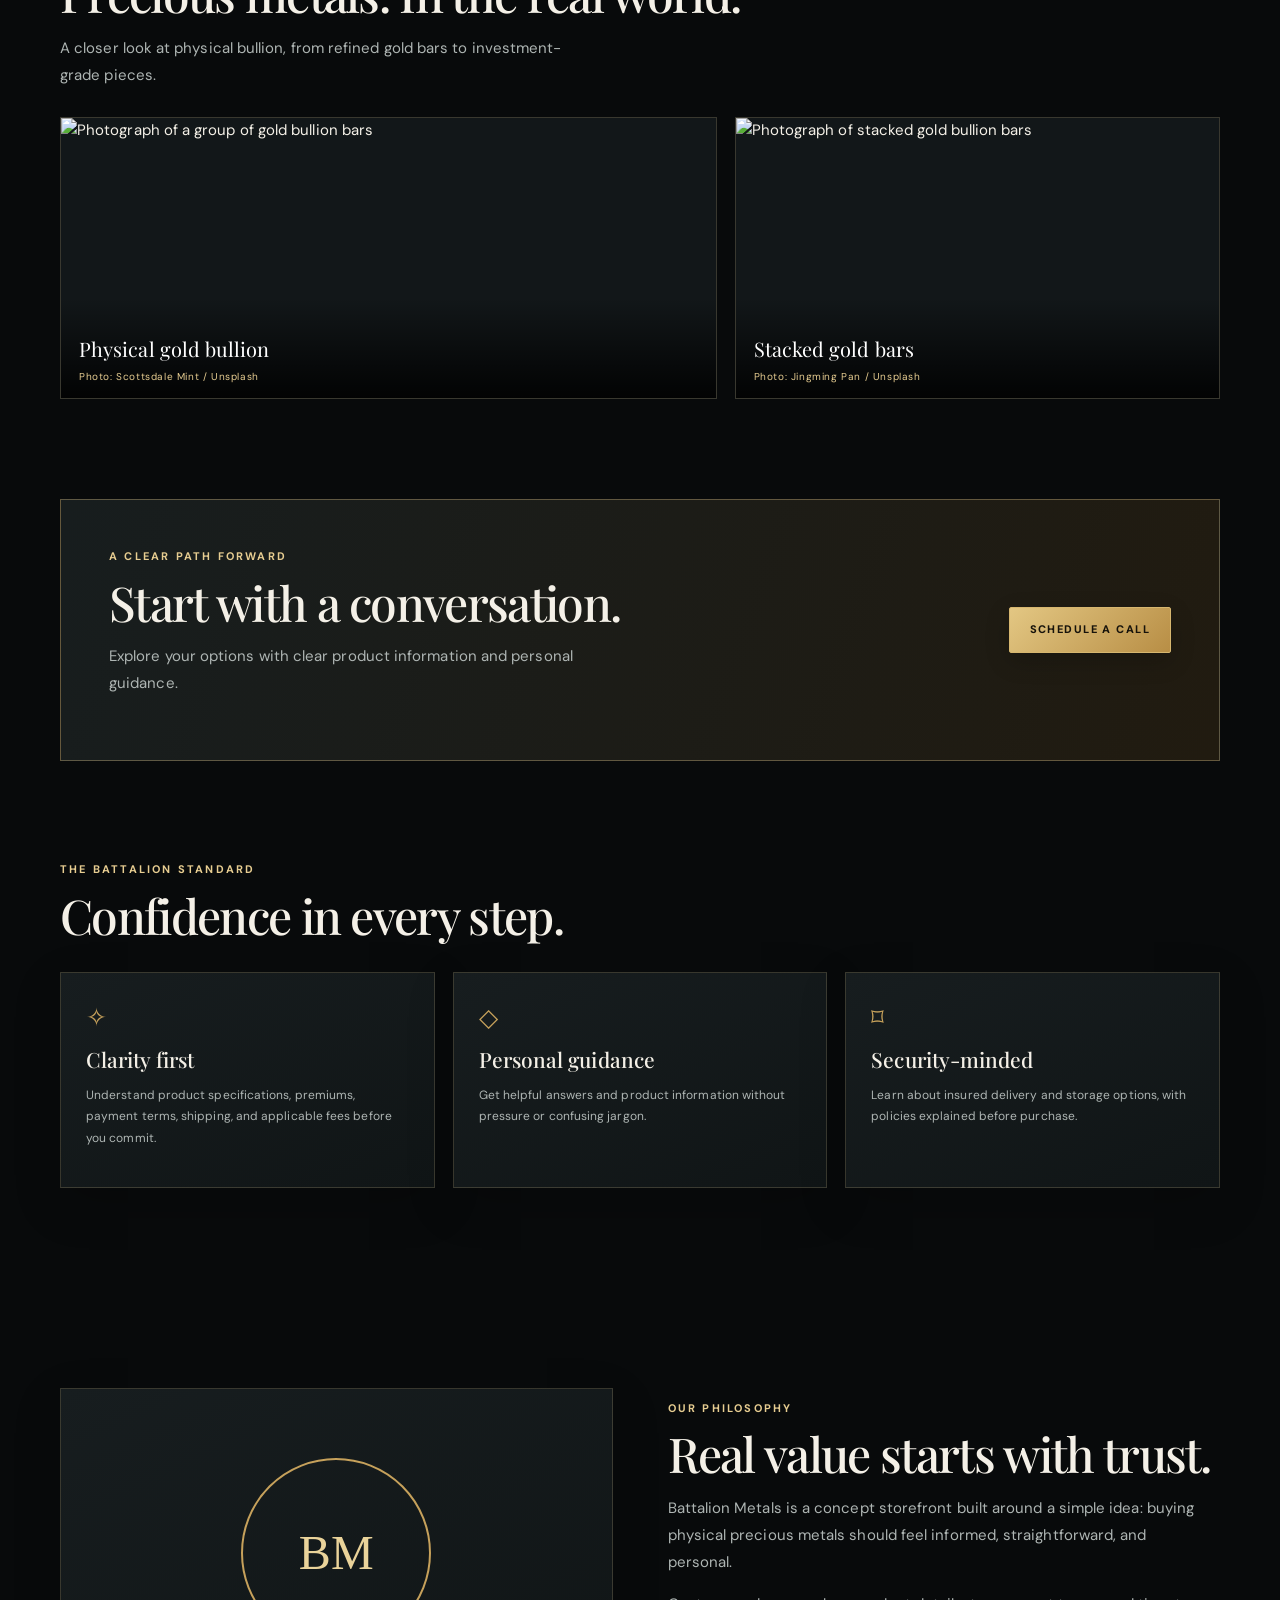
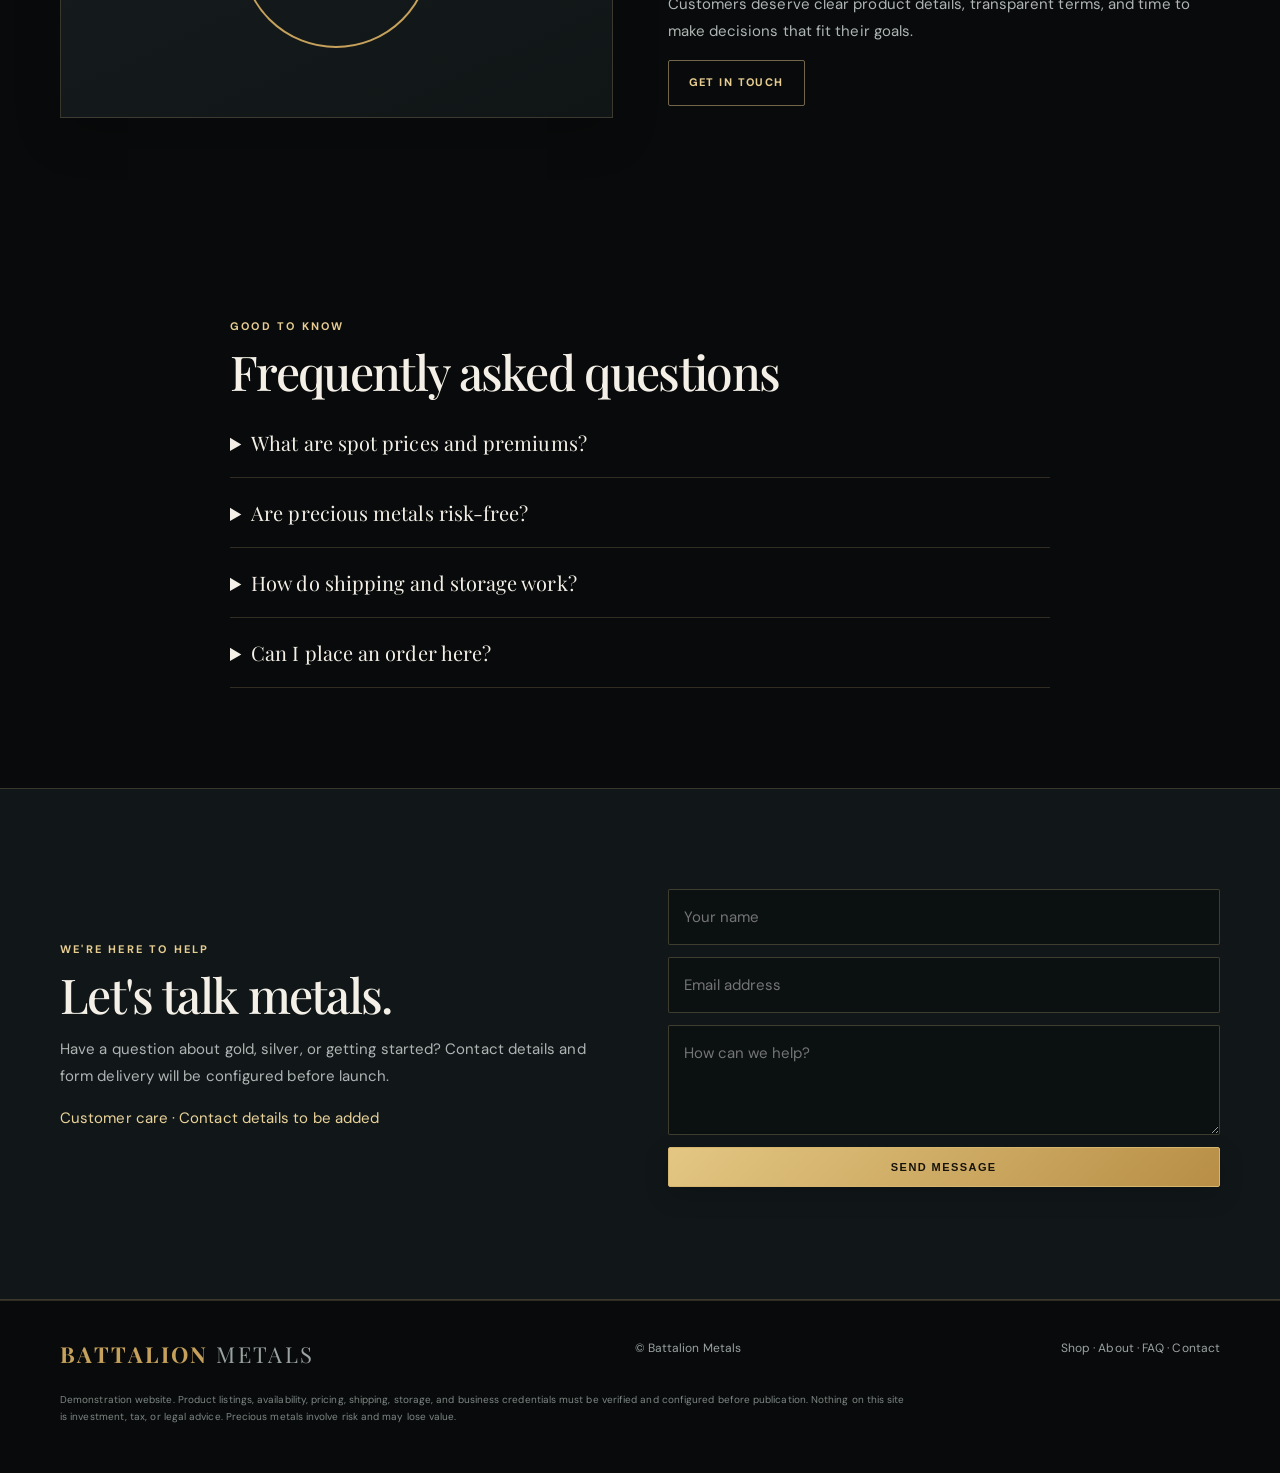
==== commit c65e9da2: "Connect homepage featured products to live catalog and add customer account link" ====
--- a/index.html
+++ b/index.html
@@ -11,13 +11,11 @@
 <meta name="theme-color" content="#090b0c"><meta property="og:title" content="Battalion Metals | Physical Gold & Silver"><meta property="og:description" content="Explore physical precious metals with clarity, considered service, and a premium buying experience."><link rel="stylesheet" href="assets/site.css"></head>
 <body>
 <div class="top">A more considered way to own physical precious metals</div>
-<header class="header"><div class="wrap nav"><a class="brand" href="#"><b>BATTALION</b> METALS</a><nav><a href="store/">Shop Metals</a><a href="about/">Our Story</a><a href="services/">Our Services</a><a href="services/ira/">Precious Metals IRA</a><a href="track.html">Track Shipment</a><a href="#faq">FAQ</a><a href="services/consultation/">Schedule a Call</a></nav><button class="btn ghost" id="openCart">Bag (<span id="count">0</span>)</button></div></header>
+<header class="header"><div class="wrap nav"><a class="brand" href="#"><b>BATTALION</b> METALS</a><nav><a href="store/">Shop Metals</a><a href="about/">Our Story</a><a href="services/">Our Services</a><a href="services/ira/">Precious Metals IRA</a><a href="track.html">Track Shipment</a><a href="account/">My Account</a><a href="#faq">FAQ</a><a href="services/consultation/">Schedule a Call</a></nav><a class="btn ghost" href="account/">My Account</a></div></header>
 <main>
 <section class="hero"><div class="wrap"><div class="hero-photo"><img src="https://images.unsplash.com/photo-1610375461246-83df859d849d?auto=format&fit=crop&w=1800&q=85" alt="Photograph of stacked physical gold bullion bars" fetchpriority="high"></div><article><div class="eyebrow">Physical gold & silver · Built on clarity</div><h1>Own something<br><em>real.</em></h1><p>Explore physical precious metals with straightforward information, considered service, and a buying experience built around your confidence.</p><div class="actions"><a class="btn" href="store/">Shop precious metals</a><a class="btn ghost" href="#why">Why Battalion Metals</a></div><div class="trust"><span>Transparent pricing</span><span>Personal service</span><span>Security-minded</span></div></article></div></section>
 <div class="ticker" aria-label="Live precious metals spot prices"><div class="wrap"><div><small>Gold spot · USD / troy oz</small><b id="goldSpot" aria-live="polite">Loading live price…</b><span class="ticker-update" id="goldUpdated">Connecting to market data</span></div><div><small>Silver spot · USD / troy oz</small><b id="silverSpot" aria-live="polite">Loading live price…</b><span class="ticker-update" id="silverUpdated">Connecting to market data</span></div><div><small>Market data</small><b id="marketStatus">Live feed</b><span class="ticker-update">Indicative spot · not a retail quote</span></div></div></div>
-<section class="section" id="shop"><div class="wrap"><div class="heading"><div class="eyebrow">The collection</div><h2>Explore precious metals</h2><p class="muted">Illustrative product examples. Prices, inventory, and availability are not live offers.</p></div><div class="grid">
-<article class="product"><div class="art"><div class="bar">999.9<br>FINE GOLD</div></div><div class="info"><div class="tag">Gold bullion</div><h3>1 oz Gold Bar</h3><p>One troy ounce · 24 karat · Example listing</p><div class="price">Request quote</div><button data-add="1 oz Gold Bar">ADD TO BAG</button></div></article><article class="product"><div class="art"><div class="coin">GOLD<br>999.9</div></div><div class="info"><div class="tag">Gold coins</div><h3>1 oz Gold Coin</h3><p>Investment-grade coin · Example listing</p><div class="price">Request quote</div><button data-add="1 oz Gold Coin">ADD TO BAG</button></div></article><article class="product"><div class="art"><div class="bar">999 FINE<br>SILVER</div></div><div class="info"><div class="tag">Silver bullion</div><h3>10 oz Silver Bar</h3><p>Ten troy ounces · .999 fine · Example listing</p><div class="price">Request quote</div><button data-add="10 oz Silver Bar">ADD TO BAG</button></div></article><article class="product"><div class="art"><div class="coin">SILVER<br>999</div></div><div class="info"><div class="tag">Silver coins</div><h3>1 oz Silver Coin</h3><p>One troy ounce · .999 fine · Example listing</p><div class="price">Request quote</div><button data-add="1 oz Silver Coin">ADD TO BAG</button></div></article>
-</div></div></section>
+<section class="section" id="shop"><div class="wrap"><div class="heading"><div class="eyebrow">The collection</div><h2>Explore precious metals</h2><p class="muted">Illustrative product examples. Prices, inventory, and availability are not live offers.</p></div><div class="grid" id="homeProducts"><div class="feature" style="grid-column:1/-1;padding:25px"><p class="muted">Loading featured products from the Battalion Metals catalog…</p></div></div><p><a class="btn" href="store/">Browse the complete collection</a></p></div></div></section>
 <section class="section photo-showcase"><div class="wrap"><div class="heading"><div class="eyebrow">The tangible difference</div><h2>Precious metals. In the real world.</h2><p class="muted">A closer look at physical bullion, from refined gold bars to investment-grade pieces.</p></div><div class="photo-grid"><figure><img src="https://images.unsplash.com/photo-1718752773283-de1f92513671?auto=format&fit=crop&w=1200&q=85" alt="Photograph of a group of gold bullion bars"><figcaption>Physical gold bullion <a href="https://unsplash.com/photos/a-pile-of-gold-bars-sitting-on-top-of-a-table--6BtUqTvWiE" target="_blank" rel="noopener">Photo: Scottsdale Mint / Unsplash</a></figcaption></figure><figure><img src="https://images.unsplash.com/photo-1610375461246-83df859d849d?auto=format&fit=crop&w=1800&q=85" alt="Photograph of stacked gold bullion bars"><figcaption>Stacked gold bars <a href="https://unsplash.com/photos/stacked-gold-bullion-bars-iYsrkq5qq0Q" target="_blank" rel="noopener">Photo: Jingming Pan / Unsplash</a></figcaption></figure></div></div></section>
 <section class="wrap"><div class="banner"><div><div class="eyebrow">A clear path forward</div><h2>Start with a conversation.</h2><p class="muted">Explore your options with clear product information and personal guidance.</p></div><a class="btn" href="services/consultation/">Schedule a Call</a></div></section>
 <section class="section" id="why"><div class="wrap"><div class="heading"><div class="eyebrow">The Battalion standard</div><h2>Confidence in every step.</h2></div><div class="features"><div class="feature"><div class="symbol">✧</div><h3>Clarity first</h3><p>Understand product specifications, premiums, payment terms, shipping, and applicable fees before you commit.</p></div><div class="feature"><div class="symbol">◇</div><h3>Personal guidance</h3><p>Get helpful answers and product information without pressure or confusing jargon.</p></div><div class="feature"><div class="symbol">⌑</div><h3>Security-minded</h3><p>Learn about insured delivery and storage options, with policies explained before purchase.</p></div></div></div></section>
@@ -67,4 +65,31 @@
 refreshSpotPrices();
 setInterval(refreshSpotPrices,30000);
 </script>
+
+<script src="assets/supabase-config.js"></script>
+<script>
+(async()=>{
+ const cfg=window.BATTALION_SUPABASE,grid=document.getElementById("homeProducts");
+ if(!cfg||!grid)return;
+ try{
+  const r=await fetch(cfg.url+"/rest/v1/products?select=id,name,description,metal,product_type,price,currency,image_url,stock_quantity&is_active=eq.true&order=created_at.desc&limit=4",{headers:{apikey:cfg.publishableKey}});
+  if(!r.ok)throw new Error("Catalog unavailable");
+  const rows=await r.json();if(!Array.isArray(rows)||!rows.length)return;
+  grid.replaceChildren();
+  rows.forEach(p=>{
+   const card=document.createElement("article");card.className="product";
+   const art=document.createElement("div");art.className="art";
+   if(p.image_url&&/^https:\/\//i.test(p.image_url)){const img=document.createElement("img");img.src=p.image_url;img.alt=p.name;img.loading="lazy";img.style.cssText="width:100%;height:100%;object-fit:contain;padding:15px";art.append(img)}
+   else{const symbol=document.createElement("div");symbol.className="coin";symbol.textContent=(p.metal||"BM").slice(0,2).toUpperCase();art.append(symbol)}
+   const info=document.createElement("div");info.className="info";
+   const tag=document.createElement("div");tag.className="tag";tag.textContent=[p.metal,p.product_type].filter(Boolean).join(" · ");
+   const title=document.createElement("h3");title.textContent=p.name;
+   const desc=document.createElement("p");desc.textContent=p.description||"Physical precious metals. View product specifications and availability.";
+   const price=document.createElement("div");price.className="price";price.textContent=Number(p.price)>0?new Intl.NumberFormat("en-US",{style:"currency",currency:p.currency||"USD"}).format(Number(p.price)):"Request quote";
+   const link=document.createElement("a");link.className="btn ghost";link.href="store/";link.textContent="View in store";
+   info.append(tag,title,desc,price,link);card.append(art,info);grid.append(card);
+  });
+ }catch(e){console.warn("Showing homepage preview while catalog reconnects.",e)}
+})();
+</script>
 </body></html>
--- a/assets/site.css
+++ b/assets/site.css
@@ -54,3 +54,7 @@
 .photo-grid figcaption a{display:block;font:10px var(--sans);color:var(--gold2);letter-spacing:.06em;margin-top:5px}
 @media(max-width:850px){.hero-photo{right:-3%;width:50%;height:310px;opacity:.55}.hero-photo:after{background:linear-gradient(90deg,#101414 0%,rgba(10,13,13,.3) 100%)}}
 @media(max-width:600px){.hero-photo{right:-5%;width:75%;height:240px;top:auto;bottom:0;transform:none;opacity:.3}.photo-grid{grid-template-columns:1fr}.photo-grid figure,.photo-grid img{min-height:230px}}
+
+/* Unified Battalion Metals background inspired by the official brand site */
+body{background-color:#080a0b!important;background-image:radial-gradient(ellipse at 78% 8%,rgba(173,128,48,.20),transparent 34%),radial-gradient(ellipse at 12% 65%,rgba(95,72,34,.11),transparent 38%),linear-gradient(135deg,#080a0b 0%,#101516 52%,#17140e 100%)!important;background-attachment:fixed!important}
+.hero{background-image:linear-gradient(90deg,rgba(7,10,10,.96) 0%,rgba(9,12,12,.78) 48%,rgba(9,11,11,.34) 100%),radial-gradient(ellipse at 78% 45%,rgba(194,151,73,.24),transparent 42%)!important}
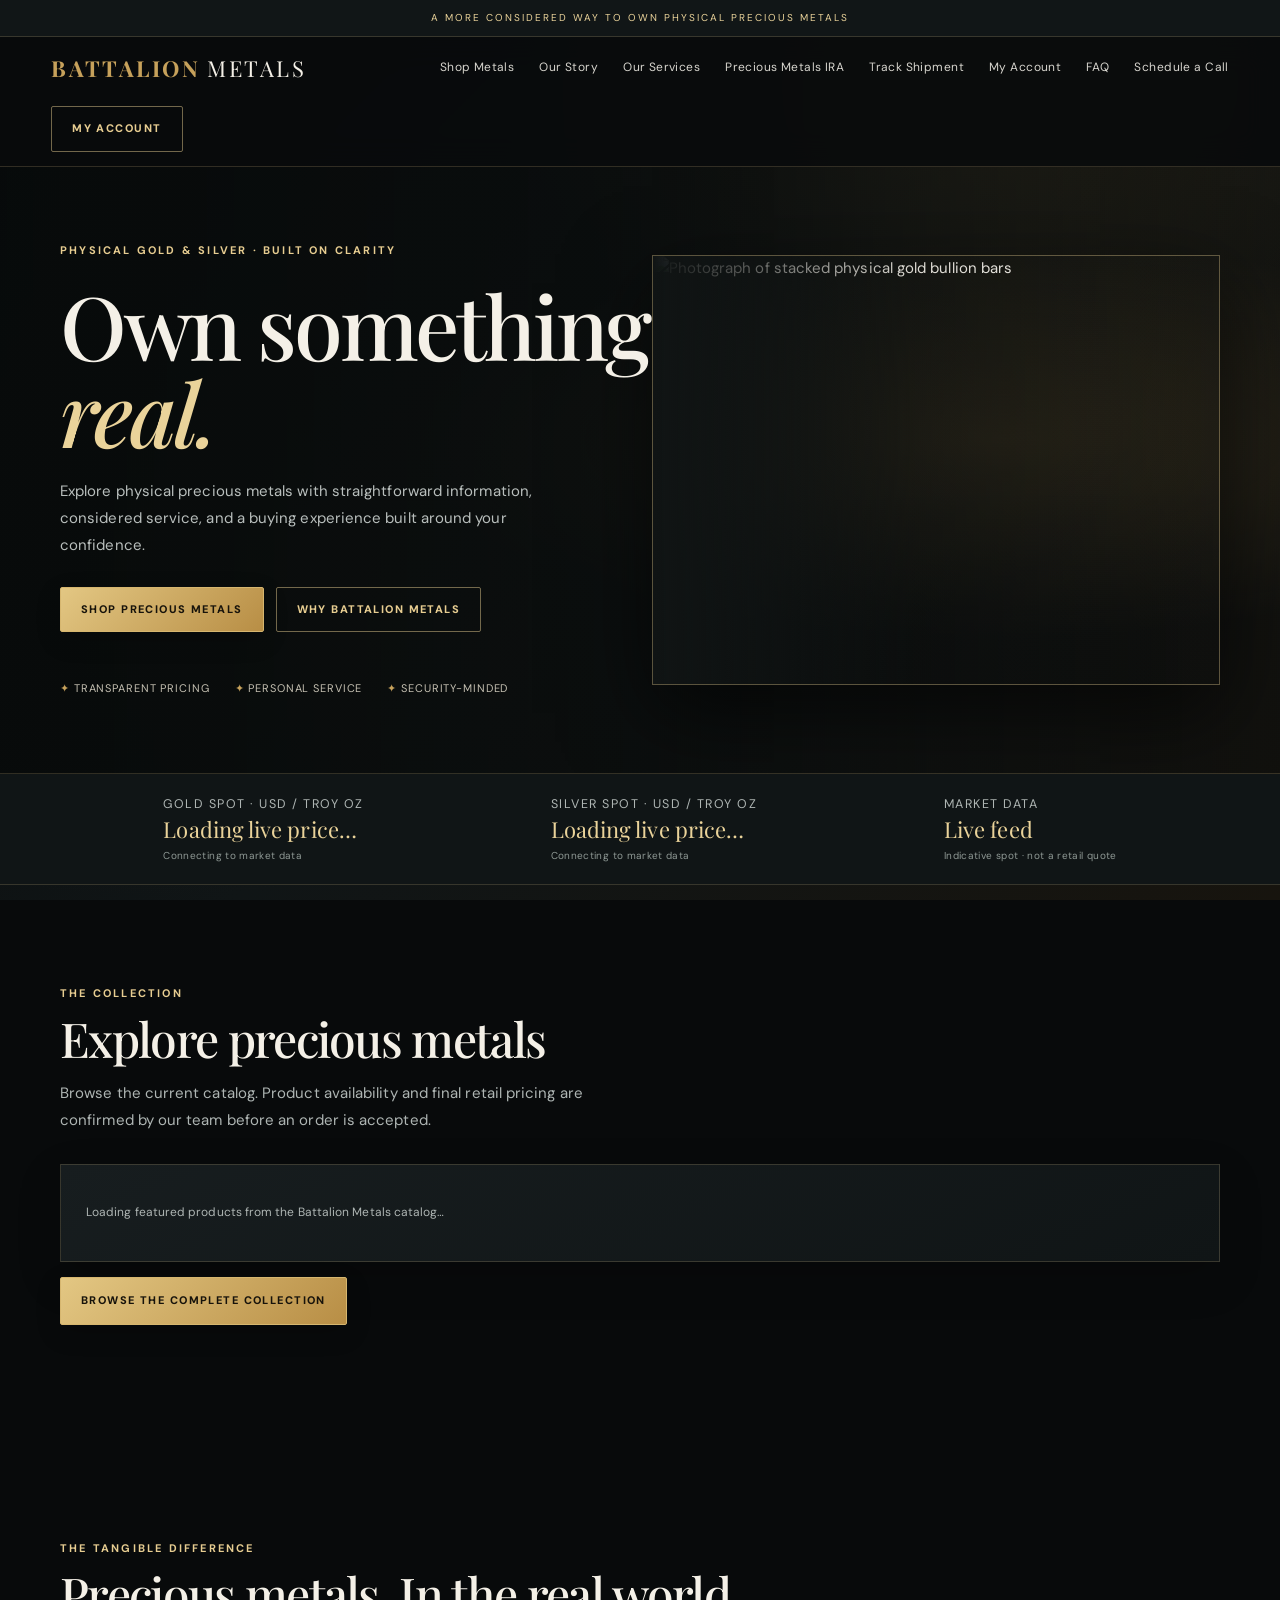
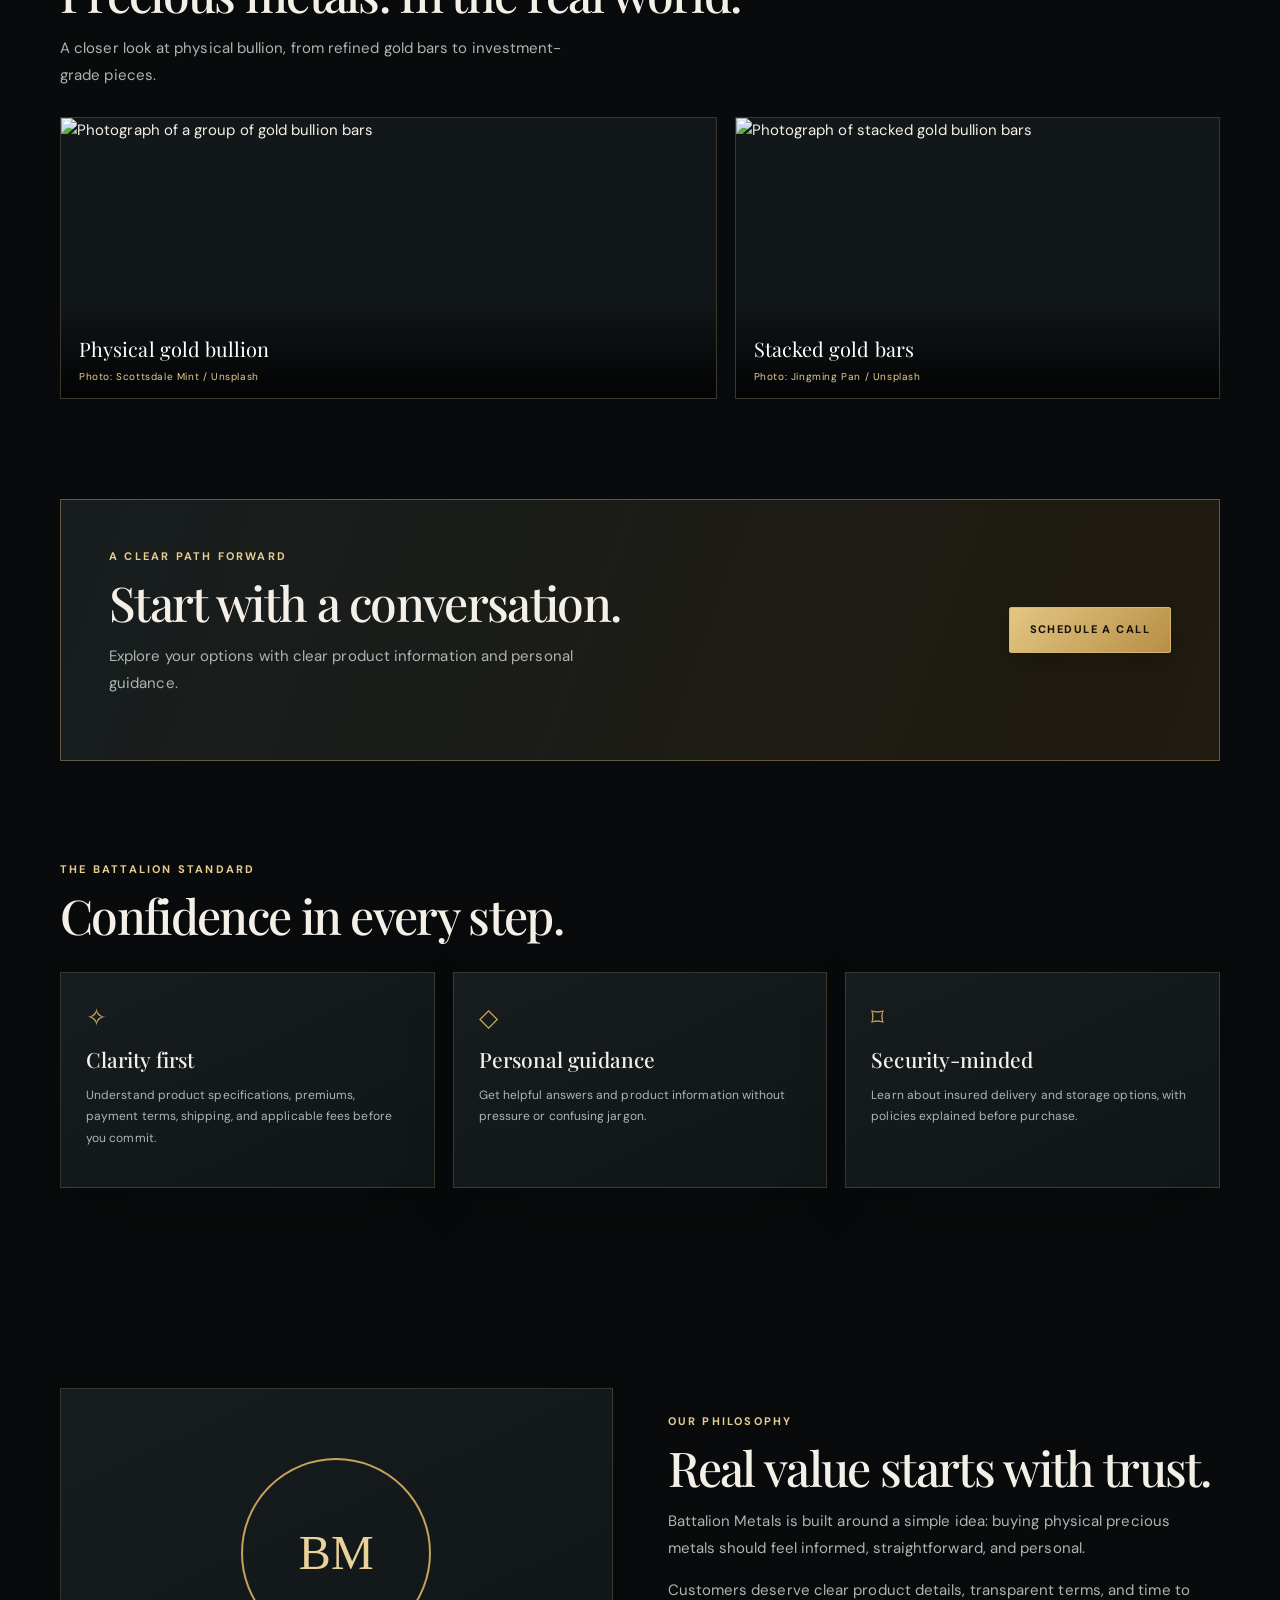
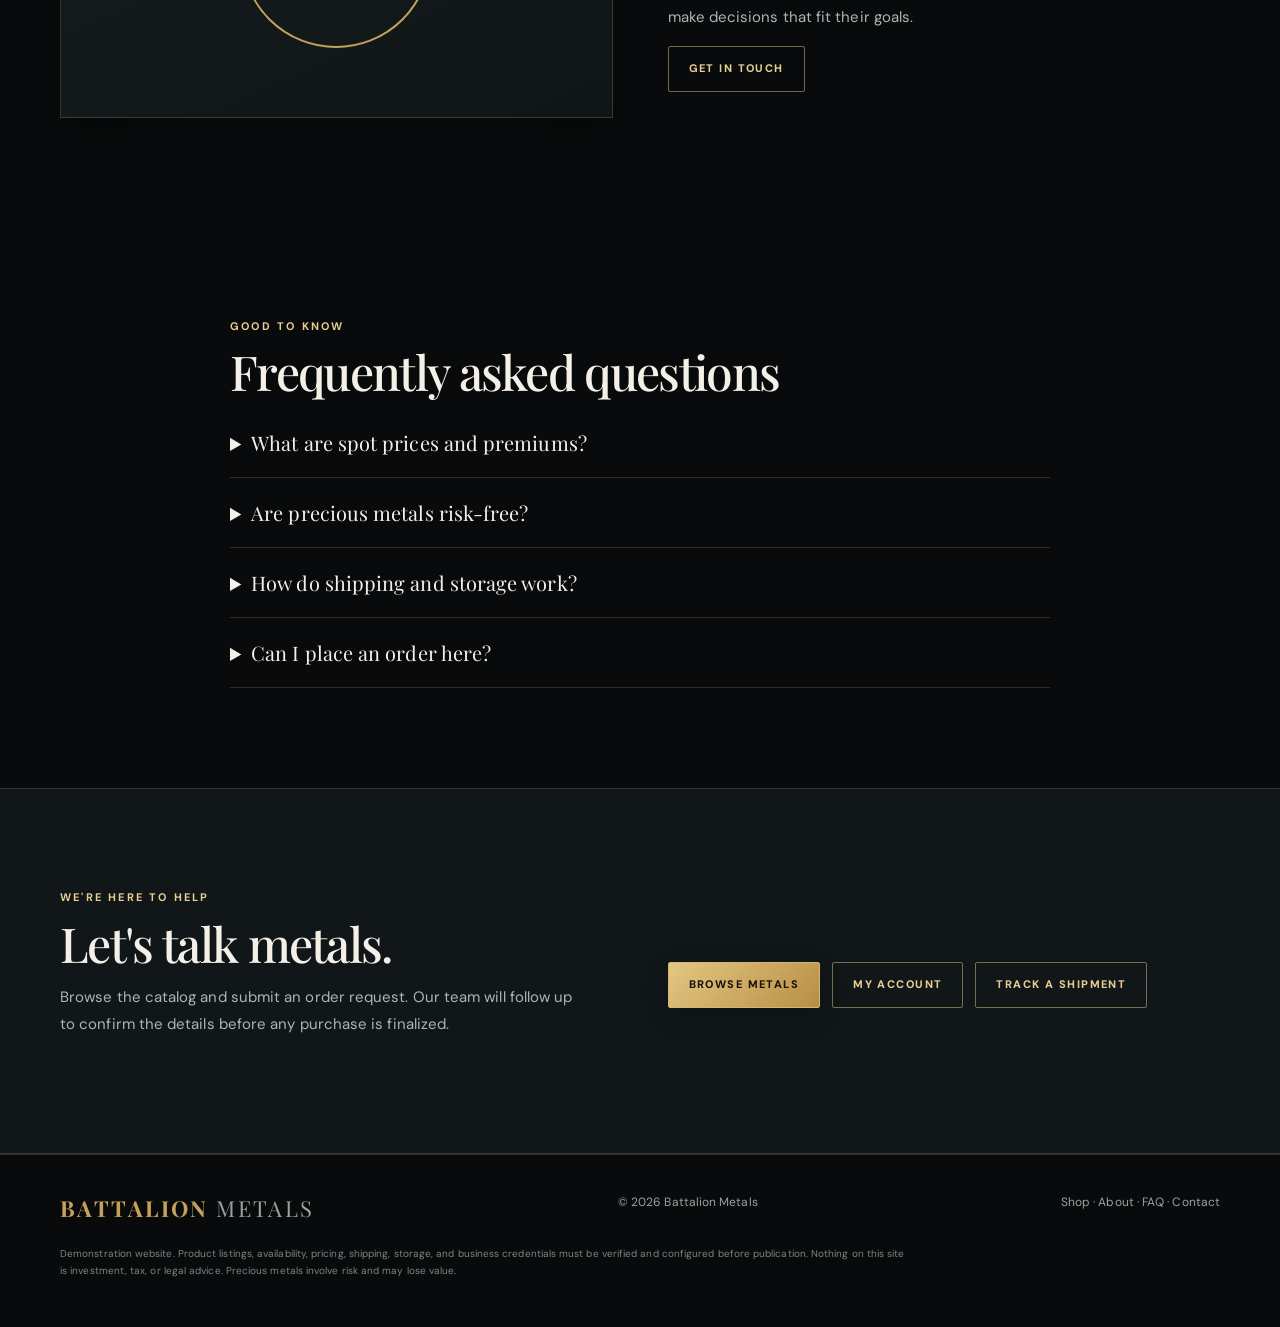
==== commit 0f94f443: "Align homepage with live catalog and order-request flow" ====
--- a/index.html
+++ b/index.html
@@ -15,56 +15,17 @@
 <main>
 <section class="hero"><div class="wrap"><div class="hero-photo"><img src="https://images.unsplash.com/photo-1610375461246-83df859d849d?auto=format&fit=crop&w=1800&q=85" alt="Photograph of stacked physical gold bullion bars" fetchpriority="high"></div><article><div class="eyebrow">Physical gold & silver · Built on clarity</div><h1>Own something<br><em>real.</em></h1><p>Explore physical precious metals with straightforward information, considered service, and a buying experience built around your confidence.</p><div class="actions"><a class="btn" href="store/">Shop precious metals</a><a class="btn ghost" href="#why">Why Battalion Metals</a></div><div class="trust"><span>Transparent pricing</span><span>Personal service</span><span>Security-minded</span></div></article></div></section>
 <div class="ticker" aria-label="Live precious metals spot prices"><div class="wrap"><div><small>Gold spot · USD / troy oz</small><b id="goldSpot" aria-live="polite">Loading live price…</b><span class="ticker-update" id="goldUpdated">Connecting to market data</span></div><div><small>Silver spot · USD / troy oz</small><b id="silverSpot" aria-live="polite">Loading live price…</b><span class="ticker-update" id="silverUpdated">Connecting to market data</span></div><div><small>Market data</small><b id="marketStatus">Live feed</b><span class="ticker-update">Indicative spot · not a retail quote</span></div></div></div>
-<section class="section" id="shop"><div class="wrap"><div class="heading"><div class="eyebrow">The collection</div><h2>Explore precious metals</h2><p class="muted">Illustrative product examples. Prices, inventory, and availability are not live offers.</p></div><div class="grid" id="homeProducts"><div class="feature" style="grid-column:1/-1;padding:25px"><p class="muted">Loading featured products from the Battalion Metals catalog…</p></div></div><p><a class="btn" href="store/">Browse the complete collection</a></p></div></div></section>
+<section class="section" id="shop"><div class="wrap"><div class="heading"><div class="eyebrow">The collection</div><h2>Explore precious metals</h2><p class="muted">Browse the current catalog. Product availability and final retail pricing are confirmed by our team before an order is accepted.</p></div><div class="grid" id="homeProducts"><div class="feature" style="grid-column:1/-1;padding:25px"><p class="muted">Loading featured products from the Battalion Metals catalog…</p></div></div><p><a class="btn" href="store/">Browse the complete collection</a></p></div></div></section>
 <section class="section photo-showcase"><div class="wrap"><div class="heading"><div class="eyebrow">The tangible difference</div><h2>Precious metals. In the real world.</h2><p class="muted">A closer look at physical bullion, from refined gold bars to investment-grade pieces.</p></div><div class="photo-grid"><figure><img src="https://images.unsplash.com/photo-1718752773283-de1f92513671?auto=format&fit=crop&w=1200&q=85" alt="Photograph of a group of gold bullion bars"><figcaption>Physical gold bullion <a href="https://unsplash.com/photos/a-pile-of-gold-bars-sitting-on-top-of-a-table--6BtUqTvWiE" target="_blank" rel="noopener">Photo: Scottsdale Mint / Unsplash</a></figcaption></figure><figure><img src="https://images.unsplash.com/photo-1610375461246-83df859d849d?auto=format&fit=crop&w=1800&q=85" alt="Photograph of stacked gold bullion bars"><figcaption>Stacked gold bars <a href="https://unsplash.com/photos/stacked-gold-bullion-bars-iYsrkq5qq0Q" target="_blank" rel="noopener">Photo: Jingming Pan / Unsplash</a></figcaption></figure></div></div></section>
 <section class="wrap"><div class="banner"><div><div class="eyebrow">A clear path forward</div><h2>Start with a conversation.</h2><p class="muted">Explore your options with clear product information and personal guidance.</p></div><a class="btn" href="services/consultation/">Schedule a Call</a></div></section>
 <section class="section" id="why"><div class="wrap"><div class="heading"><div class="eyebrow">The Battalion standard</div><h2>Confidence in every step.</h2></div><div class="features"><div class="feature"><div class="symbol">✧</div><h3>Clarity first</h3><p>Understand product specifications, premiums, payment terms, shipping, and applicable fees before you commit.</p></div><div class="feature"><div class="symbol">◇</div><h3>Personal guidance</h3><p>Get helpful answers and product information without pressure or confusing jargon.</p></div><div class="feature"><div class="symbol">⌑</div><h3>Security-minded</h3><p>Learn about insured delivery and storage options, with policies explained before purchase.</p></div></div></div></section>
-<section class="section" id="about"><div class="wrap about"><div class="seal"><span>BM</span></div><div><div class="eyebrow">Our philosophy</div><h2>Real value starts with trust.</h2><p class="muted">Battalion Metals is a concept storefront built around a simple idea: buying physical precious metals should feel informed, straightforward, and personal.</p><p class="muted">Customers deserve clear product details, transparent terms, and time to make decisions that fit their goals.</p><a class="btn ghost" href="#contact">Get in touch</a></div></div></section>
-<section class="section" id="faq"><div class="wrap faq"><div class="eyebrow">Good to know</div><h2>Frequently asked questions</h2><details><summary>What are spot prices and premiums?</summary><p>Spot price is a market reference. Retail bullion products typically include a premium for fabrication, distribution, availability, and dealer costs. Confirm the full price before ordering.</p></details><details><summary>Are precious metals risk-free?</summary><p>No. Precious metals fluctuate in value, and buying, selling, and storing them can involve costs. Consider your objectives and seek independent advice where appropriate.</p></details><details><summary>How do shipping and storage work?</summary><p>Shipping, insurance, delivery requirements, and storage options depend on the product and provider. Confirm all terms before purchase.</p></details><details><summary>Can I place an order here?</summary><p>This is a front-end demonstration. The bag is interactive, but checkout, inventory, live pricing, and payment processing are not connected.</p></details></div></section>
-<section class="section contact-section" id="contact"><div class="wrap contact"><div><div class="eyebrow">We're here to help</div><h2>Let's talk metals.</h2><p class="muted">Have a question about gold, silver, or getting started? Contact details and form delivery will be configured before launch.</p><p style="color:var(--pale)">Customer care · Contact details to be added</p></div><form id="contactForm"><input required placeholder="Your name" aria-label="Your name"><input type="email" required placeholder="Email address" aria-label="Email address"><textarea required placeholder="How can we help?" aria-label="Message"></textarea><button class="btn">Send message</button><small id="formNotice" class="muted"></small></form></div></section>
+<section class="section" id="about"><div class="wrap about"><div class="seal"><span>BM</span></div><div><div class="eyebrow">Our philosophy</div><h2>Real value starts with trust.</h2><p class="muted">Battalion Metals is built around a simple idea: buying physical precious metals should feel informed, straightforward, and personal.</p><p class="muted">Customers deserve clear product details, transparent terms, and time to make decisions that fit their goals.</p><a class="btn ghost" href="#contact">Get in touch</a></div></div></section>
+<section class="section" id="faq"><div class="wrap faq"><div class="eyebrow">Good to know</div><h2>Frequently asked questions</h2><details><summary>What are spot prices and premiums?</summary><p>Spot price is a market reference. Retail bullion products typically include a premium for fabrication, distribution, availability, and dealer costs. Confirm the full price before ordering.</p></details><details><summary>Are precious metals risk-free?</summary><p>No. Precious metals fluctuate in value, and buying, selling, and storing them can involve costs. Consider your objectives and seek independent advice where appropriate.</p></details><details><summary>How do shipping and storage work?</summary><p>Shipping, insurance, delivery requirements, and storage options depend on the product and provider. Confirm all terms before purchase.</p></details><details><summary>Can I place an order here?</summary><p>Yes. Browse the catalog, add products to your bag, and submit an order request at checkout. No payment is collected online. Our team will confirm product availability, final retail pricing, shipping, and payment instructions before accepting the order.</p></details></div></section>
+<section class="section contact-section" id="contact"><div class="wrap contact"><div><div class="eyebrow">We're here to help</div><h2>Let's talk metals.</h2><p class="muted">Browse the catalog and submit an order request. Our team will follow up to confirm the details before any purchase is finalized.</p></div><div class="actions"><a class="btn" href="store/">Browse metals</a><a class="btn ghost" href="account/">My account</a><a class="btn ghost" href="track.html">Track a shipment</a></div></div></section>
 </main>
 <footer><div class="wrap"><div class="foot"><a class="brand" href="#"><b>BATTALION</b> METALS</a><span>© <span id="year"></span> Battalion Metals</span><span><a href="#shop">Shop</a> · <a href="#about">About</a> · <a href="#faq">FAQ</a> · <a href="#contact">Contact</a></span></div><p class="disclaimer">Demonstration website. Product listings, availability, pricing, shipping, storage, and business credentials must be verified and configured before publication. Nothing on this site is investment, tax, or legal advice. Precious metals involve risk and may lose value.</p></div></footer>
-<div class="modal" id="cartModal" role="dialog" aria-modal="true" aria-label="Shopping bag"><div class="modalbox"><div style="display:flex;justify-content:space-between"><h3>Your bag</h3><button id="closeCart" class="btn ghost">Close</button></div><div id="items"></div><p class="muted">Demo only — checkout and payments are not connected.</p><button class="btn" id="quoteBtn">Request a product quote</button></div></div>
-<script>
-const bag=[],$=s=>document.querySelector(s),modal=$("#cartModal");
-function render(){ $("#count").textContent=bag.length;$("#items").innerHTML=bag.length?bag.map((x,i)=>'<div class="cartline">'+x+' <button data-remove="'+i+'">Remove</button></div>').join(""):'<p class="muted">Your bag is empty.</p>';$("#items").querySelectorAll("[data-remove]").forEach(b=>b.onclick=()=>{bag.splice(+b.dataset.remove,1);render()})}
-document.querySelectorAll("[data-add]").forEach(b=>b.onclick=()=>{bag.push(b.dataset.add);render();b.textContent="ADDED"});
-$("#openCart").onclick=()=>{render();modal.classList.add("open")};$("#closeCart").onclick=()=>modal.classList.remove("open");
-modal.onclick=e=>{if(e.target===modal)modal.classList.remove("open")};
-$("#quoteBtn").onclick=()=>{modal.classList.remove("open");$("#contact").scrollIntoView();$("#contactForm textarea").value="Please quote: "+bag.join(", ")};
-$("#contactForm").onsubmit=e=>{e.preventDefault();$("#formNotice").textContent="Demo form only — connect a form service before launch."};
-$("#year").textContent=new Date().getFullYear();
 
-// Live spot prices from Gold API. The provider refreshes its feed every 30 seconds.
-const spotApi="https://api.gold-api.com/price/";
-const money=new Intl.NumberFormat("en-US",{style:"currency",currency:"USD",minimumFractionDigits:2,maximumFractionDigits:2});
-function showSpotError(symbol){
-  const label=symbol==="XAU"?"gold":"silver";
-  $("#"+label+"Spot").textContent="Temporarily unavailable";
-  $("#"+label+"Updated").textContent="Price feed will retry automatically";
-}
-async function updateSpot(symbol){
-  try{
-    const response=await fetch(spotApi+symbol,{cache:"no-store"});
-    if(!response.ok) throw new Error("Price request failed");
-    const data=await response.json();
-    if(typeof data.price!=="number" || !Number.isFinite(data.price) || !data.updatedAt) throw new Error("Invalid price data");
-    const label=symbol==="XAU"?"gold":"silver";
-    $("#"+label+"Spot").textContent=money.format(data.price);
-    const updated=new Date(data.updatedAt);
-    $("#"+label+"Updated").textContent="Updated "+(Number.isNaN(updated.getTime())?"recently":updated.toLocaleTimeString([], {hour:"numeric",minute:"2-digit",timeZoneName:"short"}));
-    $("#marketStatus").textContent="Feed connected";
-  }catch(error){
-    showSpotError(symbol);
-    $("#marketStatus").textContent="Feed reconnecting";
-  }
-}
-async function refreshSpotPrices(){
-  await Promise.all([updateSpot("XAU"),updateSpot("XAG")]);
-}
-refreshSpotPrices();
-setInterval(refreshSpotPrices,30000);
-</script>
+<script>document.getElementById("year").textContent=new Date().getFullYear();</script>
 
 <script src="assets/supabase-config.js"></script>
 <script>
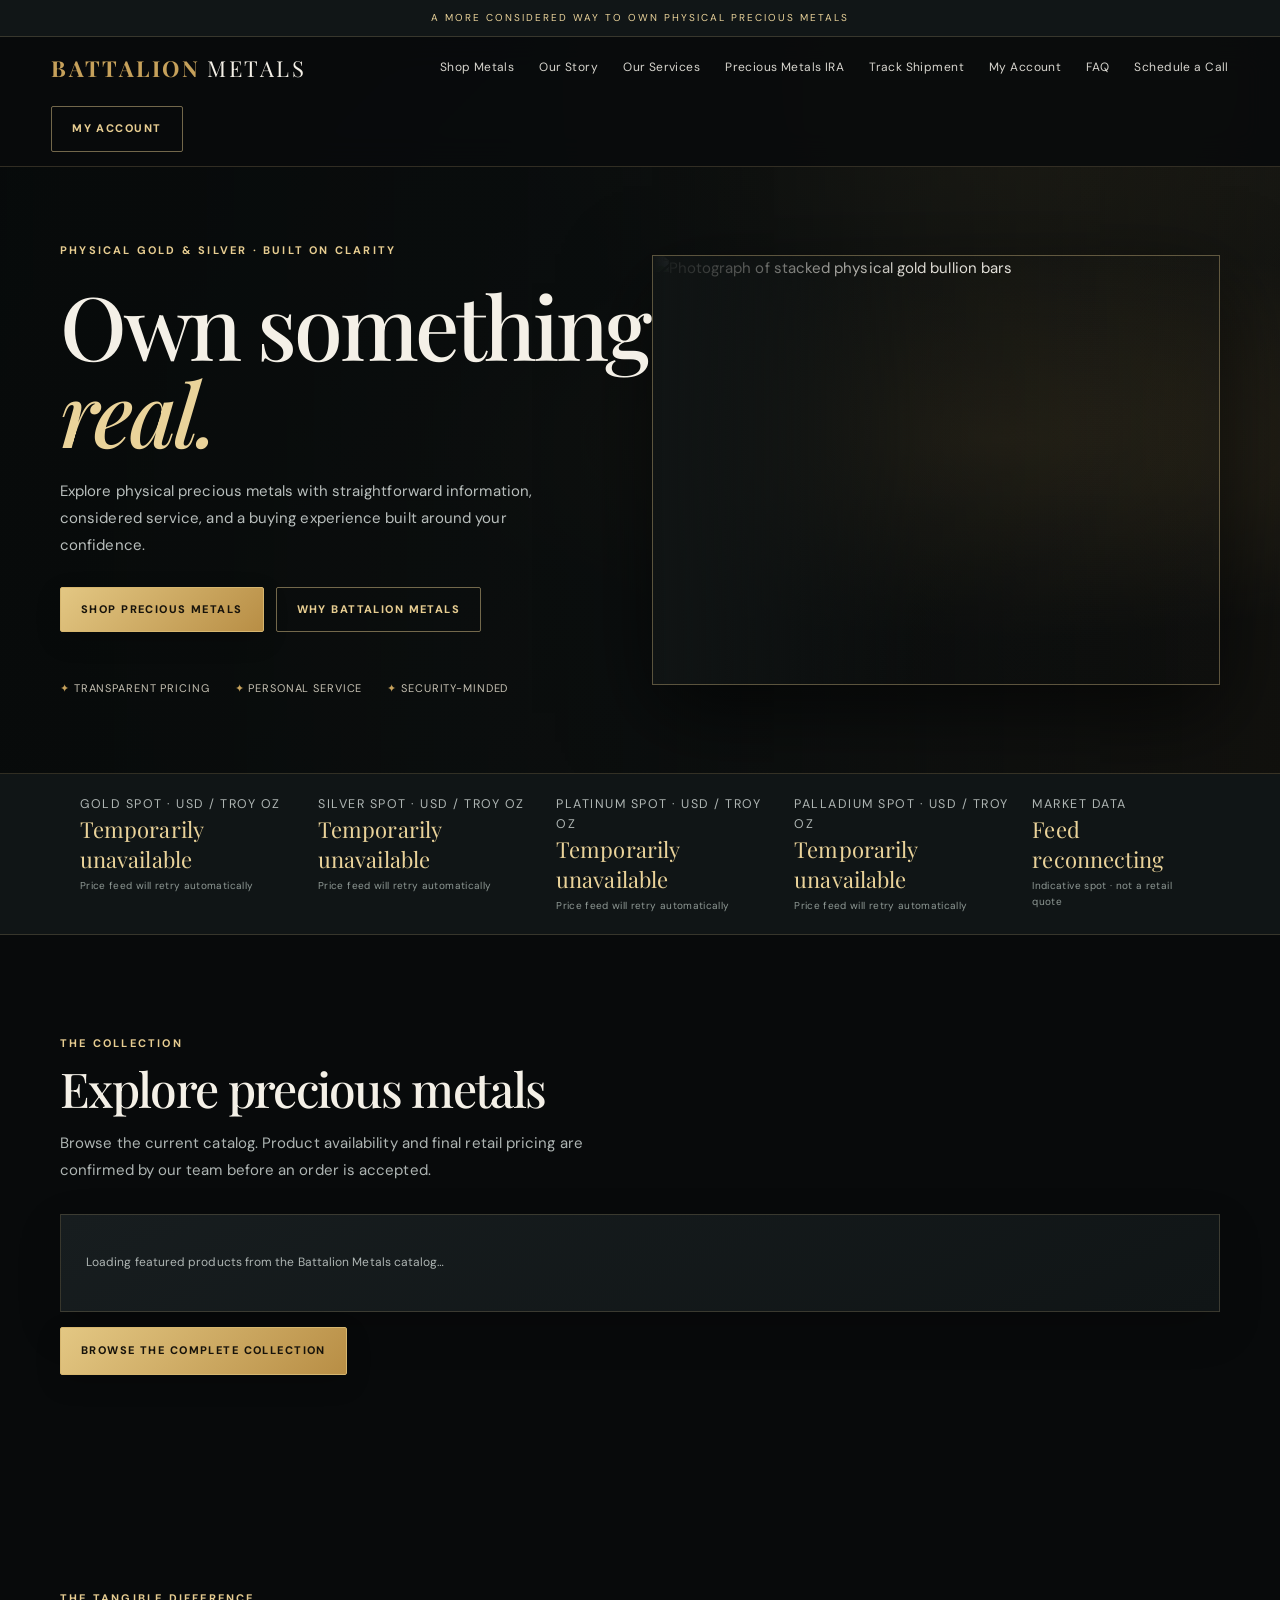
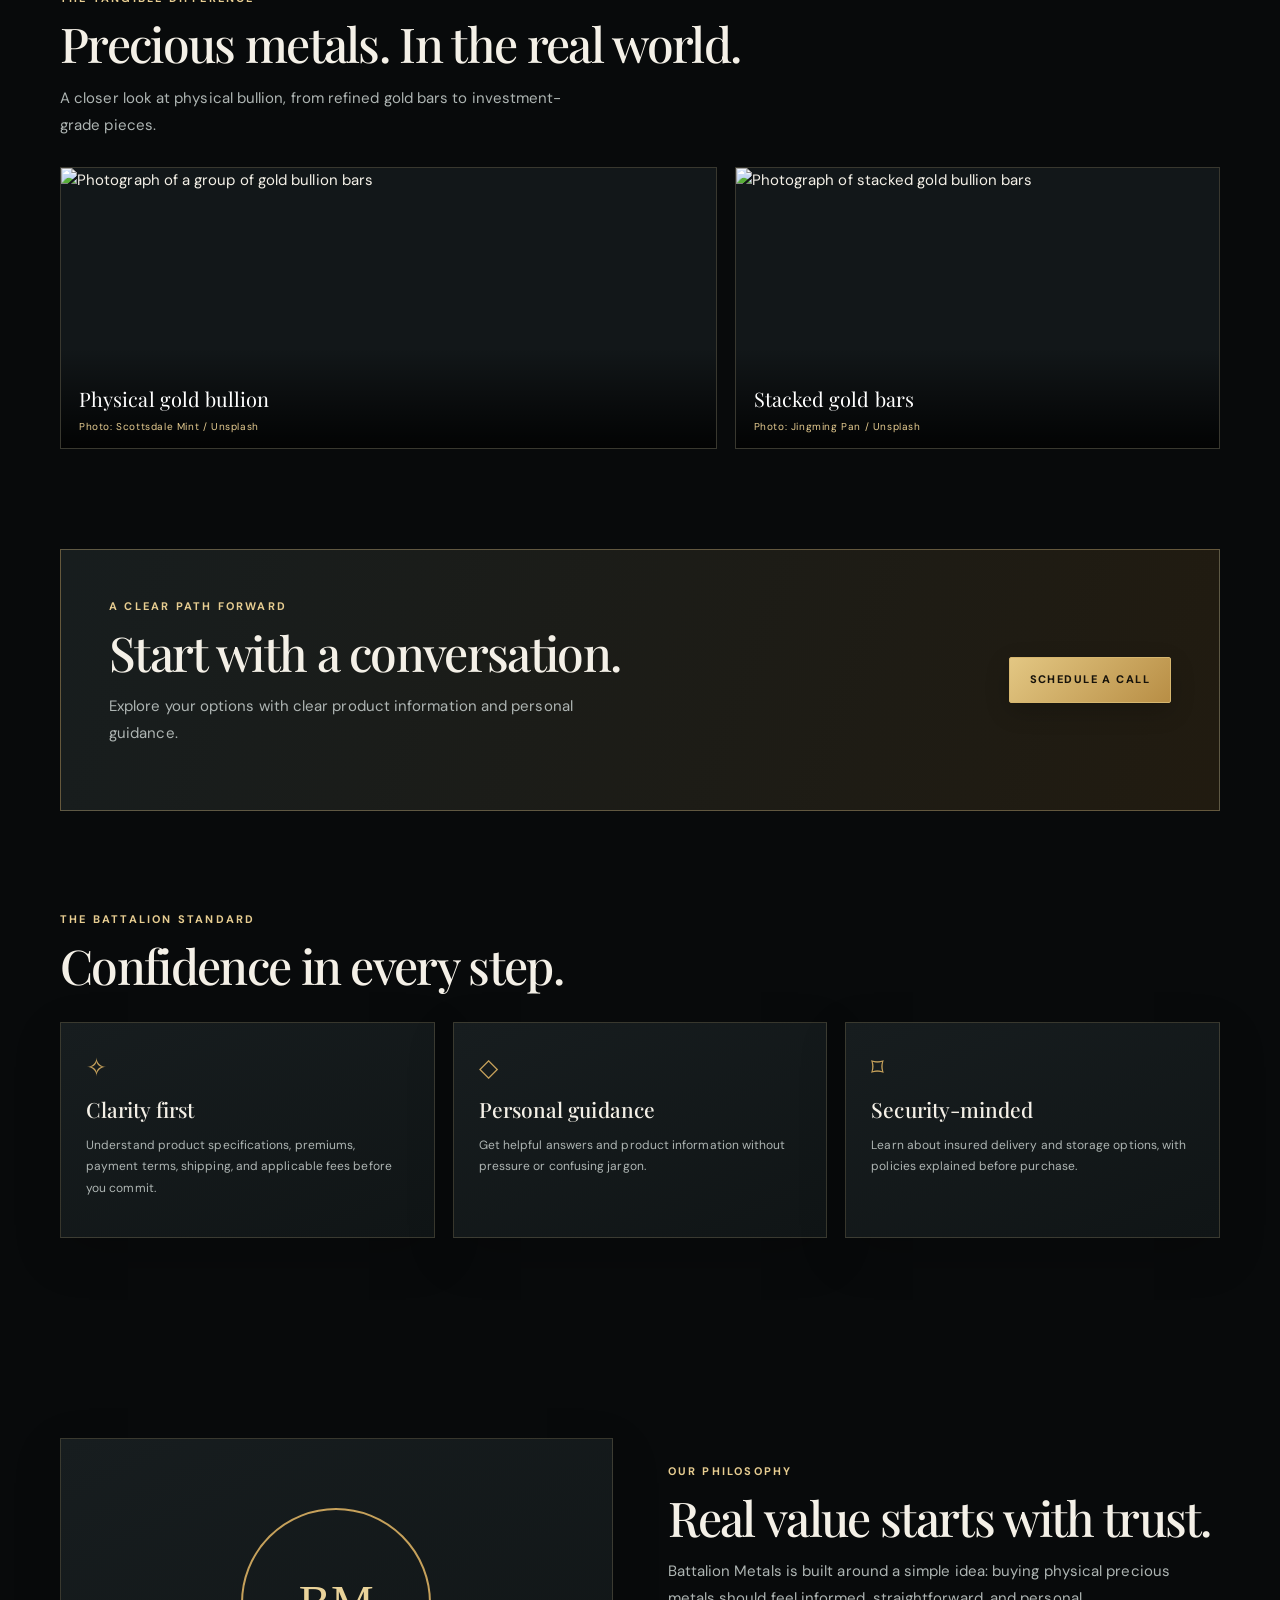
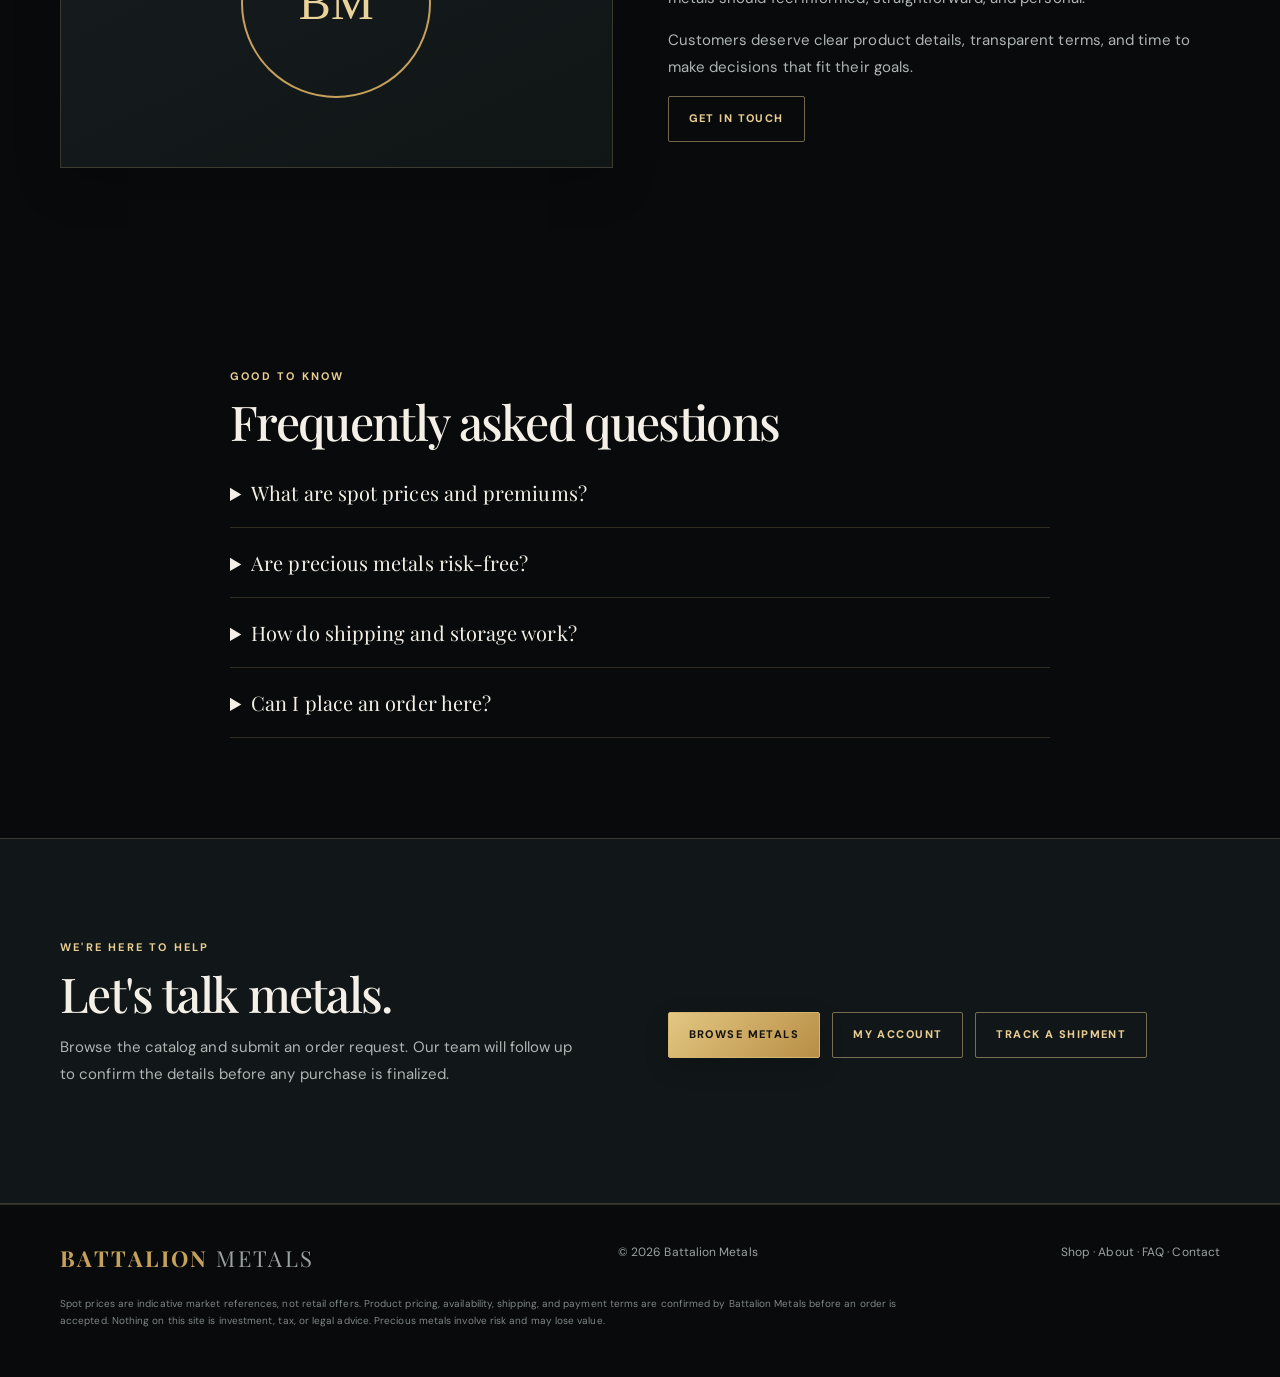
==== commit 06aef665: "Restore and expand four-metal live spot ticker" ====
--- a/index.html
+++ b/index.html
@@ -14,7 +14,7 @@
 <header class="header"><div class="wrap nav"><a class="brand" href="#"><b>BATTALION</b> METALS</a><nav><a href="store/">Shop Metals</a><a href="about/">Our Story</a><a href="services/">Our Services</a><a href="services/ira/">Precious Metals IRA</a><a href="track.html">Track Shipment</a><a href="account/">My Account</a><a href="#faq">FAQ</a><a href="services/consultation/">Schedule a Call</a></nav><a class="btn ghost" href="account/">My Account</a></div></header>
 <main>
 <section class="hero"><div class="wrap"><div class="hero-photo"><img src="https://images.unsplash.com/photo-1610375461246-83df859d849d?auto=format&fit=crop&w=1800&q=85" alt="Photograph of stacked physical gold bullion bars" fetchpriority="high"></div><article><div class="eyebrow">Physical gold & silver · Built on clarity</div><h1>Own something<br><em>real.</em></h1><p>Explore physical precious metals with straightforward information, considered service, and a buying experience built around your confidence.</p><div class="actions"><a class="btn" href="store/">Shop precious metals</a><a class="btn ghost" href="#why">Why Battalion Metals</a></div><div class="trust"><span>Transparent pricing</span><span>Personal service</span><span>Security-minded</span></div></article></div></section>
-<div class="ticker" aria-label="Live precious metals spot prices"><div class="wrap"><div><small>Gold spot · USD / troy oz</small><b id="goldSpot" aria-live="polite">Loading live price…</b><span class="ticker-update" id="goldUpdated">Connecting to market data</span></div><div><small>Silver spot · USD / troy oz</small><b id="silverSpot" aria-live="polite">Loading live price…</b><span class="ticker-update" id="silverUpdated">Connecting to market data</span></div><div><small>Market data</small><b id="marketStatus">Live feed</b><span class="ticker-update">Indicative spot · not a retail quote</span></div></div></div>
+<div class="ticker" aria-label="Live precious metals spot prices"><div class="wrap"><div><small>Gold spot · USD / troy oz</small><b id="goldSpot" aria-live="polite">Loading live price…</b><span class="ticker-update" id="goldUpdated">Connecting to market data</span></div><div><small>Silver spot · USD / troy oz</small><b id="silverSpot" aria-live="polite">Loading live price…</b><span class="ticker-update" id="silverUpdated">Connecting to market data</span></div><div><small>Platinum spot · USD / troy oz</small><b id="platinumSpot" aria-live="polite">Loading live price…</b><span class="ticker-update" id="platinumUpdated">Connecting to market data</span></div><div><small>Palladium spot · USD / troy oz</small><b id="palladiumSpot" aria-live="polite">Loading live price…</b><span class="ticker-update" id="palladiumUpdated">Connecting to market data</span></div><div><small>Market data</small><b id="marketStatus">Connecting…</b><span class="ticker-update">Indicative spot · not a retail quote</span></div></div></div>
 <section class="section" id="shop"><div class="wrap"><div class="heading"><div class="eyebrow">The collection</div><h2>Explore precious metals</h2><p class="muted">Browse the current catalog. Product availability and final retail pricing are confirmed by our team before an order is accepted.</p></div><div class="grid" id="homeProducts"><div class="feature" style="grid-column:1/-1;padding:25px"><p class="muted">Loading featured products from the Battalion Metals catalog…</p></div></div><p><a class="btn" href="store/">Browse the complete collection</a></p></div></div></section>
 <section class="section photo-showcase"><div class="wrap"><div class="heading"><div class="eyebrow">The tangible difference</div><h2>Precious metals. In the real world.</h2><p class="muted">A closer look at physical bullion, from refined gold bars to investment-grade pieces.</p></div><div class="photo-grid"><figure><img src="https://images.unsplash.com/photo-1718752773283-de1f92513671?auto=format&fit=crop&w=1200&q=85" alt="Photograph of a group of gold bullion bars"><figcaption>Physical gold bullion <a href="https://unsplash.com/photos/a-pile-of-gold-bars-sitting-on-top-of-a-table--6BtUqTvWiE" target="_blank" rel="noopener">Photo: Scottsdale Mint / Unsplash</a></figcaption></figure><figure><img src="https://images.unsplash.com/photo-1610375461246-83df859d849d?auto=format&fit=crop&w=1800&q=85" alt="Photograph of stacked gold bullion bars"><figcaption>Stacked gold bars <a href="https://unsplash.com/photos/stacked-gold-bullion-bars-iYsrkq5qq0Q" target="_blank" rel="noopener">Photo: Jingming Pan / Unsplash</a></figcaption></figure></div></div></section>
 <section class="wrap"><div class="banner"><div><div class="eyebrow">A clear path forward</div><h2>Start with a conversation.</h2><p class="muted">Explore your options with clear product information and personal guidance.</p></div><a class="btn" href="services/consultation/">Schedule a Call</a></div></section>
@@ -23,9 +23,38 @@
 <section class="section" id="faq"><div class="wrap faq"><div class="eyebrow">Good to know</div><h2>Frequently asked questions</h2><details><summary>What are spot prices and premiums?</summary><p>Spot price is a market reference. Retail bullion products typically include a premium for fabrication, distribution, availability, and dealer costs. Confirm the full price before ordering.</p></details><details><summary>Are precious metals risk-free?</summary><p>No. Precious metals fluctuate in value, and buying, selling, and storing them can involve costs. Consider your objectives and seek independent advice where appropriate.</p></details><details><summary>How do shipping and storage work?</summary><p>Shipping, insurance, delivery requirements, and storage options depend on the product and provider. Confirm all terms before purchase.</p></details><details><summary>Can I place an order here?</summary><p>Yes. Browse the catalog, add products to your bag, and submit an order request at checkout. No payment is collected online. Our team will confirm product availability, final retail pricing, shipping, and payment instructions before accepting the order.</p></details></div></section>
 <section class="section contact-section" id="contact"><div class="wrap contact"><div><div class="eyebrow">We're here to help</div><h2>Let's talk metals.</h2><p class="muted">Browse the catalog and submit an order request. Our team will follow up to confirm the details before any purchase is finalized.</p></div><div class="actions"><a class="btn" href="store/">Browse metals</a><a class="btn ghost" href="account/">My account</a><a class="btn ghost" href="track.html">Track a shipment</a></div></div></section>
 </main>
-<footer><div class="wrap"><div class="foot"><a class="brand" href="#"><b>BATTALION</b> METALS</a><span>© <span id="year"></span> Battalion Metals</span><span><a href="#shop">Shop</a> · <a href="#about">About</a> · <a href="#faq">FAQ</a> · <a href="#contact">Contact</a></span></div><p class="disclaimer">Demonstration website. Product listings, availability, pricing, shipping, storage, and business credentials must be verified and configured before publication. Nothing on this site is investment, tax, or legal advice. Precious metals involve risk and may lose value.</p></div></footer>
+<footer><div class="wrap"><div class="foot"><a class="brand" href="#"><b>BATTALION</b> METALS</a><span>© <span id="year"></span> Battalion Metals</span><span><a href="#shop">Shop</a> · <a href="#about">About</a> · <a href="#faq">FAQ</a> · <a href="#contact">Contact</a></span></div><p class="disclaimer">Spot prices are indicative market references, not retail offers. Product pricing, availability, shipping, and payment terms are confirmed by Battalion Metals before an order is accepted. Nothing on this site is investment, tax, or legal advice. Precious metals involve risk and may lose value.</p></div></footer>
 
 <script>document.getElementById("year").textContent=new Date().getFullYear();</script>
+<script>
+const spotApi="https://api.gold-api.com/price/";
+const spotMoney=new Intl.NumberFormat("en-US",{style:"currency",currency:"USD",minimumFractionDigits:2,maximumFractionDigits:2});
+const spotLabels={XAU:"gold",XAG:"silver",XPT:"platinum",XPD:"palladium"};
+function showSpotError(symbol){
+ const label=spotLabels[symbol];
+ document.getElementById(label+"Spot").textContent="Temporarily unavailable";
+ document.getElementById(label+"Updated").textContent="Price feed will retry automatically";
+}
+async function updateSpot(symbol){
+ const label=spotLabels[symbol];
+ try{
+  const response=await fetch(spotApi+symbol,{cache:"no-store"});
+  if(!response.ok)throw new Error("Price request failed");
+  const data=await response.json();
+  if(typeof data.price!=="number"||!Number.isFinite(data.price)||!data.updatedAt)throw new Error("Invalid price data");
+  const updated=new Date(data.updatedAt);
+  if(Number.isNaN(updated.getTime())||Date.now()-updated.getTime()>10*60*1000||updated.getTime()-Date.now()>60000)throw new Error("Stale price data");
+  document.getElementById(label+"Spot").textContent=spotMoney.format(data.price);
+  document.getElementById(label+"Updated").textContent="Updated "+updated.toLocaleTimeString([],{hour:"numeric",minute:"2-digit",timeZoneName:"short"});
+ }catch(error){showSpotError(symbol);throw error}
+}
+async function refreshSpotPrices(){
+ const results=await Promise.allSettled(["XAU","XAG","XPT","XPD"].map(updateSpot));
+ document.getElementById("marketStatus").textContent=results.every(x=>x.status==="fulfilled")?"Feed connected":results.some(x=>x.status==="fulfilled")?"Partial feed":"Feed reconnecting";
+}
+refreshSpotPrices();
+setInterval(refreshSpotPrices,30000);
+</script>
 
 <script src="assets/supabase-config.js"></script>
 <script>
